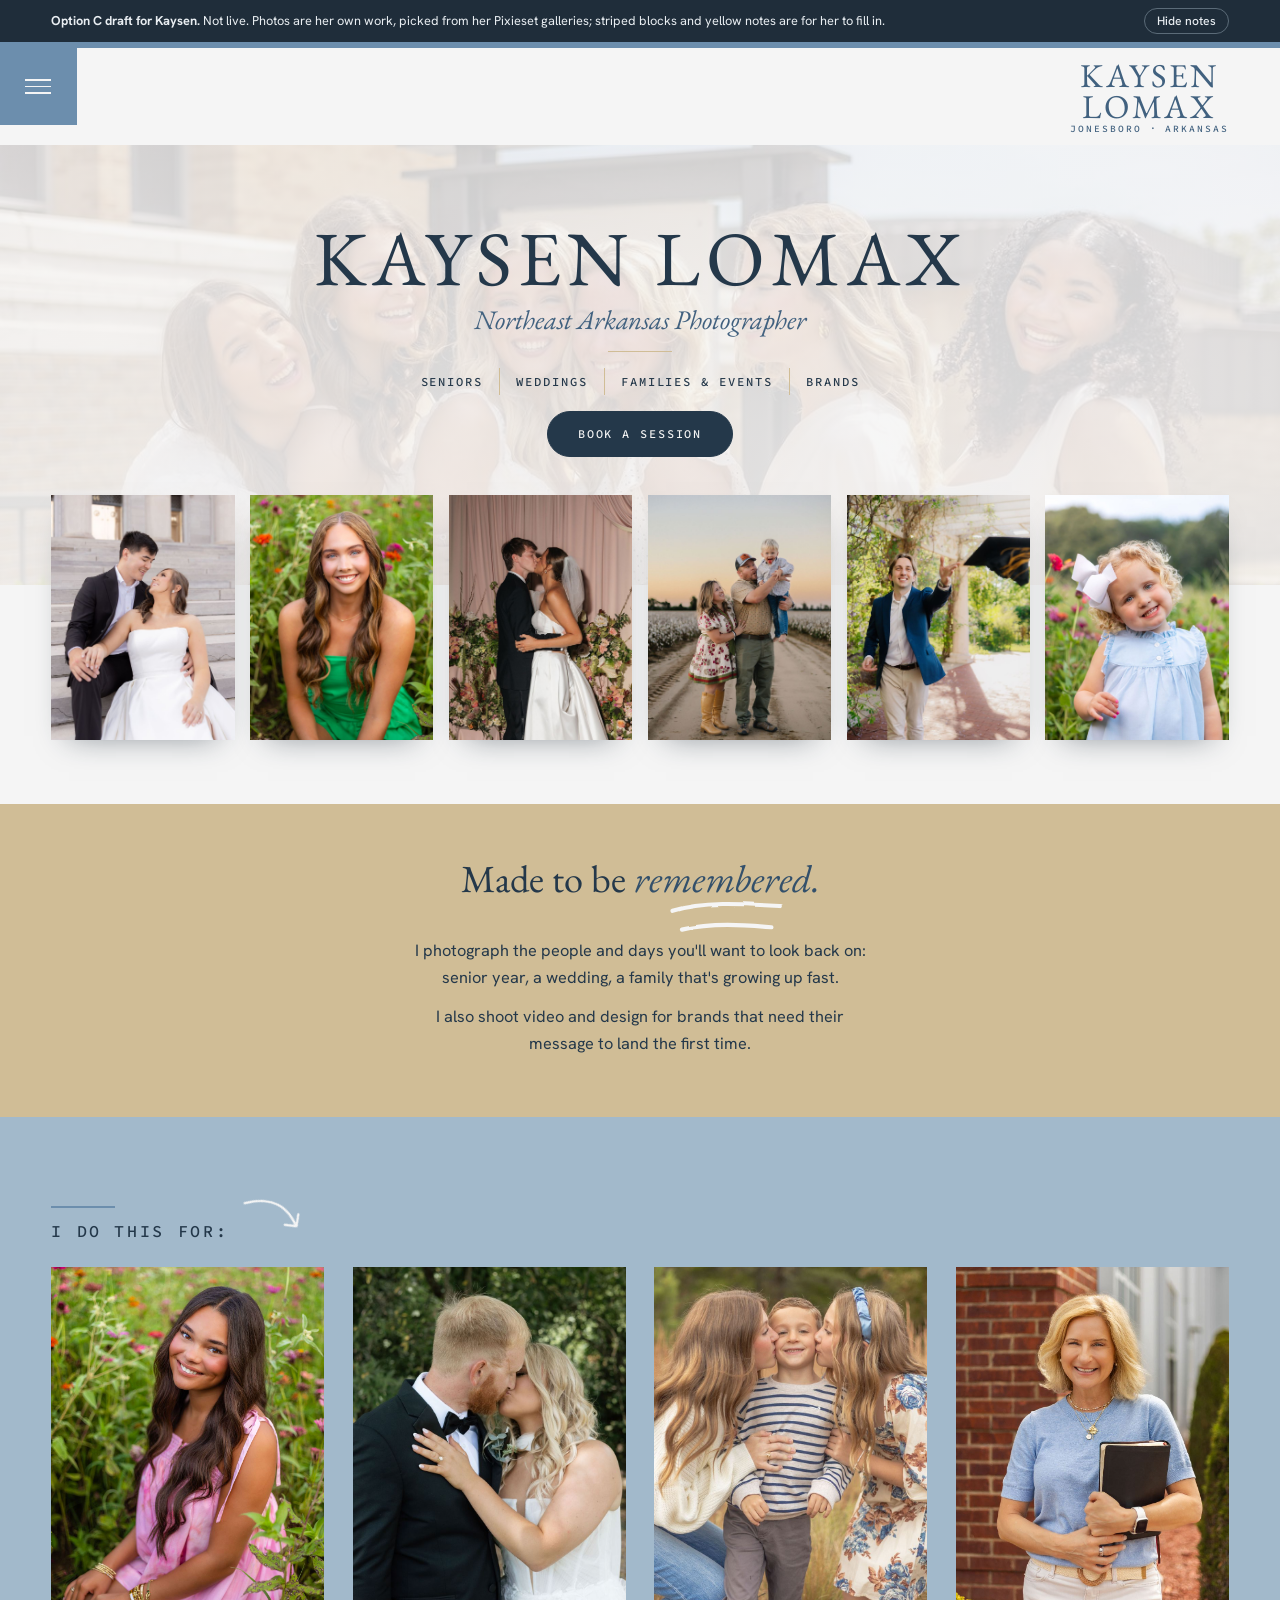
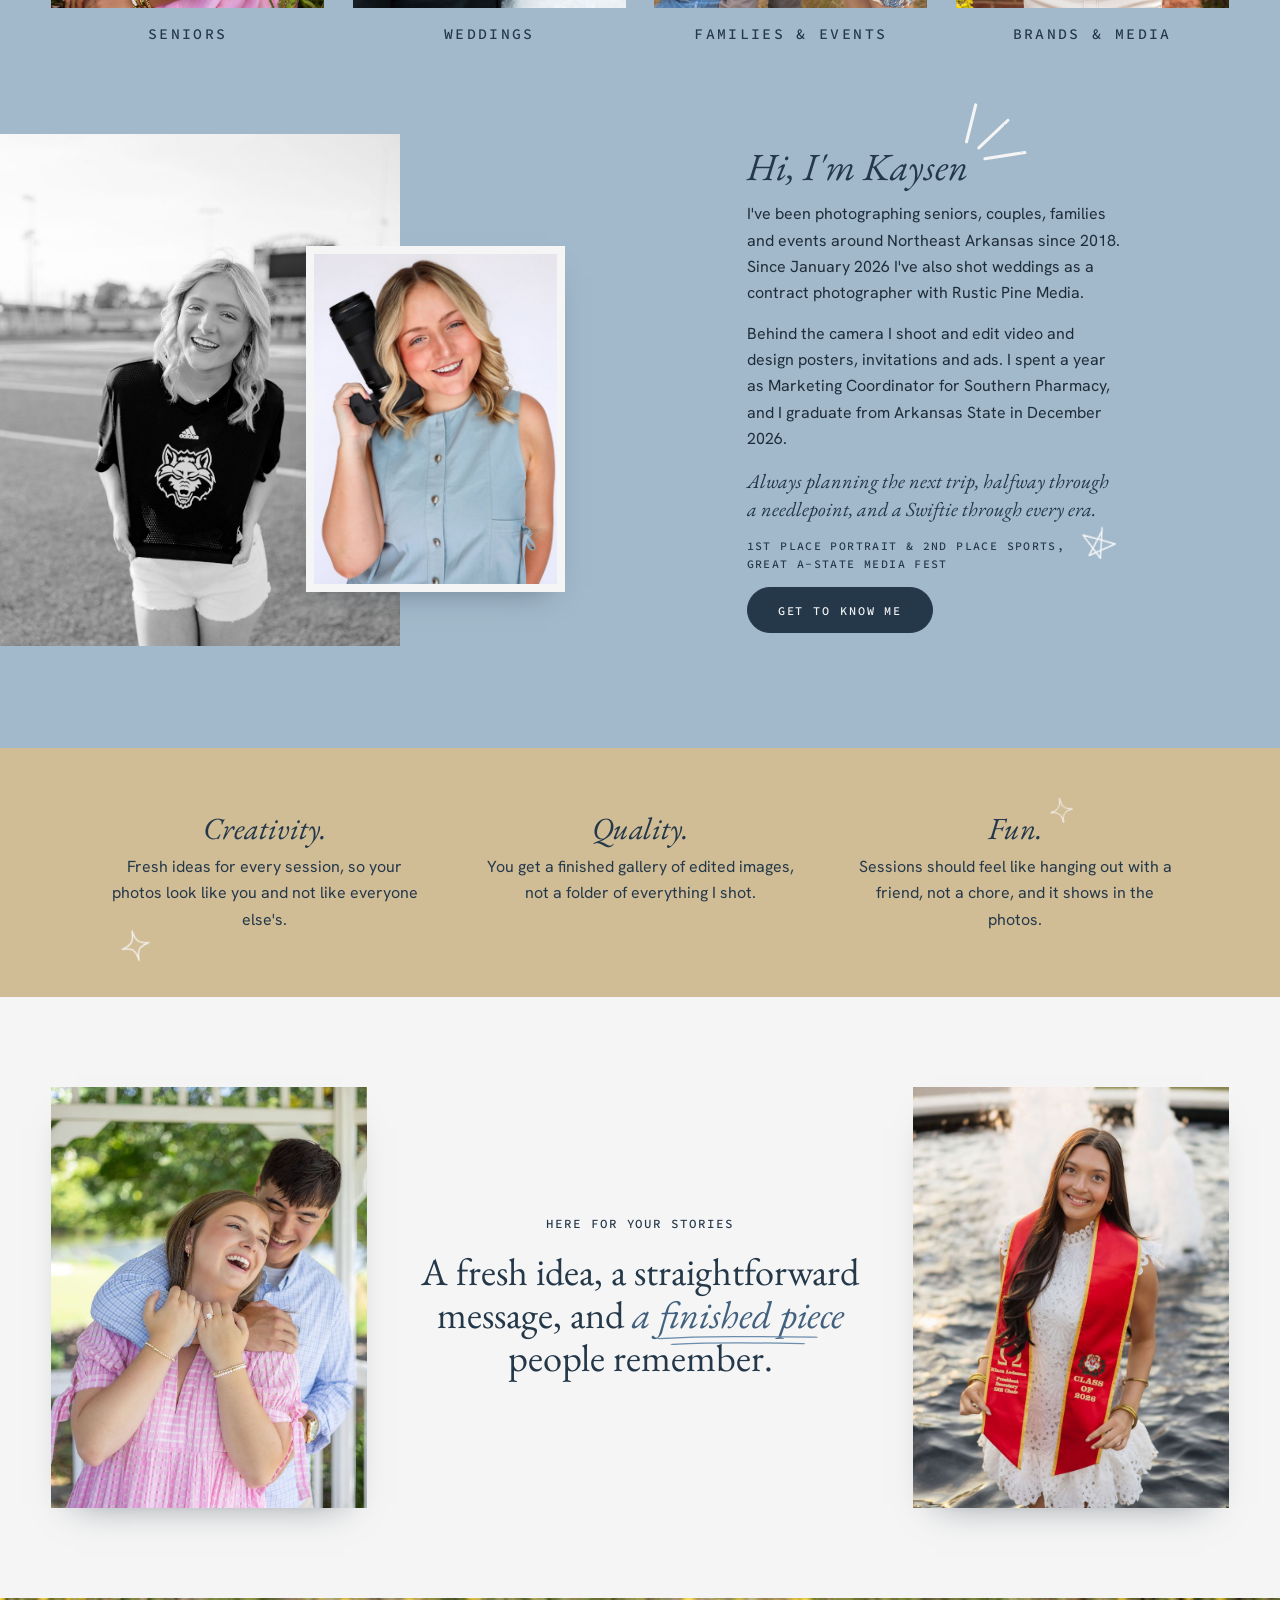
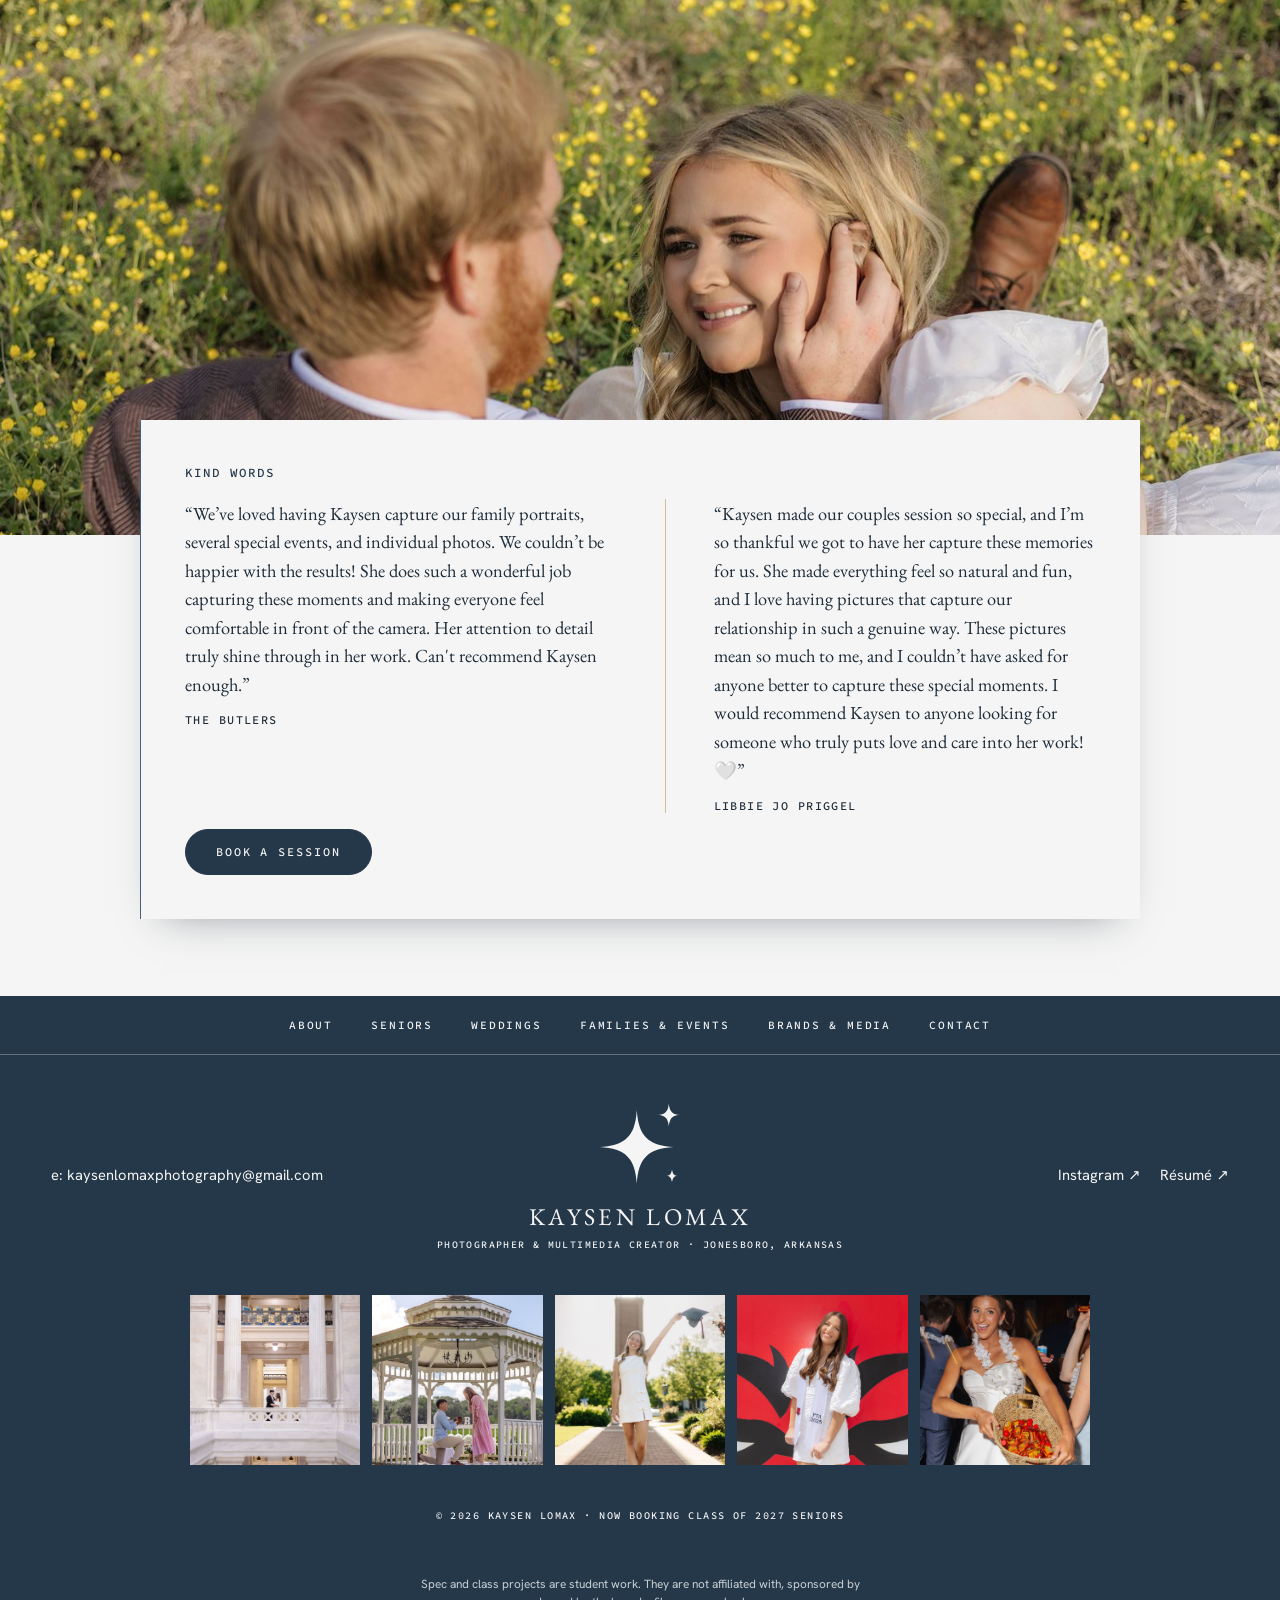
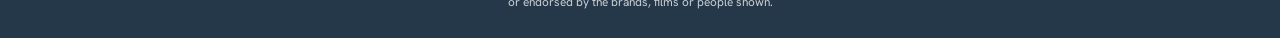
==== c/index.html @ 816ad8a5 "Option C: testimonials" ====
<!doctype html><html lang="en"><head><meta charset="utf-8"><meta name="viewport" content="width=device-width,initial-scale=1"><title>Kaysen Lomax · Northeast Arkansas Photographer</title>
<meta name="description" content="Kaysen Lomax is a Northeast Arkansas photographer based in Jonesboro: senior portraits, weddings, families and events, plus headshots, video and design for brands.">
<!-- link previews (texts, Facebook, Instagram); swap the address when the site moves to its own domain -->
<meta property="og:type" content="website">
<meta property="og:site_name" content="Kaysen Lomax Photography">
<meta property="og:title" content="Kaysen Lomax · Northeast Arkansas Photographer">
<meta property="og:description" content="Senior portraits, weddings, families and events across Northeast Arkansas, plus headshots, video and design for brands.">
<meta property="og:url" content="https://lomaxkyle.github.io/kaysen/c/">
<meta property="og:image" content="https://lomaxkyle.github.io/kaysen/c/images/og-share.jpg">
<meta property="og:image:width" content="1200">
<meta property="og:image:height" content="630">
<meta name="twitter:card" content="summary_large_image">
<link rel="icon" href="images/favicon.svg" type="image/svg+xml">
<link rel="apple-touch-icon" href="images/apple-touch-icon.png">
<link rel="preconnect" href="https://fonts.googleapis.com">
<link rel="preconnect" href="https://fonts.gstatic.com" crossorigin>
<link rel="stylesheet" href="https://fonts.googleapis.com/css2?family=EB+Garamond:ital,wght@0,400;0,500;1,400;1,500&family=Hanken+Grotesk:wght@400;500;600&family=Source+Code+Pro:wght@400;500&display=swap">
<link rel="stylesheet" href="css/site.css?v=ad26e19e">

<svg width="0" height="0" style="position:absolute" aria-hidden="true">
  <symbol id="sprig" viewBox="0 0 120 120">
    <path d="M60 116 C60 86 58 62 60 30" fill="none" stroke="currentColor" stroke-width="3" stroke-linecap="round"/>
    <path d="M60 30 C50 18 52 8 60 2 C68 8 70 18 60 30Z"/>
    <path d="M59 50 C44 46 30 34 26 18 C42 20 54 32 59 50Z"/>
    <path d="M61 50 C76 46 90 34 94 18 C78 20 66 32 61 50Z"/>
    <path d="M59 74 C40 74 22 64 12 46 C32 46 50 56 59 74Z"/>
    <path d="M61 74 C80 74 98 64 108 46 C88 46 70 56 61 74Z"/>
    <circle cx="38" cy="8" r="4"/><circle cx="82" cy="8" r="4"/><circle cx="60" cy="-4" r="0"/>
  </symbol>
  <filter id="pen" x="-10%" y="-10%" width="120%" height="120%"><feTurbulence type="fractalNoise" baseFrequency=".045" numOctaves="2" seed="7" result="n"/><feDisplacementMap in="SourceGraphic" in2="n" scale="2.4" xChannelSelector="R" yChannelSelector="G"/></filter>
  <symbol id="spark" viewBox="0 0 120 120"><path d="M56 14 C58 46 70 58 102 60 C70 62 58 74 56 106 C54 74 42 62 10 60 C42 58 54 46 56 14Z"/><path d="M96 6 C97 16 101 20 110 20 C101 20 97 24 96 34 C95 24 91 20 82 20 C91 20 95 16 96 6Z"/><path d="M100 88 C101 94 103 96 108 96 C103 96 101 98 100 104 C99 98 97 96 92 96 C97 96 99 94 100 88Z"/></symbol>
  <symbol id="aster" viewBox="0 0 120 120"><g fill="none" stroke="currentColor" stroke-width="3.5" stroke-linecap="round" stroke-linejoin="round" filter="url(#pen)"><path d="M33 39 L89 83"/><path d="M87 35 L35 85"/><path d="M61 25 L60 93"/><path d="M27 62 L93 58"/></g></symbol>
  <symbol id="scrib" viewBox="0 0 120 120"><g fill="none" stroke="currentColor" stroke-width="3.5" stroke-linecap="round" stroke-linejoin="round" filter="url(#pen)"><path d="M42 48 C28 68 46 94 72 88 C98 80 94 42 66 34 C38 26 18 58 36 80 C50 98 88 94 92 64"/></g></symbol>
  <symbol id="swirl" viewBox="0 0 120 120"><g fill="none" stroke="currentColor" stroke-width="3.5" stroke-linecap="round" stroke-linejoin="round" filter="url(#pen)"><path d="M62 58 C68 54 72 62 66 68 C58 76 44 70 44 58 C44 42 62 32 78 40 C98 50 96 78 76 90 C56 102 28 90 24 66"/></g></symbol>
  <symbol id="osprk" viewBox="0 0 120 120"><g fill="none" stroke="currentColor" stroke-width="3.5" stroke-linecap="round" stroke-linejoin="round" filter="url(#pen)"><path d="M58 16 C61 44 68 54 98 58 C68 63 61 72 60 102 C57 72 50 63 20 61 C50 55 56 44 58 16"/></g></symbol>
  <symbol id="ding" viewBox="0 0 120 120"><g fill="none" stroke="currentColor" stroke-width="4" stroke-linecap="round" stroke-linejoin="round" filter="url(#pen)"><path d="M28 70 L40 22"/><path d="M44 78 L82 42"/><path d="M52 92 L104 84"/></g></symbol>
  <symbol id="loops" viewBox="0 0 120 120"><g fill="none" stroke="currentColor" stroke-width="3.5" stroke-linecap="round" stroke-linejoin="round" filter="url(#pen)"><path d="M10 70 C28 32 42 34 40 58 C38 82 22 78 30 60 C38 42 56 38 64 56 C72 74 58 86 54 70 C50 56 66 40 84 48 C100 56 102 70 110 62"/></g></symbol>
  <symbol id="ostar" viewBox="0 0 120 120"><g fill="none" stroke="currentColor" stroke-width="3.5" stroke-linecap="round" stroke-linejoin="round" filter="url(#pen)"><path d="M60 20 L74 92 L20 48 L100 50 L46 92 L62 26"/></g></symbol>
  <symbol id="arrow" viewBox="0 0 120 120"><g fill="none" stroke="currentColor" stroke-width="3.5" stroke-linecap="round" stroke-linejoin="round" filter="url(#pen)"><path d="M18 86 C36 44 66 36 96 44"/><path d="M84 30 L97 44 L84 57"/></g></symbol>
  <symbol id="under" viewBox="0 44 120 30"><g fill="none" stroke="currentColor" stroke-width="3.5" stroke-linecap="round" stroke-linejoin="round" filter="url(#pen)"><path d="M14 54 C40 46 72 48 106 50"/><path d="M22 70 C48 64 74 66 98 68"/></g></symbol>
  <symbol id="squig" viewBox="0 46 120 36"><g fill="none" stroke="currentColor" stroke-width="3.5" stroke-linecap="round" stroke-linejoin="round" filter="url(#pen)"><path d="M12 64 C22 46 32 46 40 64 C48 82 56 82 64 64 C72 46 80 46 88 64 C96 82 102 82 108 66"/></g></symbol>
  <symbol id="oheart" viewBox="0 0 120 120"><g fill="none" stroke="currentColor" stroke-width="3.5" stroke-linecap="round" stroke-linejoin="round" filter="url(#pen)"><path d="M62 94 C38 74 22 60 26 44 C30 30 46 28 56 40 C60 46 60 46 64 40 C74 28 90 30 94 44 C98 60 82 74 60 90 C58 92 64 98 68 94"/></g></symbol>
</svg>

<div class="draftbar"><div class="in">
  <span><b>Option C draft for Kaysen.</b> Not live. Photos are her own work, picked from her Pixieset galleries; striped blocks and yellow notes are for her to fill in.</span>
  <button id="toggle-notes" type="button" aria-pressed="false">Hide notes</button>
</div></div>

<header class="head">
  <button class="menu-btn" id="menu-btn" type="button" aria-expanded="false" aria-controls="menu" aria-label="Open menu"><span></span><span></span><span></span></button>
  <a class="brand" href="#home" aria-label="Kaysen Lomax, home"><span class="w">Kaysen<br>Lomax</span><span class="est">Jonesboro · Arkansas</span></a>
</header>

<nav class="menu" id="menu" aria-label="Main" aria-hidden="true">
  <div class="big">
    <a href="#home" data-nav="home">Home</a>
    <div class="group" id="menu-group">
      <button class="group-btn" id="group-btn" type="button" aria-expanded="false" aria-controls="group-list" data-nav-group="seniors weddings families brands">Portfolio<span class="chev" aria-hidden="true"></span></button>
      <div class="group-list" id="group-list">
        <div>
          <a href="#seniors" data-nav="seniors">Seniors</a>
          <a href="#weddings" data-nav="weddings">Weddings</a>
          <a href="#families" data-nav="families">Families &amp; Events</a>
          <a href="#brands" data-nav="brands">Brands &amp; Media</a>
        </div>
      </div>
    </div>
    <a href="#about" data-nav="about">About</a>
    <a href="#contact" data-nav="contact">Contact</a>
  </div>
  <div class="meta"><span>Photographer &amp; multimedia creator · Jonesboro, Arkansas</span><span>kaysenlomaxphotography@gmail.com</span></div>
</nav>

<main id="main">

<!-- ==================== HOME ==================== -->
<section class="page" data-page="home">
  <div class="hero">
    <div class="hero-card">
      <h1><span class="nm">Kaysen Lomax</span><span class="role">Northeast Arkansas Photographer</span></h1>
      <span class="rule" aria-hidden="true"></span>
      <div class="tags"><a href="#seniors">Seniors</a><a href="#weddings">Weddings</a><a href="#families">Families &amp; Events</a><a href="#brands">Brands</a></div>
      <a class="btn" href="#contact">Book a session</a>
    </div>
    <div class="hero-row">
      <img src="images/p-couple-capitol-steps.jpg" alt="Couple seated on the marble steps of the State Capitol, nose to nose">
      <img src="images/p-senior-green-dress.jpg" alt="Senior girl in a green dress smiling among wildflowers">
      <img src="images/p-wedding-reception-kiss.jpg" alt="Bride and groom kissing in front of blush drapes and flowers">
      <img src="images/p-family-cotton-row.jpg" alt="Family of three walking down a cotton-field road at sunset">
      <img src="images/p-senior-cap-toss.jpg" alt="Graduate in a navy blazer tossing his cap under a pergola">
      <img src="images/p-toddler-blue-bow.jpg" alt="Toddler in a blue dress and white bow smiling among wildflowers">
    </div>
  </div>

  <section class="lede">
    <h2>Made to be <em class="mk">remembered.<svg class="stamp mk-under" viewBox="0 0 120 30" aria-hidden="true"><use href="#under"/></svg></em></h2>
    <p>I photograph the people and days you'll want to look back on: senior year, a wedding, a family that's growing up fast.</p>
    <p>I also shoot video and design for brands that need their message to land the first time.</p>
  </section>

  <section class="doors-wrap">
    <p class="label rule mk">I do this for:<svg class="stamp mk-arrow" aria-hidden="true"><use href="#arrow"/></svg></p>
    <div class="doors">
      <a href="#seniors"><span class="img"><img src="images/p-senior-pink-dress.jpg" alt=""></span><span class="tagbtn">Seniors</span></a>
      <a href="#weddings"><span class="img"><img src="images/p-wedding-kiss-greenery.jpg" alt=""></span><span class="tagbtn">Weddings</span></a>
      <a href="#families"><span class="img"><img src="images/p-siblings-kiss.jpg" alt=""></span><span class="tagbtn">Families &amp; Events</span></a>
      <a href="#brands"><span class="img"><img src="images/p-brand-kass.jpg" alt="" style="object-position:center 20%"></span><span class="tagbtn">Brands &amp; Media</span></a>
    </div>
  </section>

  <section class="hi">
    <div class="hi-photos">
      <img class="back" src="images/headshot-field.jpg" alt="Kaysen on the A-State football field">
      <img class="front" src="images/headshot-camera.jpg" alt="Kaysen smiling with her camera on her shoulder">
    </div>
    <div class="hi-text">
      <h2 class="mk">Hi, I'm Kaysen<svg class="stamp mk-after" aria-hidden="true"><use href="#ding"/></svg></h2>
      <p>I've been photographing seniors, couples, families and events around Northeast Arkansas since 2018. Since January 2026 I've also shot weddings as a contract photographer with Rustic Pine Media.</p>
      <p>Behind the camera I shoot and edit video and design posters, invitations and ads. I spent a year as Marketing Coordinator for Southern Pharmacy, and I graduate from Arkansas State in December 2026.</p>
      <p class="me">Always planning the next trip, halfway through a needlepoint, and a Swiftie through every era.</p>
      <p class="cred mk">1st Place Portrait &amp; 2nd Place Sports, Great A-State Media Fest<svg class="stamp mk-star" aria-hidden="true"><use href="#ostar"/></svg></p>
      <div class="btns"><a class="btn" href="#about">Get to know me</a></div>
    </div>
  </section>

  <section class="values">
    <div class="v1"><h3>Creativity.</h3><p>Fresh ideas for every session, so your photos look like you and not like everyone else's.</p><svg class="stamp v-spark" aria-hidden="true"><use href="#osprk"/></svg></div>
    <div><h3>Quality.</h3><p>You get a finished gallery of edited images, not a folder of everything I shot.</p></div>
    <div><h3 class="mk">Fun.<svg class="stamp mk-after" aria-hidden="true"><use href="#osprk"/></svg></h3><p>Sessions should feel like hanging out with a friend, not a chore, and it shows in the photos.</p></div>
  </section>

  <section class="pull">
    <img class="pa" src="images/p-couple-gazebo-laugh.jpg" alt="Newly engaged couple laughing, his arms around her shoulders">
    <div class="pull-text">
      <p class="label">Here for your stories</p>
      <h2>A fresh idea, a straightforward message, and <span class="mkw"><em>a finished piece</em><svg class="stamp mk-under" viewBox="0 0 120 30" preserveAspectRatio="none" aria-hidden="true"><use href="#under"/></svg></span> people remember.</h2>
    </div>
    <img class="pb" src="images/p-senior-grad-fountain.jpg" alt="Graduate in a white dress and red stole in front of a fountain">
  </section>

  <section class="review">
    <div class="review-bg"><img src="images/p-couple-wildflowers-wide.jpg" alt=""></div>
    <div class="card">
      <p class="label">Kind words</p>
      <div class="quotes">
        <figure><blockquote>“We’ve loved having Kaysen capture our family portraits, several special events, and individual photos. We couldn’t be happier with the results! She does such a wonderful job capturing these moments and making everyone feel comfortable in front of the camera. Her attention to detail truly shine through in her work. Can't recommend Kaysen enough.”</blockquote><figcaption class="who-said">The Butlers</figcaption></figure>
        <figure><blockquote>“Kaysen made our couples session so special, and I’m so thankful we got to have her capture these memories for us. She made everything feel so natural and fun, and I love having pictures that capture our relationship in such a genuine way. These pictures mean so much to me, and I couldn’t have asked for anyone better to capture these special moments. I would recommend Kaysen to anyone looking for someone who truly puts love and care into her work! 🤍”</blockquote><figcaption class="who-said">Libbie Jo Priggel</figcaption></figure>
      </div>
      <div class="btns"><a class="btn" href="#contact">Book a session</a></div>
    </div>
  </section>
</section>

<!-- ==================== SENIORS ==================== -->
<section class="page aud" data-page="seniors">
  <div class="aud-head">
    <div>
      <p class="label rule">Senior portraits · Jonesboro</p>
      <h1 class="mk">Seniors<svg class="stamp mk-after" aria-hidden="true"><use href="#aster"/></svg></h1>
      <p class="lead">Your senior year gets one set of photos, and they should look like you. We'll pick spots around Jonesboro or wherever feels like yours, and bring the letter jacket, the truck, or the dog.</p>
      <div class="btns"><a class="btn" href="#contact">Inquire</a><span class="label">Now booking Class of 2027</span></div>
    </div>
    <div class="prints">
      <img src="images/p-senior-pink-dress.jpg" alt="Senior girl in a pink dress seated among wildflowers">
      <img src="images/p-senior-campus-walk.jpg" alt="Graduate in a red dress and stole on a tree-lined campus walk">
      <img src="images/p-senior-fence-laugh.jpg" alt="Senior guy laughing on a wooden fence">
      <img src="images/p-senior-grad-fountain.jpg" alt="Graduate with a red stole in front of a fountain">
      <img src="images/p-senior-pta-cheer.jpg" alt="Graduate cheering with one arm up beside the Nursing and Health Professions sign">
      <img src="images/p-senior-am-arch.jpg" alt="Graduate under the A&amp;M College arch on campus">
    </div>
  </div>
  <div class="aud-body has-tiers">
    <div class="tiers-head"><h2>Pick your session</h2><p class="prose">Three ways to do it. Every one includes help choosing outfits and spots and a private online gallery of edited images. Pricing comes with your inquiry.</p></div>
    <div class="tiers">
      <article class="tier"><p class="label">Mini</p><h3>The Quick Click</h3><ul class="incl"><li>20–30 minutes</li><li>1 outfit</li><li>1 location</li><li>15–25 edited photos</li></ul><a class="btn" href="#contact">Inquire</a></article>
      <article class="tier featured"><p class="label">Standard</p><h3>The Kaysen Klassic</h3><ul class="incl"><li>45–60 minutes</li><li>1–2 outfits</li><li>1–2 locations</li><li>35–50 edited photos</li></ul><a class="btn" href="#contact">Inquire</a></article>
      <article class="tier"><p class="label">Deluxe</p><h3>The Full Frame</h3><ul class="incl"><li>90–120 minutes</li><li>2–3 outfits</li><li>2–3 locations</li><li>65–90 edited photos</li></ul><a class="btn" href="#contact">Inquire</a></article>
    </div>
    <ol class="steps">
      <li><h3>Say hey</h3><p>Fill out the short form. I reply within 1–2 business days.</p></li>
      <li><h3>We plan it</h3><p>Locations, timing, outfits, and the shots that matter to you.</p></li>
      <li><h3>We shoot</h3><p>Relaxed and moving. I guide every pose.</p></li>
      <li><h3>Your gallery</h3><p>Edited images in a private gallery within 4–6 weeks.</p></li>
    </ol>
  </div>
</section>

<!-- ==================== WEDDINGS ==================== -->
<section class="page aud" data-page="weddings">
  <div class="aud-head">
    <div>
      <p class="label rule">Weddings · Northeast Arkansas</p>
      <h1 class="mk">Weddings<svg class="stamp mk-after" aria-hidden="true"><use href="#oheart"/></svg></h1>
      <p class="lead">Your wedding day moves fast. My job is to be where the moment is, keep you from stressing about photos, and hand back a gallery that feels like the day did.</p>
      <p>I photograph weddings as a contract photographer with Rustic Pine Media, so wedding dates and packages are booked through them on Facebook.</p>
      <div class="btns"><a class="btn" href="https://www.facebook.com/profile.php?id=61566493894341" target="_blank" rel="noopener">Book through Rustic Pine Media ↗</a></div>
    </div>
    <div class="prints">
      <img src="images/p-wedding-getting-ready.jpg" alt="Getting ready: bride seated in window light with the groom behind her">
      <img src="images/p-wedding-first-look.jpg" alt="First look: groom cupping the bride's face under a vine arbor">
      <img src="images/p-wedding-ceremony-kiss.jpg" alt="Ceremony: first kiss under a draped pergola">
      <img src="images/p-wedding-first-dance.jpg" alt="First dance on a checkerboard floor under hanging lights">
      <img src="images/p-wedding-bride-emotion.jpg" alt="Bride with her hands to her face during the reception">
      <img src="images/p-wedding-sendoff.jpg" alt="Send-off: bride and groom waving from the car window">
    </div>
  </div>
  <div class="aud-body">
    <div><h2>What's included</h2>
      <ul class="incl"><li>12 hours of coverage</li><li>A second shooter, available as an add-on</li><li>A planning call and a shot list built with you</li><li>Online gallery of edited images</li></ul>
    </div>
    <ol class="steps">
      <li><h3>Book your date</h3><p>Message Rustic Pine Media on Facebook with your date and venue to choose your package.</p></li>
      <li><h3>Plan the day</h3><p>Timeline, family photo list, and the moments you care about most.</p></li>
      <li><h3>The day</h3><p>I stay a step ahead so you can stay in it.</p></li>
      <li><h3>Your gallery</h3><p>Edited images within 4–6 weeks.</p></li>
    </ol>
  </div>
</section>

<!-- ==================== FAMILIES & EVENTS ==================== -->
<section class="page aud" data-page="families">
  <div class="aud-head">
    <div>
      <p class="label rule">Families, teams &amp; Greek life</p>
      <h1 class="mk has-under">Families &amp; Events<svg class="stamp mk-under wave" viewBox="0 0 120 36" aria-hidden="true"><use href="#squig"/></svg></h1>
      <p class="lead">Relaxed family sessions, outdoors or at home, kids and dogs welcome. Plus recruitment, formals, philanthropy events, team days and group photos.</p>
      <div class="btns"><a class="btn" href="#contact">Inquire</a></div>
    </div>
    <div class="prints">
      <img src="images/p-family-maternity.jpg" alt="Expecting mom looking up at her toddler on dad's shoulders in golden grass">
      <img src="images/p-toddler-blue-bow.jpg" alt="Toddler in a blue dress and white bow smiling among wildflowers">
      <img src="images/p-prom-couple.jpg" alt="Prom couple laughing at each other in a garden">
      <img src="images/p-grads-pta-group.jpg" alt="Six graduates in white laughing together outside the nursing building">
      <img src="images/p-event-live-music.jpg" alt="Singer with a red guitar performing on stage">
      <img src="images/p-prom-boutonniere.jpg" alt="Pinning a boutonniere on a prom date">
    </div>
  </div>
  <div class="aud-body has-tiers">
    <div class="tiers-head"><h2>Pick your session</h2><p class="prose">Three ways to do it. Every one includes help picking the spot and what to wear, and a private online gallery of edited images. Pricing comes with your inquiry.</p></div>
    <div class="tiers">
      <article class="tier"><p class="label">Mini</p><h3>The Quick Click</h3><ul class="incl"><li>20–30 minutes</li><li>1 location</li><li>15–20 edited photos</li></ul><a class="btn" href="#contact">Inquire</a></article>
      <article class="tier featured"><p class="label">Standard</p><h3>The Kaysen Klassic</h3><ul class="incl"><li>45–60 minutes</li><li>1 location</li><li>35–50 edited photos</li></ul><a class="btn" href="#contact">Inquire</a></article>
      <article class="tier"><p class="label">Deluxe</p><h3>The Full Frame</h3><ul class="incl"><li>60–90 minutes</li><li>1–2 locations</li><li>50–75 edited photos</li></ul><a class="btn" href="#contact">Inquire</a></article>
    </div>
    <div class="tiers-head"><h2>Event coverage</h2><p class="prose">For recruitment, formals, philanthropy events, team days and chapter group photos. Every booking includes a shared online gallery of edited images, ready to post.</p></div>
    <div class="tiers">
      <article class="tier"><p class="label">Mini</p><h3>1–2 hours</h3><ul class="incl"><li>A chapter meeting, a team photo day, or the heart of a short event</li><li>Edited gallery to share</li></ul><a class="btn" href="#contact">Inquire</a></article>
      <article class="tier featured"><p class="label">Standard</p><h3>3–4 hours</h3><ul class="incl"><li>A formal, a philanthropy event, or a game day start to finish</li><li>Edited gallery to share</li></ul><a class="btn" href="#contact">Inquire</a></article>
      <article class="tier"><p class="label">Deluxe</p><h3>5–6 hours</h3><ul class="incl"><li>A full recruitment day or a multi-part event, with group photos built in</li><li>Edited gallery to share</li></ul><a class="btn" href="#contact">Inquire</a></article>
    </div>
    <ol class="steps">
      <li><h3>Say hey</h3><p>Tell me who, where and roughly when.</p></li>
      <li><h3>We plan it</h3><p>Timing, light, and the group shots you need.</p></li>
      <li><h3>We shoot</h3><p>I keep it moving so no one holds a smile for long.</p></li>
      <li><h3>Your gallery</h3><p>Ready to share within 4–6 weeks.</p></li>
    </ol>
  </div>
</section>

<!-- ==================== BRANDS & MEDIA ==================== -->
<section class="page" data-page="brands">
  <div class="aud-head brand-head">
    <div>
      <p class="label rule">For businesses &amp; brands</p>
      <h1 class="mk">Brands &amp; Media<svg class="stamp mk-after" aria-hidden="true"><use href="#osprk"/></svg></h1>
      <p class="lead">Video, design and marketing work: chapter films, a spec commercial, a full marketing year for a local pharmacy, my own brand identity, and the posters, invitations and ads in between.</p>
      <div class="btns"><a class="btn" href="#contact">Work with me</a><a class="btn ghost" href="#about">Résumé &amp; experience</a></div>
    </div>
  </div>

  <div class="sec"><p class="label rule">Projects</p>
    <div class="cases four">
      <a href="#case-pharmacy"><span class="img"><img src="images/d-sp-web-01-home.jpg" alt=""></span><b>Southern Pharmacy</b><span>Marketing · 2024–26</span></a>
      <a href="#case-brand"><span class="img"><img src="images/d-klp-business-card.jpg" alt="" style="object-position:left center"></span><b>Kaysen Lomax Photography</b><span>Brand identity · 2025–26</span></a>
      <a href="#case-impact"><span class="img"><img src="images/video-make-an-impact.jpg" alt=""></span><b>Chi Omega films</b><span>Three chapter videos · 2024–26</span></a>
      <a href="#case-stanley"><span class="img"><img src="images/yt-qPALedo8Fls.jpg" alt=""></span><b>Stanley Quencher</b><span>Spec commercial</span></a>
    </div>
  </div>

  <div class="sec"><p class="label rule">Headshots</p>
    <div class="headshots">
      <img src="images/p-headshot-tan-blazer.jpg" alt="Studio headshot of a woman in a tan blazer">
      <img src="images/p-headshot-laugh.jpg" alt="Studio portrait of a woman laughing in a dark blazer">
      <img src="images/p-headshot-suit.jpg" alt="Studio headshot of a man in a navy suit">
      <img src="images/p-headshot-black-blazer.jpg" alt="Studio headshot of a woman in a black blazer and light blue shirt">
      <img src="images/p-headshot-green-sweater.jpg" alt="Studio headshot of a man laughing in a green quarter-zip sweater">
      <img src="images/p-headshot-red-jacket.jpg" alt="Studio headshot of a woman in a red jacket over a white tee">
    </div>
  </div>

  <div class="sec"><p class="label rule">Video</p>
    <div class="vids">
      <a class="vid" href="#case-impact/impact-2026"><img src="images/video-make-an-impact.jpg" alt="Make an Impact, Make a Wish title card"><b>Make an Impact 2026</b><span>Chi Omega · Make-A-Wish · 4:16</span></a>
      <a class="vid" href="#case-impact/welcome-2026"><img src="images/video-welcome-chi-omega.jpg" alt="Welcome to Chi Omega title card"><b>Welcome to Chi Omega 2026</b><span>Chi Omega · Chapter film · 4:36</span></a>
      <a class="vid" href="#case-impact/impact-2025"><img src="images/yt-jUqhx4ECJ5s.jpg" alt="Two Chi Omega members talking on a couch"><b>Make an Impact 2025</b><span>Chi Omega · Make-A-Wish · 3:38</span></a>
      <a class="vid" href="#case-impact/info-2025"><img src="images/yt-eol754KdjuE.jpg" alt="Two members talking about transferring to A-State"><b>Chi Omega Info 2025</b><span>Chi Omega · Chapter film · 3:05</span></a>
      <a class="vid" href="#case-impact/impact-2024"><img src="images/yt-pK99GS0u5Dg.jpg" alt="Members in front of lit-up Make-A-Wish letters"><b>Make an Impact 2024</b><span>Chi Omega · Make-A-Wish · 4:02</span></a>
      <a class="vid" href="#case-impact/info-2024"><img src="images/yt-JFsKGr-h1GY.jpg" alt="Four members smiling outdoors"><b>Chi Omega Info 2024</b><span>Chi Omega · Chapter film · 3:42</span></a>
      <a class="vid" href="#case-impact/sisterhood"><img src="images/video-sisterhood.jpg" alt="Sisterhood title card"><b>Sisterhood 2024</b><span>Chi Omega · Chapter film · 4:10</span></a>
      <a class="vid" href="#case-impact/pref-2024"><img src="images/yt-5J9G_6pK83U.jpg" alt="Two members in a black-and-white portrait"><b>Pref Night 2024</b><span>Chi Omega · Recruitment · 2:09</span></a>
      <a class="vid" href="#case-sigma-chi"><img src="images/yt-L2CZKxyk4BM.jpg" alt="Still from the Sigma Chi Ski Lodge party video"><b>Sigma Chi Ski Lodge 2023</b><span>Event recap · 1:45</span></a>
      <a class="vid" href="#case-sorority-life"><img src="images/video-sorority-life.jpg" alt="A-State Sorority Life title card"><b>Sorority Life</b><span>A-State · 0:33</span></a>
      <a class="vid" href="#case-stanley"><img src="images/yt-qPALedo8Fls.jpg" alt="Still from the Stanley Quencher commercial"><b>Stanley Quencher</b><span>Spec commercial · :30 / :15 / :06 / pitch</span></a>
      <a class="vid" href="#case-color-reel"><img src="images/yt-SLY8nv7CcPA.jpg" alt="Students in red at the Order of the Pack event, after color correction"><b>Order of the Pack</b><span>Color correction · Before &amp; after · 1:50</span></a>
    </div>
  </div>

  <div class="sec"><p class="label rule">Design</p>
    <div class="desg">
      <figure class="des"><img src="images/d-swift-logo.jpg" alt="The Swift Effect ticket-stub logo with a beaded bracelet on a pastel gradient"><figcaption><b>The Swift Effect</b><span>Blog brand · class project</span></figcaption></figure>
      <figure class="des"><img src="images/d-ohcrumb-sunrise.jpg" alt="Oh Crumb post: Sunrise Stack, a bacon and egg bagel on a sunburst"><figcaption><b>Oh Crumb</b><span>Bagel truck brand · logo + 7 posts</span></figcaption></figure>
      <figure class="des"><img src="images/d-bridal-taylor-front.jpg" alt="Pink toile bridal shower invitation with an arched frame"><figcaption><b>Bridal shower, Taylor</b><span>Invitation, front &amp; back</span></figcaption></figure>
      <figure class="des"><img src="images/d-bridal-riley-front.jpg" alt="Bridal shower invitation with a green botanical border and pink script"><figcaption><b>Bridal shower, Riley</b><span>Invitation, front &amp; back</span></figcaption></figure>
      <figure class="des"><img src="images/design-hormone-house-party.jpg" alt="Hormone House Party invitation"><figcaption><b>Hormone House Party</b><span>Invitation · Southern Pharmacy</span></figcaption></figure>
      <figure class="des"><img src="images/d-engagement-invite.jpg" alt="Black and white invitation reading shhhhhh, he's going to propose"><figcaption><b>Surprise engagement</b><span>Invitation</span></figcaption></figure>
      <figure class="des"><img src="images/design-kaysen-klassic.jpg" alt="Photography ad reading Where Every Shot is a Kaysen Klassic"><figcaption><b>Kaysen Klassic</b><span>Photography ad</span></figcaption></figure>
      <figure class="des"><img src="images/d-swift-globe.jpg" alt="Taylor Swift standing on a glowing globe with the headline The Taylor Swift Effect"><figcaption><b>The Swift Effect</b><span>Blog launch post</span></figcaption></figure>
      <figure class="des"><img src="images/d-swift-eras.jpg" alt="Post titled Taylor Swift: The Eras That Shaped a Generation over a photo collage"><figcaption><b>The Swift Effect</b><span>Feature post</span></figcaption></figure>
      <figure class="des"><img src="images/d-ohcrumb-behind.jpg" alt="Oh Crumb post: Behind the Bagel, with raw dough rings and baked bagels on pink"><figcaption><b>Oh Crumb</b><span>Behind the Bagel</span></figcaption></figure>
      <figure class="des"><img src="images/d-ohcrumb-hotline.jpg" alt="Oh Crumb post: Crumb Crisis Hotline, with a cream cheese bagel on a green to blue gradient"><figcaption><b>Oh Crumb</b><span>Crumb Crisis Hotline</span></figcaption></figure>
      <figure class="des"><img src="images/d-cardinal-cabinet.jpg" alt="Blue retro poster listing the 2026 Cardinal Cabinet"><figcaption><b>Cardinal Cabinet</b><span>Roster poster</span></figcaption></figure>
      <figure class="des"><img class="fit" src="images/d-vote-homecoming.jpg" alt="Vote for homecoming story with red script over a photo of a couple by a HOWL sign"><figcaption><b>Vote for homecoming</b><span>Story graphic</span></figcaption></figure>
      <figure class="des"><img class="fit" src="images/d-astate-health-1.jpg" alt="Black slide with huge red and white type reading A-State Free Campus Service, Student Health Care"><figcaption><b>Student Health Care</b><span>Presentation</span></figcaption></figure>
      <figure class="des"><img src="images/d-swift-welcome.jpg" alt="Welcome Video cover with a globe mark on a grainy sunset gradient"><figcaption><b>The Swift Effect</b><span>Welcome video cover</span></figcaption></figure>
      <figure class="des"><img src="images/d-swift-blog.jpg" alt="New blog post graphic with a bold white headline over a concert crowd"><figcaption><b>The Swift Effect</b><span>New blog post</span></figcaption></figure>
      <figure class="des"><img class="fit" src="images/d-ohcrumb-logo.jpg" alt="Oh Crumb Bagel Sandwiches logo in white line art on a pink to yellow gradient"><figcaption><b>Oh Crumb</b><span>Logo</span></figcaption></figure>
      <figure class="des"><img src="images/d-bridal-taylor-back.jpg" alt="Invitation back on pink toile listing nine hosts and an RSVP QR code"><figcaption><b>Bridal shower, Taylor</b><span>Back</span></figcaption></figure>
      <figure class="des"><img src="images/d-bridal-riley-back.jpg" alt="Invitation back listing hosts, registry, and an RSVP QR code in pink serif"><figcaption><b>Bridal shower, Riley</b><span>Back</span></figcaption></figure>
      <figure class="des"><img class="fit" src="images/d-astate-health-2.jpg" alt="Slide titled What is it with a photo of the student health center"><figcaption><b>Student Health Care</b><span>Content slide</span></figcaption></figure>
      <figure class="des"><img src="images/design-typecast.jpg" alt="Typecast magazine cover"><figcaption><b>Typecast</b><span>Magazine cover</span></figcaption></figure>
      <figure class="des"><img src="images/design-inner-city.jpg" alt="Inner City double exposure"><figcaption><b>Inner City</b><span>Double exposure</span></figcaption></figure>
      <figure class="des"><img src="images/design-perfect-stranger.jpg" alt="Perfect Stranger movie poster"><figcaption><b>Perfect Stranger</b><span>Movie poster · class project</span></figcaption></figure>
      <figure class="des"><div class="ba" style="--pos:50%"><img src="images/restore-after.jpg" alt="Army portrait restored and colorized"><img class="before" src="images/restore-before.jpg" alt="Damaged original army portrait"><span class="handle" aria-hidden="true"></span><input class="ba-range" type="range" min="0" max="100" value="50" aria-label="Compare before and after restoration"></div><figcaption><b>Photo restoration</b><span>Drag to compare</span></figcaption></figure>
      <figure class="des"><img src="images/design-aqua-excursions.jpg" alt="Aqua Excursions kayak sale ad"><figcaption><b>Aqua Excursions</b><span>Print ad</span></figcaption></figure>
      <figure class="des"><img src="images/design-frank-stein.jpg" alt="The Curse of Frank and Stein poster"><figcaption><b>Frank &amp; Stein</b><span>Composite poster · class project</span></figcaption></figure>
    </div>
  </div>
  </div>
  </div>
  </div>
</section>

<!-- ==================== PROJECTS ==================== -->
<section class="page project" data-page="case-pharmacy" data-parent="brands">
  <div class="ptitle"><a class="back" href="#brands">← Brands &amp; Media</a><p class="label rule">Project · Marketing</p><h1>Southern Pharmacy</h1></div>
  <div class="story">
    <dl class="facts">
      <div><dt>Role</dt><dd>Marketing Coordinator</dd></div>
      <div><dt>When</dt><dd>Aug 2024 – May 2025, with pieces through 2026</dd></div>
      <div><dt>Scope</dt><dd>Social media · print · events · campaign pitch · website concept</dd></div>
      <div><dt>Where</dt><dd>Jonesboro, Arkansas</dd></div>
    </dl>
    <div class="text">
      <p class="prose">Southern Pharmacy is a hometown pharmacy with stores across Northeast Arkansas. For ten months I was its Marketing Coordinator: I ran the social accounts, photographed products and events, and designed everything that went out in-store and online. The work kept coming after the job ended.</p>
      <p class="prose">The biggest piece was a full campaign pitch under the line "Big Time Service. Small Town Care." It ran 43 slides: audience and tone, 40 scheduled social posts, 10 radio spots, 5 video concepts, a website concept, and a four-phase rollout plan.</p>
      <p class="prose">Around it: a weekly Wellness Tip Wednesday series, launches for MPowder and CarePacks, the Hormone House Party invitation that brought 50 of the region's most influential women to a menopause awareness event, a tornado response post the night two towns were hit, and in December 2025 the announcement that two locations were passing to another pharmacy.</p>
    </div>
  </div>

  <div class="pgroup"><p class="label rule">Campaign pitch &amp; website concept</p>
    <div class="shots c2">
      <img src="images/d-sp-pitch-01-cover.jpg" alt="Deep teal title slide with the Southern Pharmacy logo and Final Campaign Pitch Presentation">
      <img src="images/d-sp-web-01-home.jpg" alt="Website concept, homepage, with the tagline Big Time Service, Small Town Care">
    </div>
    <div class="shots c4">
      <img src="images/d-sp-web-02-services.jpg" alt="Website concept, services page">
      <img src="images/d-sp-web-03-refill.jpg" alt="Website concept, refill page">
      <img src="images/d-sp-web-04-about.jpg" alt="Website concept, about page">
      <img src="images/d-sp-web-05-contact.jpg" alt="Website concept, contact page">
    </div>
    <div class="shots c2">
      <img src="images/d-sp-pitch-05-ig-grid-a.jpg" alt="Six Instagram posts mocked up in phone frames with their captions">
      <img src="images/d-sp-pitch-06-ig-grid-b.jpg" alt="Six more Instagram posts mocked up in phone frames">
    </div>
    <div class="shots c2">
      <img src="images/d-sp-pitch-12-fb-grid.jpg" alt="Four Facebook posts mocked up on a sand background: team, delivery, pharmacist, flu shot">
      <img src="images/d-sp-pitch-13-fb-grid-b.jpg" alt="Four more Facebook posts mocked up on a cream background: refill alerts, thank you, ask a pharmacist, pet meds">
    </div>
  </div>

  <div class="pgroup"><p class="label rule">Print &amp; in-store</p>
    <div class="shots c3">
      <img src="images/d-sp-carepack-flyer.jpg" alt="Blue and white flyer explaining Southern Pharmacy CarePacks">
      <img src="images/d-sp-mpowder-poster.jpg" alt="18 by 24 poster reading Live your best midlife with four MPowder pouches">
      <img src="images/design-hormone-house-party.jpg" alt="Hormone House Party invitation with a blue floral border">
    </div>
    <div class="shots c3">
      <img src="images/d-sp-mpowder-flyer.jpg" alt="4 by 6 MPowder flyer with a QR code to book a health coach">
      <img src="images/d-sp-heart-program.jpg" alt="Heart Health and Stroke Prevention Program handout with a Know Your Numbers chart">
      <img src="images/d-sp-expert-panel.jpg" alt="Pink announcement introducing a counselor joining the Hormone House Party expert panel">
    </div>
    <div class="shots c2">
      <img src="images/d-sp-flu-card.jpg" alt="Dark teal card reading Stay healthy this season, get your flu shot today">
      <img src="images/d-sp-mpowder-banner.jpg" alt="Web banner reading A modern approach to hormone balance with a Meno-Boost pouch">
    </div>
  </div>

  <div class="pgroup"><p class="label rule">Social</p>
    <div class="shots c4">
      <img src="images/d-sp-rebuild-together.jpg" alt="Teal-tinted aerial photo of tornado damage with the words We Will Rebuild Together">
      <img src="images/d-sp-snow-is-coming.jpg" alt="Cream card over a snowy forest reading Snow is coming, with medication reminders">
      <img src="images/d-sp-aqua-jong.jpg" alt="Pool water with floating mahjong mats and the headline Aqua Jong is here">
      <img src="images/d-sp-love-is-sweet.jpg" alt="Pink post reading Love is Sweet with Skinny Mixes syrup bottles">
    </div>
    <div class="shots c3">
      <img src="images/d-sp-storefront.jpg" alt="Southern Pharmacy logo in the sky above the brick storefront">
      <img src="images/d-sp-easter.jpg" alt="Watercolor Easter post reading Happy Easter from Southern Pharmacy">
      <img src="images/d-sp-health-wellness.jpg" alt="Southern Health and Wellness intro post in gold and teal type">
    </div>
  </div>

  <div class="pgroup"><p class="label rule">Wellness Tip Wednesday</p>
    <div class="shots c5">
      <img src="images/d-sp-wellness-1.jpg" alt="Wellness Tip Wednesday: allergy relief for spring">
      <img src="images/d-sp-wellness-2.jpg" alt="Wellness Tip Wednesday: spring into hydration">
      <img src="images/d-sp-wellness-3.jpg" alt="Wellness Tip Wednesday: skin care essentials for spring">
      <img src="images/d-sp-wellness-4.jpg" alt="Wellness Tip Wednesday: medication spring cleaning">
      <img src="images/d-sp-wellness-5.jpg" alt="Wellness Tip Wednesday: spring health check-up">
    </div>
  </div>

  <div class="pgroup"><p class="label rule">December 2025 · Two stores change hands</p>
    <div class="shots c3">
      <img src="images/d-sp-last-day-open.jpg" alt="Calendar-page post reading Last Day Open with a handwritten note and the two owners">
      <img src="images/d-sp-transition-1.jpg" alt="White post announcing prescription records transfer to McFarlin Pharmacy and thanking customers for over 50 years">
      <img src="images/d-sp-transition-5.jpg" alt="Teal post with the two owners pictured, signed Kyle, Kass and the Southern Pharmacy team">
    </div>
  </div>
  <div class="next"><a href="#case-brand">Next: my own brand →</a><a class="btn" href="#contact">Work with me</a></div>
</section>

<section class="page project" data-page="case-brand" data-parent="brands">
  <div class="ptitle"><a class="back" href="#brands">← Brands &amp; Media</a><p class="label rule">Project · Brand identity</p><h1>Kaysen Lomax Photography</h1></div>
  <div class="story">
    <dl class="facts">
      <div><dt>Client</dt><dd>Me</dd></div>
      <div><dt>When</dt><dd>2025 – 2026</dd></div>
      <div><dt>Deliverables</dt><dd>Wordmark · palette · business card · flyer · infographic · session promo · brand deck</dd></div>
      <div><dt>Line</dt><dd>"Photography that feels like you."</dd></div>
    </dl>
    <div class="text">
      <p class="prose">My photography business needed a mark that could sit on a business card, a flyer, an Instagram post and a phone screen without changing its character. I built it as a system: one stacked wordmark in three colorways, a five-color palette, and a set of pieces that all use the same type and spacing.</p>
      <p class="prose">The palette is soft blue, slate blue, warm gray, pale yellow and charcoal. This website runs on it too.</p>
    </div>
  </div>

  <div class="pgroup"><p class="label rule">Wordmark</p>
    <div class="logos">
      <div class="on-white"><img src="images/d-klp-logo-dark.png" alt="Kaysen Lomax Photography stacked wordmark in charcoal on white"></div>
      <div class="on-white"><img src="images/d-klp-logo-blue.png" alt="Kaysen Lomax Photography wordmark in powder blue on white"></div>
      <div class="on-navy"><img src="images/d-klp-logo-white.png" alt="Kaysen Lomax Photography wordmark in white on navy"></div>
    </div>
  </div>

  <div class="pgroup"><p class="label rule">Palette &amp; collateral</p>
    <div class="shots c2">
      <img src="images/d-klp-palette.jpg" alt="Color palette card with five named swatches and hex codes">
      <img src="images/d-klp-business-card.jpg" alt="Business card with Kaysen holding a camera beside the wordmark and contact details">
    </div>
    <div class="shots c3">
      <img class="tall" src="images/d-klp-infographic.jpg" alt="Tall Instagram infographic titled What makes Kaysen Lomax Photography">
      <img src="images/d-klp-offer-flyer.jpg" alt="Blue flyer reading Special Offer, 20 percent off new client portrait sessions">
      <img src="images/d-klp-zinnia-minis.jpg" alt="Collage of four zinnia field portraits titled Zinnia Field Mini Sessions">
      <img src="images/d-klp-deck-cover.jpg" alt="Brand deck cover: Kaysen Lomax Photography with a large blue sparkle">
      <img src="images/d-klp-deck-thankyou.jpg" alt="Brand deck closing slide reading Thank You with Kaysen holding a camera">
    </div>
  </div>
  <div class="next"><a href="#case-impact">Next: Chi Omega films →</a><a class="btn" href="#contact">Work with me</a></div>
</section>

<section class="page project" data-page="case-impact" data-parent="brands">
  <div class="ptitle"><a class="back" href="#brands">← Brands &amp; Media</a><p class="label rule">Project · Video</p><h1>Chi Omega films</h1></div>
  <div class="vplayer">
    <div class="player" id="chi-case" data-yt="mGoFYhAf6yA" data-src="video/make-an-impact.mp4" data-title="Make an Impact">
      <button class="play" type="button" aria-label="Play Make an Impact"><img src="images/video-make-an-impact.jpg" alt="Make an Impact, Make a Wish title card"><span class="pbtn" aria-hidden="true">▶</span></button>
    </div>
    <div class="pset row" data-for="chi-case" role="group" aria-label="Choose a film">
      <button type="button" aria-pressed="true" data-yt="mGoFYhAf6yA" data-src="video/make-an-impact.mp4" data-poster="images/video-make-an-impact.jpg" data-title="Make an Impact 2026" data-key="impact-2026"><b>Make an Impact 2026</b><span>Chi Omega · Make-A-Wish · 4:16</span></button>
      <button type="button" aria-pressed="false" data-yt="sGHPgX28cF8" data-src="video/welcome-to-chi-omega.mp4" data-poster="images/video-welcome-chi-omega.jpg" data-title="Welcome to Chi Omega 2026" data-key="welcome-2026"><b>Welcome to Chi Omega 2026</b><span>Chi Omega · Chapter film · 4:36</span></button>
      <button type="button" aria-pressed="false" data-yt="jUqhx4ECJ5s" data-src="video/chi-omega-impact-2025.mp4" data-poster="images/yt-jUqhx4ECJ5s.jpg" data-title="Make an Impact 2025" data-key="impact-2025"><b>Make an Impact 2025</b><span>Chi Omega · Make-A-Wish · 3:38</span></button>
      <button type="button" aria-pressed="false" data-yt="eol754KdjuE" data-src="video/chi-omega-info-2025.mp4" data-poster="images/yt-eol754KdjuE.jpg" data-title="Chi Omega Info 2025" data-key="info-2025"><b>Chi Omega Info 2025</b><span>Chi Omega · Chapter film · 3:05</span></button>
      <button type="button" aria-pressed="false" data-yt="pK99GS0u5Dg" data-src="video/chi-omega-impact-2024.mp4" data-poster="images/yt-pK99GS0u5Dg.jpg" data-title="Make an Impact 2024" data-key="impact-2024"><b>Make an Impact 2024</b><span>Chi Omega · Make-A-Wish · 4:02</span></button>
      <button type="button" aria-pressed="false" data-yt="JFsKGr-h1GY" data-src="video/chi-omega-info-2024.mp4" data-poster="images/yt-JFsKGr-h1GY.jpg" data-title="Chi Omega Info 2024" data-key="info-2024"><b>Chi Omega Info 2024</b><span>Chi Omega · Chapter film · 3:42</span></button>
      <button type="button" aria-pressed="false" data-yt="n2tW1Xy11oU" data-src="video/sisterhood.mp4" data-poster="images/video-sisterhood.jpg" data-title="Sisterhood 2024" data-key="sisterhood"><b>Sisterhood 2024</b><span>Chi Omega · Chapter film · 4:10</span></button>
      <button type="button" aria-pressed="false" data-yt="5J9G_6pK83U" data-src="video/chi-omega-pref-2024.mp4" data-poster="images/yt-5J9G_6pK83U.jpg" data-title="Pref Night 2024" data-key="pref-2024"><b>Pref Night 2024</b><span>Chi Omega · Recruitment · 2:09</span></button>
    </div>
  </div>
  <div class="film-notes">
    <div class="film-note" data-film="impact-2026"><p class="label rule">Make an Impact 2026</p><p class="small">Make-A-Wish philanthropy film · 4:16</p><p class="prose">The 2026 Make an Impact film, about the chapter's work with Make-A-Wish, Chi Omega's national philanthropy partner. Shown during recruitment and on the chapter's social channels.</p></div>
    <div class="film-note" data-film="welcome-2026" hidden><p class="label rule">Welcome to Chi Omega 2026</p><p class="small">Chapter film · 4:36</p><p class="prose">The 2026 welcome film: who the chapter is and what a year in it looks like, made for potential new members going through recruitment.</p></div>
    <div class="film-note" data-film="impact-2025" hidden><p class="label rule">Make an Impact 2025</p><p class="small">Make-A-Wish philanthropy film · 3:38</p><p class="prose">The 2025 Make an Impact film. Members talk about the Make-A-Wish work and what it means to them.</p></div>
    <div class="film-note" data-film="info-2025" hidden><p class="label rule">Chi Omega Info 2025</p><p class="small">Chapter film · 3:05</p><p class="prose">The 2025 chapter info film, built around members telling their own stories about finding Chi Omega at A-State.</p></div>
    <div class="film-note" data-film="impact-2024" hidden><p class="label rule">Make an Impact 2024</p><p class="small">Make-A-Wish philanthropy film · 4:02</p><p class="prose">The first Make an Impact film, from the 2024 season. It set the format the next two years followed.</p></div>
    <div class="film-note" data-film="info-2024" hidden><p class="label rule">Chi Omega Info 2024</p><p class="small">Chapter film · 3:42</p><p class="prose">The 2024 chapter info film, an introduction to the chapter for recruitment week.</p></div>
    <div class="film-note" data-film="sisterhood" hidden><p class="label rule">Sisterhood 2024</p><p class="small">Chapter film · 4:10</p><p class="prose">Sisterhood is the film that started the series in 2024: what the chapter feels like from the inside.</p></div>
    <div class="film-note" data-film="pref-2024" hidden><p class="label rule">Pref Night 2024</p><p class="small">Recruitment film · 2:09</p><p class="prose">A short film for preference night, the last round of recruitment, when the chapter makes its case to the women it hopes will join.</p></div>
  </div>
  <div class="story">
    <dl class="facts">
      <div><dt>Client</dt><dd>Chi Omega, Arkansas State</dd></div>
      <div><dt>Years</dt><dd>2024 – 2026</dd></div>
      <div><dt>Films</dt><dd>Eight: Make an Impact and an info film each year 2024–26, Sisterhood, Pref Night</dd></div>
      <div><dt>Role</dt><dd>Concept, filming, editing, color grading and sound</dd></div>
    </dl>
    <div class="text">
      <p class="prose">Eight short films for Arkansas State's Chi Omega chapter over three recruitment seasons. Each year has a Make an Impact film about the chapter's work with Make-A-Wish, Chi Omega's national philanthropy partner, and an info film that introduces the chapter. 2024 also brought Sisterhood and a pref night film.</p>
      <p class="prose">On each one I handled the concept, filming, editing, color grading and sound, working with the chapter each season on what the film needed to say.</p>
    </div>
  </div>
  <div class="next"><a href="#case-stanley">Next: Stanley Quencher →</a><a class="btn" href="#contact">Work with me</a></div>
</section>

<section class="page project" data-page="case-stanley" data-parent="brands">
  <div class="ptitle"><a class="back" href="#brands">← Brands &amp; Media</a><p class="label rule">Project · Spec commercial</p><h1>Stanley Quencher</h1></div>
  <div class="vplayer">
    <div class="player" id="stanley" data-yt="qPALedo8Fls" data-src="video/stanley-30.mp4" data-title="Stanley Quencher :30">
      <button class="play" type="button" aria-label="Play the 30-second spot"><img src="images/yt-qPALedo8Fls.jpg" alt="Still from the 30-second spot"><span class="pbtn" aria-hidden="true">▶</span></button>
    </div>
    <div class="pset row" data-for="stanley" role="group" aria-label="Choose a cut">
      <button type="button" aria-pressed="true" data-yt="qPALedo8Fls" data-src="video/stanley-30.mp4" data-poster="images/yt-qPALedo8Fls.jpg" data-title="Stanley Quencher :30"><b>The :30</b><span>Full spot</span></button>
      <button type="button" aria-pressed="false" data-yt="RU8_jKWPj2I" data-src="video/stanley-15.mp4" data-poster="images/yt-RU8_jKWPj2I.jpg" data-title="Stanley Quencher :15"><b>The :15</b><span>Mid-roll cut</span></button>
      <button type="button" aria-pressed="false" data-yt="FPWYxz8qjCQ" data-src="video/stanley-06.mp4" data-poster="images/yt-FPWYxz8qjCQ.jpg" data-title="Stanley Quencher :06"><b>The :06</b><span>Bumper cut</span></button>
      <button type="button" aria-pressed="false" data-yt="rmeZHOYS5KE" data-src="video/stanley-pitch.mp4" data-poster="images/yt-rmeZHOYS5KE.jpg" data-title="Stanley Quencher pitch"><b>The pitch</b><span>Campaign presentation · 6:35</span></button>
    </div>
  </div>
  <div class="story">
    <dl class="facts">
      <div><dt>Type</dt><dd>Student spec project</dd></div>
      <div><dt>Deliverables</dt><dd>:30 · :15 · :06 + pitch deck</dd></div>
      <div><dt>Role</dt><dd>Concept, filming, editing and the pitch presentation</dd></div>
    </dl>
    <div class="text">
      <p class="prose">A spec commercial for the Stanley Quencher tumbler, cut to 30, 15, and 6 seconds, with a pitch presentation to sell the idea. The same concept had to work at every length.</p>
      <p class="prose">I wrote the concept, shot and edited every cut, and built and presented the pitch that sold the campaign.</p>
      <p class="small">A student spec project made for class. Not affiliated with, sponsored by or endorsed by Stanley.</p>
    </div>
  </div>
  <div class="next"><a href="#case-sigma-chi">Next: Sigma Chi Ski Lodge →</a><a class="btn" href="#contact">Work with me</a></div>
</section>
<section class="page project" data-page="case-sigma-chi" data-parent="brands">
  <div class="ptitle"><a class="back" href="#brands">← Brands &amp; Media</a><p class="label rule">Project · Event recap</p><h1>Sigma Chi Ski Lodge 2023</h1></div>
  <div class="vplayer">
    <div class="player" id="case-sigma-chi-player" data-yt="L2CZKxyk4BM" data-src="video/sigma-chi-ski-lodge-2023.mp4" data-title="Sigma Chi Ski Lodge 2023">
      <button class="play" type="button" aria-label="Play Sigma Chi Ski Lodge 2023"><img src="images/yt-L2CZKxyk4BM.jpg" alt="Still from the Sigma Chi Ski Lodge party video"><span class="pbtn" aria-hidden="true">▶</span></button>
    </div>
  </div>
  <div class="story">
    <dl class="facts">
      <div><dt>Client</dt><dd>Sigma Chi, Arkansas State</dd></div>
      <div><dt>When</dt><dd>2023</dd></div>
      <div><dt>Length</dt><dd>1:45</dd></div>
      <div><dt>Role</dt><dd>Concept, filming, editing, color grading and sound</dd></div>
    </dl>
    <div class="text">
      <p class="prose">A recap of Sigma Chi's Ski Lodge party, cut to be shared the week after the event: the arrivals, the room, the crowd, the night.</p>
    </div>
  </div>
  <div class="next"><a href="#case-sorority-life">Next: Sorority Life →</a><a class="btn" href="#contact">Work with me</a></div>
</section>
<section class="page project" data-page="case-sorority-life" data-parent="brands">
  <div class="ptitle"><a class="back" href="#brands">← Brands &amp; Media</a><p class="label rule">Project · Campus video</p><h1>Sorority Life</h1></div>
  <div class="vplayer">
    <div class="player" id="case-sorority-life-player" data-src="video/sorority-life.mp4" data-title="Sorority Life">
      <button class="play" type="button" aria-label="Play Sorority Life"><img src="images/video-sorority-life.jpg" alt="A-State Sorority Life title card"><span class="pbtn" aria-hidden="true">▶</span></button>
    </div>
  </div>
  <div class="story">
    <dl class="facts">
      <div><dt>Client</dt><dd>Arkansas State University</dd></div>
      <div><dt>Length</dt><dd>0:33</dd></div>
      <div><dt>Role</dt><dd>Concept, filming, editing, color grading and sound</dd></div>
    </dl>
    <div class="text">
      <p class="prose">A 33-second look at sorority life at A-State: recruitment, chapter events and the everyday in between, made to run on campus channels.</p>
    </div>
  </div>
  <div class="next"><a href="#case-color-reel">Next: Order of the Pack →</a><a class="btn" href="#contact">Work with me</a></div>
</section>
<section class="page project" data-page="case-color-reel" data-parent="brands">
  <div class="ptitle"><a class="back" href="#brands">← Brands &amp; Media</a><p class="label rule">Project · Color correction</p><h1>Order of the Pack</h1></div>
  <div class="vplayer">
    <div class="player" id="case-color-reel-player" data-yt="SLY8nv7CcPA" data-src="video/color-reel.mp4" data-title="Order of the Pack">
      <button class="play" type="button" aria-label="Play Order of the Pack"><img src="images/yt-SLY8nv7CcPA.jpg" alt="Students in red at the Order of the Pack event, after color correction"><span class="pbtn" aria-hidden="true">▶</span></button>
    </div>
  </div>
  <div class="story">
    <dl class="facts">
      <div><dt>Event</dt><dd>Order of the Pack, Arkansas State</dd></div>
      <div><dt>Length</dt><dd>1:50</dd></div>
      <div><dt>Tools</dt><dd>Premiere Pro</dd></div>
      <div><dt>Role</dt><dd>Color correction</dd></div>
    </dl>
    <div class="text">
      <p class="prose">Footage from Order of the Pack, A-State's welcome event for new students, before and after color correction. Each clip holds on the raw camera file, then cuts to the corrected version, so the difference is the point.</p>
      <p class="prose">My part was the color: matching the clips to each other and bringing the reds, skin tones and stadium light back to how they looked in person.</p>
    </div>
  </div>
  <div class="next"><a href="#case-pharmacy">Next: Southern Pharmacy →</a><a class="btn" href="#contact">Work with me</a></div>
</section>

<!-- ==================== ABOUT ==================== -->
<section class="page" data-page="about">
  <div class="about-top">
    <div class="hi-photos">
      <img class="back" src="images/headshot-camera.jpg" alt="Kaysen smiling with her camera on her shoulder">
      <img class="front" src="images/headshot-field.jpg" alt="Kaysen on the A-State football field">
    </div>
    <div class="about-text">
      <p class="label rule">About</p>
      <h1 class="mk">Nice to meet you<svg class="stamp mk-after" aria-hidden="true"><use href="#ostar"/></svg></h1>
      <p class="prose">I'm Kaysen Lomax, a photographer and multimedia creator in Jonesboro, Arkansas. I've photographed seniors, couples, families, and events across Northeast Arkansas since 2018, and since January 2026 I've shot weddings as a contract photographer with Rustic Pine Media.</p>
      <p class="prose">I also shoot and edit video and design posters, invitations, and ads. I spent a year as Marketing Coordinator for Southern Pharmacy, running its social media, photographing its events, and designing the graphics that went with them. My work placed first in Portrait Photography and second in Sports Photography at the Great A-State Media Fest.</p>
      <p class="prose">I graduate from Arkansas State University in December 2026 with a B.S. in Mass Communications. What I care about is simple: a fresh idea, a straightforward message, and a finished piece people remember.</p>
      <div class="btns"><button class="btn" type="button" id="resume-btn">Download résumé</button><a class="btn ghost" href="#contact">Get in touch</a></div>
      <p class="note" id="resume-msg" hidden>On the live site, this downloads Kaysen's résumé as a PDF.</p>
    </div>
  </div>
  <div class="cv">
    <div><h2>Experience</h2><ul><li><b>Contract Wedding Photographer</b>Rustic Pine Media · Jan 2026 – now</li><li><b>Marketing Coordinator</b>Southern Pharmacy · Aug 2024 – May 2025</li><li><b>Freelance Photographer</b>Kaysen Lomax Photography · Jun 2018 – now</li></ul></div>
    <div><h2>Education</h2><ul><li><b>B.S. Mass Communications</b><span>Arkansas State University · Dec 2026</span><span class="nowrap">Creative Media Production</span><span>Emphasis in Graphic Communication · Minor in Strategic Communication</span></li></ul></div>
    <div><h2>Awards</h2><ul><li><b>1st Place, Portrait Photography</b>Great A-State Media Fest</li><li><b>2nd Place, Sports Photography</b>Great A-State Media Fest</li><li><b>Photography Award · 2D Studio Art Design Award</b>Valley View High School</li></ul></div>
    <div><h2>Tools</h2><ul><li>Photoshop · Lightroom · Premiere Pro · InDesign · Illustrator</li></ul></div>
  </div>
</section>

<!-- ==================== CONTACT ==================== -->
<section class="page" data-page="contact">
  <div class="ptitle"><p class="label rule">Contact</p><h1>Let's talk</h1><p class="lead">Booking a session, hiring for a role, or just have a question: this form goes straight to me.</p></div>
  <div class="contact">
    <form id="inquiry" novalidate>
      <fieldset class="who-set">
        <legend class="label">I'm a…</legend>
        <div class="who" role="radiogroup" aria-label="I'm a">
          <button type="button" role="radio" data-who="senior" aria-checked="true">Senior / parent</button>
          <button type="button" role="radio" data-who="couple" aria-checked="false">Couple</button>
          <button type="button" role="radio" data-who="family" aria-checked="false">Family</button>
          <button type="button" role="radio" data-who="team" aria-checked="false">Team or chapter</button>
          <button type="button" role="radio" data-who="employer" aria-checked="false">Business / brand</button>
        </div>
      </fieldset>
      <div class="fields">
        <label for="f-name">Your name<input id="f-name" name="name" autocomplete="name" required aria-describedby="e-name"><span class="err" id="e-name" role="alert" hidden>Add your name so I know who's writing.</span></label>
        <label for="f-email">Email<input id="f-email" name="email" type="email" autocomplete="email" required aria-describedby="e-email"><span class="err" id="e-email" role="alert" hidden>Add an email I can reply to, like name@example.com.</span></label>
        <label for="f-date" data-for="senior couple family team">Date or timeframe <span class="opt">optional</span><input id="f-date" name="date"></label>
        <label for="f-loc" data-for="senior couple family team">Location <span class="opt">optional</span><input id="f-loc" name="location"></label>
        <label for="f-role" data-for="employer" hidden>Role or project<input id="f-role" name="role"></label>
        <label for="f-msg" class="full">Tell me what you're picturing<textarea id="f-msg" name="message" rows="5"></textarea></label>
        <label class="hp" hidden>Leave this empty<input name="_honey" tabindex="-1" autocomplete="off"></label>
      </div>
      <div class="btns"><button class="btn" type="submit">Send it to Kaysen</button><span class="small">I'll only use this to reply to you.</span></div>
      <p class="err send-err" id="send-err" role="alert" hidden>That didn't go through. Email me at <a href="mailto:kaysenlomaxphotography@gmail.com">kaysenlomaxphotography@gmail.com</a> and I'll get right back to you.</p>
      <div class="sent" id="sent" role="status" hidden>
        <h2>Got it, thank you</h2>
        <p class="prose">I read every message myself and I'll be back to you within 1–2 business days.</p>
      </div>
    </form>
    <aside>
      <svg class="stamp mk-point" aria-hidden="true"><use href="#arrow"/></svg>
      <div><p class="label">Email</p><div class="btns"><span class="email" id="email">kaysenlomaxphotography@gmail.com</span><button class="mini" type="button" id="copy-email">Copy</button></div></div>
      <div><p class="label">Based in</p><p class="prose">Jonesboro, Arkansas · serving Northeast Arkansas</p></div>
      <div><p class="label">Elsewhere</p><p class="prose"><a href="https://www.instagram.com/kaysenlomaxphotography/" target="_blank" rel="noopener">Instagram · @kaysenlomaxphotography</a><br><a href="https://www.facebook.com/kaysenlomaxphotography" target="_blank" rel="noopener">Facebook · Kaysen Lomax Photography</a></p></div>
    </aside>
  </div>
</section>

</main>

<footer class="foot">
  <nav class="foot-nav" aria-label="Footer"><a href="#about">About</a><a href="#seniors">Seniors</a><a href="#weddings">Weddings</a><a href="#families">Families &amp; Events</a><a href="#brands">Brands &amp; Media</a><a href="#contact">Contact</a></nav>
  <div class="foot-mid">
    <a class="email-link" href="mailto:kaysenlomaxphotography@gmail.com">e: kaysenlomaxphotography@gmail.com</a>
    <div class="foot-mark"><svg class="stamp" aria-hidden="true"><use href="#spark"/></svg><span>Kaysen Lomax</span><small>Photographer &amp; multimedia creator · Jonesboro, Arkansas</small></div>
    <div class="foot-links"><a href="https://www.instagram.com/kaysenlomaxphotography/" target="_blank" rel="noopener">Instagram ↗</a><a href="#about">Résumé ↗</a></div>
  </div>
  <div class="strip" aria-hidden="true"><img src="images/p-couple-capitol-hall.jpg" alt=""><img src="images/p-couple-proposal.jpg" alt=""><img src="images/p-senior-clocktower-toss.jpg" alt=""><img src="images/p-senior-redwolf-mural.jpg" alt=""><img src="images/p-wedding-reception-fun.jpg" alt=""></div>
  <p class="copy">© 2026 Kaysen Lomax · Now booking Class of 2027 seniors</p>
  <p class="legal">Spec and class projects are student work. They are not affiliated with, sponsored by or endorsed by the brands, films or people shown.</p>
</footer>

<script src="js/site.js?v=ad26e19e"></script>
---- c/css/site.css ----
/* Kaysen Lomax · Option C ("Scrapbook", after Amber Vickery)
   Kaysen's palette: soft white, powder blue, steel blue, sand and butter yellow; deep steel buttons. EB Garamond italic for warm lines,
   Hanken Grotesk for reading, Source Code Pro small caps for labels. Real photos shown as small prints. */
:root{
  --paper:#F5F5F5; --sky:#A2B9CB; --sky-2:#DCE5EC; --steel:#6C8EAD; --sand:#D0BD96; --butter:#FFF9C4;
  --navy:#24384A; --steel-deep:#41617F; --steel-darker:#33506B; --error:#A3302A;
  --ink:#1F2D3A; --muted:#36444F; --line:rgba(36,56,74,.18);
  --note:#FFF3C4; --note-ink:#5C4700; --note-line:#E6CB5A;
  --serif:"EB Garamond",Garamond,Georgia,serif;
  --sans:"Hanken Grotesk",ui-sans-serif,system-ui,-apple-system,"Segoe UI",sans-serif;
  --mono:"Source Code Pro",ui-monospace,Menlo,monospace;
  --gutter:clamp(16px,4vw,64px);
  --ease:cubic-bezier(.2,.7,.2,1);
  color-scheme:light;
}
*,*::before,*::after{box-sizing:border-box}
[hidden]{display:none!important}
html{-webkit-text-size-adjust:100%}
body{margin:0;background:var(--paper);color:var(--ink);font:400 17px/1.65 var(--sans);-webkit-font-smoothing:antialiased;overflow-x:clip}
img{display:block;max-width:100%;height:auto}
a{color:inherit}
p{margin:0}
ul,ol{margin:0;padding:0;list-style:none}
figure{margin:0}
h1,h2,h3{margin:0;font-family:var(--serif);font-weight:400;line-height:1.08;text-wrap:balance;overflow-wrap:break-word;color:var(--navy)}
em{font-style:italic}
:focus-visible{outline:2px solid var(--steel-deep);outline-offset:3px}
::selection{background:var(--butter);color:var(--navy)}
.label{font:500 .78rem/1.5 var(--mono);letter-spacing:.16em;text-transform:uppercase;color:var(--navy)}
.label.rule::before{content:"";display:block;width:64px;height:1.5px;background:var(--steel);margin-bottom:12px}
.prose{font-size:1.06rem;line-height:1.7;max-width:62ch}
.prose + .prose{margin-top:1em}
.small{font-size:.86rem;color:var(--muted)}
.stamp{width:110px;height:110px;fill:currentColor;color:var(--paper);pointer-events:none}
/* pen marks tied to a word: .mk is the word or heading, the mark hangs off it */
.mk{position:relative;justify-self:start}
.mk-after{position:absolute;left:100%;top:-.55em;width:1.25em;height:1.25em;margin-left:.08em;transform:rotate(-8deg)}
.mk-under{position:absolute;left:12%;top:100%;width:76%;height:auto;margin-top:-.1em}
.mk-under.wave{left:0;width:30%;margin-top:.04em}
.has-under{margin-bottom:.55em}
.doors-wrap .label{width:max-content;margin:0 0 22px;font-size:clamp(.9rem,1.3vw,1.15rem)}
.mk-arrow{position:absolute;left:100%;top:-30px;width:76px;height:76px;margin-left:8px;transform:rotate(52deg)}
.mk-star{position:absolute;left:100%;top:-18px;width:50px;height:50px;margin-left:4px;transform:rotate(14deg)}
.mk-point{position:absolute;right:14px;top:4px;width:104px;height:104px;transform:rotate(-38deg) scaleX(-1)}
.hi-text h2 .mk-after{width:2.4em;height:2.4em;top:-1.5em;margin-left:-.58em;transform:none}

/* draft bar + notes */
.draftbar{position:relative;z-index:120;background:var(--ink);color:#E9EEF2;font-size:.8rem}
.draftbar .in{display:flex;flex-wrap:wrap;justify-content:space-between;align-items:center;gap:6px 18px;padding:8px var(--gutter)}
.draftbar button{font:500 .76rem var(--sans);color:#E9EEF2;background:none;border:1px solid #5B6B78;border-radius:999px;padding:4px 12px;cursor:pointer}
.note{background:var(--note);color:var(--note-ink);border:1px dashed var(--note-line);padding:10px 14px;font:400 .86rem/1.5 var(--sans);max-width:60ch;text-align:left}
.note b{font-weight:600}
.fill{background:var(--note);color:var(--note-ink);padding:0 5px}
body.clean .note{display:none!important}
body.clean .fill{background:none;color:inherit;padding:0}
body.clean .ph b,body.clean .phprint b{visibility:hidden}

/* buttons */
.btn{display:inline-flex;align-items:center;justify-content:center;min-height:46px;padding:0 30px;border:1.5px solid var(--navy);border-radius:999px;background:var(--navy);color:var(--paper);font:500 .74rem/1 var(--mono);letter-spacing:.16em;text-transform:uppercase;text-decoration:none;cursor:pointer;transition:background .2s,color .2s}
.btn:hover{background:var(--steel-darker);border-color:var(--steel-darker)}
.btn.ghost{background:transparent;color:var(--navy);border-color:var(--navy)}
.btn.ghost:hover{background:var(--navy);color:var(--paper)}
.btns{display:flex;flex-wrap:wrap;gap:12px 18px;align-items:center}

/* header: blush menu square left, wordmark right */
.head{position:sticky;top:0;z-index:110;display:flex;justify-content:space-between;align-items:flex-start;background:var(--paper);padding:0 var(--gutter) 0 0;border-top:6px solid var(--steel)}
.menu-btn{width:clamp(58px,6vw,84px);height:clamp(58px,6vw,84px);background:var(--steel);border:0;cursor:pointer;display:grid;place-content:center;gap:5px;position:relative;z-index:111}
.menu-btn span{display:block;width:26px;height:1.5px;background:var(--paper);transition:transform .3s var(--ease),opacity .2s}
.menu-btn[aria-expanded="true"] span:nth-child(1){transform:translateY(6.5px) rotate(45deg)}
.menu-btn[aria-expanded="true"] span:nth-child(2){opacity:0}
.menu-btn[aria-expanded="true"] span:nth-child(3){transform:translateY(-6.5px) rotate(-45deg)}
.brand{display:grid;justify-items:center;gap:2px;padding:12px 0 10px;text-decoration:none;color:var(--steel-deep)}
.brand .w{font:400 clamp(1.5rem,2.6vw,2.3rem)/.92 var(--serif);letter-spacing:.08em;text-transform:uppercase;text-align:center}
.brand .est{font:500 .6rem var(--mono);letter-spacing:.2em;text-transform:uppercase}

/* menu sheet */
.menu{position:fixed;inset:0;z-index:105;background:var(--navy);color:var(--paper);display:grid;grid-template-columns:1fr;align-items:end;gap:28px;padding:clamp(110px,16vh,170px) var(--gutter) clamp(28px,5vh,56px);visibility:hidden;opacity:0;transition:opacity .3s,visibility .3s}
.menu.open{visibility:visible;opacity:1;transition:opacity .3s}
.menu .big{display:grid;gap:4px;justify-items:start}
.menu .big>a,.group-btn{font:400 clamp(2.4rem,6.4vw,5.6rem)/1.02 var(--serif);text-decoration:none;color:inherit}
.menu .big>a:hover,.menu .big>a[aria-current="page"],.group-btn:hover,.group-btn[aria-current="true"]{font-style:italic}
/* portfolio dropdown inside the menu */
.group{display:grid;justify-items:start}
.group-btn{background:none;border:0;padding:0;cursor:pointer;display:inline-flex;align-items:center;gap:.3em;text-align:left}
.group-btn .chev{width:.42em;height:.42em;border-right:2px solid var(--butter);border-bottom:2px solid var(--butter);transform:translateY(-.15em) rotate(45deg);transition:transform .3s var(--ease)}
.group-btn[aria-expanded="true"] .chev{transform:translateY(.1em) rotate(-135deg)}
.group-list{display:grid;grid-template-rows:0fr;visibility:hidden;transition:grid-template-rows .35s var(--ease),visibility 0s .35s}
.group-list>div{overflow:hidden;display:grid;gap:6px;padding-left:clamp(20px,3vw,44px);border-left:1px solid rgba(245,245,245,.3);margin-left:.1em}
.group-btn[aria-expanded="true"]+.group-list{grid-template-rows:1fr;visibility:visible;transition:grid-template-rows .35s var(--ease)}
.group-btn[aria-expanded="true"]+.group-list>div{padding-block:10px 14px}
.group-list a{font:400 clamp(1.5rem,3.4vw,2.6rem)/1.1 var(--serif);text-decoration:none}
.group-list a:hover,.group-list a[aria-current="page"]{font-style:italic}
.menu-open .group-list a:focus-visible,.menu-open .group-btn:focus-visible{outline:2px solid var(--butter);outline-offset:4px}
.menu a[aria-current="page"]{text-decoration:underline;text-decoration-color:var(--butter);text-decoration-thickness:1.5px;text-underline-offset:8px}
.menu .meta{display:flex;flex-wrap:wrap;justify-content:space-between;gap:10px;border-top:1px solid rgba(245,245,245,.3);padding-top:16px;font:400 .8rem var(--mono);letter-spacing:.06em}
.menu-open .head{background:transparent}
.menu-open .brand{color:var(--paper)}

/* pages */
.page{display:none}
.page.on{display:block}

/* ---------- home: hero ---------- */
.hero{display:grid;justify-items:center;padding-bottom:clamp(36px,5vw,64px)}
/* name over a faded photo, then one straight row of work overlapping its bottom edge */
.hero-card{width:100%;text-align:center;display:grid;gap:16px;justify-items:center;padding:clamp(44px,6vw,90px) var(--gutter) clamp(110px,10vw,150px);background:linear-gradient(rgba(245,245,245,.84),rgba(245,245,245,.9)),url(../images/p-grads-pta-group.jpg) center 35%/cover}
.hero-card h1{display:grid;gap:10px;margin:0}
.hero-card .nm{font:400 clamp(2.6rem,6vw,5.6rem)/.95 var(--serif);letter-spacing:.08em;text-transform:uppercase;color:var(--navy)}
.hero-card .role{font:italic 400 clamp(1.35rem,2.1vw,1.9rem)/1.1 var(--serif);color:var(--steel-deep)}
.hero-card .rule{width:64px;height:1.5px;background:var(--sand)}
.hero-card .tags{display:flex;flex-wrap:wrap;justify-content:center;row-gap:6px}
.hero-card .tags a{font:500 .76rem var(--mono);letter-spacing:.16em;text-transform:uppercase;text-decoration:none;color:var(--navy);padding:6px 16px}
.hero-card .tags a+a{border-left:1.5px solid var(--sand)}
.hero-card .tags a:hover{text-decoration:underline;text-underline-offset:5px}
@media(max-width:600px){.hero-card .tags{display:grid;grid-template-columns:1fr 1fr;width:100%}.hero-card .tags a{padding:6px 12px;font-size:.7rem}.hero-card .tags a+a{border-left:0}.hero-card .tags a:nth-child(even){border-left:1.5px solid var(--sand);justify-self:start}.hero-card .tags a:nth-child(odd){justify-self:end}}
.hero-row{display:grid;grid-template-columns:repeat(6,minmax(0,1fr));gap:clamp(8px,1.2vw,16px);width:calc(100% - var(--gutter) * 2);margin-top:clamp(-90px,-7vw,-60px);position:relative}
.hero-row img{width:100%;aspect-ratio:3/4;object-fit:cover;box-shadow:0 14px 30px -18px rgba(31,45,58,.55)}

/* sand lede */
.lede{position:relative;background:var(--sand);color:var(--navy);text-align:center;padding:clamp(36px,4.2vw,60px) var(--gutter) clamp(40px,4.6vw,64px);display:grid;justify-items:center;gap:12px}
.lede h2 em{color:var(--steel-darker)}
.lede h2{color:var(--navy);font-size:clamp(1.75rem,3vw,2.5rem);margin-bottom:.7em}
.lede p{max-width:52ch;font-size:1.02rem}

/* I do this for */
.doors-wrap{background:var(--sky);padding:clamp(56px,7vw,96px) var(--gutter)}
.doors{display:grid;grid-template-columns:repeat(4,minmax(0,1fr));gap:clamp(14px,2.2vw,32px);margin-top:18px}
.doors a{position:relative;display:block;text-decoration:none}
.doors .img{display:block;aspect-ratio:4/5;overflow:hidden;background:var(--sky-2)}
.doors .img img{width:100%;height:100%;object-fit:cover;transition:transform .8s var(--ease)}
.doors a:hover img{transform:scale(1.03)}
.doors .img.ph{display:grid;background:repeating-linear-gradient(135deg,#C3D2DD 0 16px,#DCE5EC 16px 32px)}
.tagbtn{display:block;text-align:center;color:var(--navy);font:500 clamp(.8rem,1.15vw,1.05rem)/1.2 var(--mono);letter-spacing:.16em;text-transform:uppercase;padding:18px 4px 0}
.doors a:hover .tagbtn{text-decoration:underline;text-underline-offset:5px}
.ph{display:grid;place-content:center;gap:4px;text-align:center;padding:16px;color:var(--note-ink);font-size:.82rem;background:repeating-linear-gradient(135deg,#DCE5EC 0 16px,#EAF0F4 16px 32px)}
.ph b{font:500 .74rem var(--mono);letter-spacing:.12em;text-transform:uppercase}

/* Hi, I'm Kaysen */
.hi{background:var(--sky);display:grid;grid-template-columns:repeat(12,minmax(0,1fr));gap:clamp(24px,4vw,64px);padding:0 var(--gutter) clamp(64px,8vw,110px) 0;align-items:center}
.hi-photos{grid-column:1/span 6;position:relative;aspect-ratio:1.15/1}
.hi-photos .back{position:absolute;left:0;top:0;width:68%;height:100%;object-fit:cover;object-position:center 30%;filter:grayscale(1) contrast(1.05)}
.hi-photos .front{position:absolute;right:4%;top:22%;width:44%;aspect-ratio:3/4;object-fit:cover;border:8px solid var(--paper);box-shadow:0 14px 30px -18px rgba(31,45,58,.5)}
.hi-text{grid-column:8/span 4;position:relative;display:grid;gap:14px}
.hi-text h2{font-style:italic;font-size:clamp(2rem,3vw,2.6rem)}
.hi-text p{font-size:1rem;max-width:46ch}
.hi-text .me{font:italic 400 1.25rem/1.4 var(--serif);color:var(--navy)}
.hi-text .cred{font:500 .72rem/1.6 var(--mono);letter-spacing:.12em;text-transform:uppercase;color:var(--navy)}

/* values */
.values{background:var(--sand);display:grid;grid-template-columns:repeat(3,minmax(0,1fr));gap:clamp(24px,4vw,64px);padding:clamp(44px,5vw,72px) clamp(var(--gutter),8vw,140px);text-align:center;color:var(--navy)}
.values h3{position:relative;display:inline-block;font:italic 400 clamp(1.6rem,2.4vw,2.1rem)/1.1 var(--serif);color:var(--navy);margin:0 0 8px}
.values p{font-size:1rem}
.pull{display:grid;grid-template-columns:1fr 1.4fr 1fr;gap:clamp(24px,4vw,64px);align-items:center;padding:clamp(56px,7vw,100px) var(--gutter)}
.pull img{width:100%;aspect-ratio:3/4;object-fit:cover;box-shadow:0 18px 36px -24px rgba(31,45,58,.55)}
.pull-text{text-align:center;display:grid;gap:16px;justify-items:center}
.pull h2{color:var(--navy);font-size:clamp(1.8rem,3vw,2.7rem);line-height:1.12}
.pull h2 em{color:var(--steel-deep)}
.pull .mkw{position:relative;display:inline-block}
.pull .mk-under{color:var(--steel);left:2%;width:96%;height:.28em;margin-top:-.02em}
.values .v1{position:relative}
.values .v-spark{position:absolute;left:4%;bottom:-34px;width:42px;height:42px;transform:rotate(-12deg)}
.values h3 .mk-after{left:100%;right:auto;top:-.6em;width:1.1em;height:1.1em}

/* pull quote */

/* review */
.review{position:relative;display:grid;justify-items:center;padding:0 var(--gutter) clamp(48px,6vw,80px)}
.review-bg{position:relative;width:calc(100% + var(--gutter) * 2);height:clamp(300px,42vw,600px);overflow:hidden;background:var(--navy)}
.review-bg img{width:100%;height:100%;object-fit:cover;object-position:center 15%}
.review .card{position:relative;margin-top:clamp(-140px,-9vw,-60px);box-shadow:0 18px 40px -24px rgba(31,45,58,.5);background:var(--paper);max-width:1000px;padding:clamp(28px,4vw,44px);display:grid;gap:16px;border-left:1.5px solid var(--steel-deep)}
.review blockquote{margin:0;font:400 1.15rem/1.55 var(--serif)}
.review .quotes{display:grid;grid-template-columns:1fr 1fr;gap:clamp(28px,4vw,48px)}
.review figure{margin:0;display:grid;gap:14px;align-content:start}
.review figure+figure{border-left:1.5px solid var(--sand);padding-left:clamp(28px,4vw,48px)}
@media(max-width:760px){.review .quotes{grid-template-columns:1fr}.review figure+figure{border-left:0;padding-left:0;border-top:1.5px solid var(--sand);padding-top:28px}}
.review .who-said{font:500 .74rem var(--mono);letter-spacing:.12em;text-transform:uppercase}

/* ---------- audience pages ---------- */
.aud-head{display:grid;grid-template-columns:repeat(12,minmax(0,1fr));gap:clamp(28px,4vw,64px);padding:clamp(40px,6vw,90px) var(--gutter);background:var(--sky);align-items:center}
.aud-head > div:first-child{grid-column:1/span 5;display:grid;gap:18px;position:relative}
.aud-head h1{font-size:clamp(3rem,7vw,6.2rem);font-style:italic;line-height:.98}
.aud-head .lead{font-size:1.1rem;max-width:52ch}
.brand-head > div:first-child{grid-column:1/span 9}
.prints{grid-column:6/span 7;display:grid;grid-template-columns:repeat(3,minmax(0,1fr));gap:clamp(12px,1.6vw,22px);max-width:680px;justify-self:end}
.prints > *{width:100%;aspect-ratio:2/3;object-fit:cover;box-shadow:0 10px 24px -14px rgba(31,45,58,.45);background:var(--paper)}
.prints > :nth-child(odd){transform:rotate(-1.6deg)}
.prints > :nth-child(even){transform:rotate(1.8deg) translateY(28px)}
.phprint{display:grid;place-content:center;gap:4px;text-align:center;padding:12px;font-size:.8rem;color:var(--note-ink);background:repeating-linear-gradient(135deg,#DCE5EC 0 16px,#F0F4F7 16px 32px)!important}
.phprint b{font:500 .72rem var(--mono);letter-spacing:.12em;text-transform:uppercase}
.aud-body{display:grid;grid-template-columns:repeat(12,minmax(0,1fr));gap:clamp(28px,4vw,64px);padding:clamp(56px,7vw,100px) var(--gutter)}
.aud-body > div{grid-column:1/span 4;display:grid;gap:16px;align-content:start}
.aud-body h2{font-size:clamp(1.8rem,2.6vw,2.3rem);font-style:italic}
.aud-body > .tiers-head{grid-column:1/-1;gap:10px;max-width:62ch}
.aud-body > .tiers{grid-column:1/-1;display:grid;grid-template-columns:repeat(3,minmax(0,1fr));gap:clamp(14px,2vw,28px)}
.tier{display:grid;gap:14px;align-content:start;padding:clamp(20px,2.4vw,32px);border:1px solid var(--line);background:rgba(255,255,255,.55)}
.tier.featured{border-color:var(--navy);background:var(--sky-2)}
.tier h3{font-size:clamp(1.6rem,2.4vw,2.1rem);font-style:italic}
.tier .incl li:first-child{border-top:0}
.tier .btn{justify-self:start;margin-top:4px}
.has-tiers .steps{grid-column:1/-1;grid-template-columns:repeat(4,minmax(0,1fr))}
.incl{display:grid}
.incl li{padding:10px 0;border-top:1px solid var(--line)}
.steps{grid-column:6/span 7;display:grid;grid-template-columns:1fr 1fr;gap:28px clamp(24px,3vw,44px);counter-reset:s}
.steps li{display:grid;gap:6px;align-content:start}
.steps li::before{counter-increment:s;content:"0" counter(s);font:500 .74rem var(--mono);letter-spacing:.16em;color:var(--steel-deep);border-top:1.5px solid var(--steel);padding-top:10px;width:64px}
.steps h3{font-size:1.45rem;font-style:italic}
.steps p{font-size:.96rem}

/* brands */
.sec{padding:clamp(48px,6vw,84px) var(--gutter) 0;display:grid;gap:22px}
.sec:last-child{padding-bottom:clamp(64px,8vw,110px)}
.headshots{display:grid;grid-template-columns:repeat(6,minmax(0,1fr));gap:clamp(10px,1.4vw,20px)}
.headshots img{width:100%;aspect-ratio:4/5;object-fit:cover;object-position:center 15%;box-shadow:0 10px 24px -14px rgba(31,45,58,.45)}
.cases{display:grid;grid-template-columns:repeat(3,minmax(0,1fr));gap:clamp(14px,2vw,28px)}
.cases a{display:grid;gap:6px;text-decoration:none}
.cases .img{display:block;aspect-ratio:4/3;overflow:hidden;background:var(--sky)}
.cases img{width:100%;height:100%;object-fit:cover;transition:transform .8s var(--ease)}
.cases a:hover img{transform:scale(1.03)}
.cases b{font:400 1.5rem/1.15 var(--serif);font-style:italic;color:var(--navy);margin-top:8px}
.cases span:not(.img){font:500 .7rem var(--mono);letter-spacing:.14em;text-transform:uppercase;color:var(--muted)}
.sec-lead{margin:-6px 0 22px;font-size:1rem;color:var(--muted);max-width:58ch}
.vids{display:grid;grid-template-columns:repeat(3,minmax(0,1fr));gap:clamp(14px,2vw,28px)}
.vid,.des{display:grid;gap:4px;align-content:start;text-decoration:none}
.vid img{width:100%;aspect-ratio:16/9;object-fit:cover}

.vid b a{text-decoration:none;color:inherit}
.vid b a:hover{text-decoration:underline}
.vid b,.des b{font:400 1.15rem/1.2 var(--serif);color:var(--navy);margin-top:8px;display:block}
.vid span,.des span{font:500 .68rem var(--mono);letter-spacing:.14em;text-transform:uppercase;color:var(--muted);display:block}
.vid figcaption,.des figcaption{display:grid;gap:4px}
.vid .player{width:100%}
a.vid{color:inherit}
a.vid img{transition:transform .8s var(--ease)}
a.vid:hover img{transform:scale(1.03)}
a.vid:hover b{text-decoration:underline}
.film-notes{padding:0 var(--gutter) clamp(28px,4vw,48px)}
.film-note{display:grid;gap:10px;max-width:62ch}
.film-note .small{margin-top:-4px}

/* video players: thumbnail + play button until clicked, then the embed or file loads in place */
.player{position:relative;aspect-ratio:16/9;background:var(--navy);overflow:hidden}
.player .play{position:absolute;inset:0;width:100%;height:100%;padding:0;border:0;background:none;cursor:pointer;display:block;color:inherit}
.player .play img{width:100%;height:100%;object-fit:cover;transition:transform .8s var(--ease)}
.player .play:hover img{transform:scale(1.03)}
.player .pbtn{position:absolute;left:50%;top:50%;transform:translate(-50%,-50%);width:64px;height:64px;border-radius:50%;background:var(--paper);color:var(--steel-deep);display:grid;place-items:center;font-size:1.25rem;padding-left:5px;box-shadow:0 8px 28px rgba(31,45,58,.3);transition:transform .25s var(--ease)}
.player .play:hover .pbtn{transform:translate(-50%,-50%) scale(1.06)}
.player .play:focus-visible{outline-offset:-4px}
.player iframe,.player video{position:absolute;inset:0;width:100%;height:100%;border:0;background:#000}
.pset{display:grid;gap:8px}
.pset button{display:grid;gap:2px;text-align:left;padding:10px 14px;border:1px solid var(--line);border-left:3px solid transparent;background:transparent;cursor:pointer;font:inherit;color:inherit;transition:border-color .2s,background .2s}
.pset button:hover{border-color:var(--steel)}
.pset button[aria-pressed="true"]{border-color:var(--navy);border-left-color:var(--navy);background:rgba(255,255,255,.55)}
.pset b{font:400 1.1rem/1.2 var(--serif);color:var(--navy)}
.pset span{font:500 .66rem var(--mono);letter-spacing:.14em;text-transform:uppercase;color:var(--muted)}
.pset.row{display:flex;flex-wrap:wrap;gap:10px}
.pset.row button{min-width:180px}
.textlink{font:500 .72rem var(--mono);letter-spacing:.14em;text-transform:uppercase;color:var(--steel-deep);text-decoration:none;justify-self:start;border-bottom:1px solid currentColor;padding-bottom:2px}
.textlink:hover{color:var(--navy)}
.vplayer{display:grid;gap:18px;padding:0 var(--gutter) clamp(40px,6vw,72px)}
.desg{display:grid;grid-template-columns:repeat(4,minmax(0,1fr));gap:clamp(14px,2vw,28px)}
.des img,.des .ba{width:100%;aspect-ratio:4/5;object-fit:cover;background:var(--sky)}

/* before / after */
.ba{position:relative;overflow:hidden;touch-action:pan-y}
.ba img{position:absolute;inset:0;width:100%;height:100%;object-fit:cover;object-position:center 20%;user-select:none;-webkit-user-drag:none}
.ba .before{clip-path:inset(0 calc(100% - var(--pos,50%)) 0 0)}
.ba .handle{position:absolute;top:0;bottom:0;left:var(--pos,50%);width:2px;margin-left:-1px;background:var(--paper);pointer-events:none}
.ba .handle::after{content:"⟷";position:absolute;top:50%;left:50%;transform:translate(-50%,-50%);width:42px;height:42px;border-radius:50%;background:var(--paper);color:var(--steel-deep);display:grid;place-items:center;font-weight:700}
.ba-range{position:absolute;inset:0;width:100%;height:100%;margin:0;opacity:0;cursor:ew-resize}
.ba:has(.ba-range:focus-visible){outline:2px solid var(--steel-deep);outline-offset:3px}

.cases.four{grid-template-columns:repeat(4,minmax(0,1fr))}

.des img.fit{object-fit:contain;background:var(--navy)}

/* project galleries: groups of prints with a small label */
.pgroup{display:grid;gap:18px;padding:0 var(--gutter) clamp(36px,5vw,64px)}
.shots{display:grid;gap:clamp(10px,1.4vw,20px);align-items:start}
.shots.c2{grid-template-columns:repeat(2,minmax(0,1fr))}
.shots.c3{grid-template-columns:repeat(3,minmax(0,1fr))}
.shots.c4{grid-template-columns:repeat(4,minmax(0,1fr))}
.shots.c5{grid-template-columns:repeat(5,minmax(0,1fr))}
.shots img{width:100%;background:#fff;box-shadow:0 1px 2px rgba(31,45,58,.08),0 6px 18px rgba(31,45,58,.08)}
.shots .tall{grid-row:span 2}
.logos{display:grid;grid-template-columns:repeat(3,minmax(0,1fr));gap:clamp(10px,1.4vw,20px)}
.logos div{aspect-ratio:1;display:grid;place-items:center;padding:10%;box-shadow:0 1px 2px rgba(31,45,58,.08),0 6px 18px rgba(31,45,58,.08)}
.logos img{width:100%}
.logos .on-white{background:#fff}
.logos .on-sky{background:var(--sky)}
.logos .on-navy{background:var(--navy)}

/* projects */
.ptitle{padding:clamp(36px,5vw,72px) var(--gutter) clamp(28px,4vw,48px);display:grid;gap:14px}
.ptitle h1{font-size:clamp(2.8rem,7vw,6rem);font-style:italic;line-height:.98}
.ptitle .lead{font-size:1.1rem;max-width:56ch}
.back{font:500 .72rem var(--mono);letter-spacing:.14em;text-transform:uppercase;text-decoration:none;color:var(--steel-deep);margin-bottom:10px}
.project{background:var(--sky-2)}
.story{display:grid;grid-template-columns:repeat(12,minmax(0,1fr));gap:24px clamp(20px,3vw,40px);padding:0 var(--gutter) clamp(40px,6vw,80px)}
.story .facts{grid-column:1/span 3;display:grid;gap:14px;align-content:start;margin:0;font-size:.95rem}
.story .facts dt{font:500 .7rem var(--mono);letter-spacing:.14em;text-transform:uppercase;color:var(--steel-deep)}
.story .facts dd{margin:2px 0 0}
.story .text{grid-column:5/span 7;display:grid;gap:18px}
.images{display:grid;gap:clamp(10px,1.4vw,20px);padding:0 var(--gutter) clamp(56px,7vw,100px);grid-template-columns:1fr 1fr}
.images .full{grid-column:1/-1}
.images img{width:100%}
.next{display:flex;flex-wrap:wrap;justify-content:space-between;align-items:center;gap:16px;padding:0 var(--gutter) clamp(48px,6vw,80px)}
.next > a:first-child{font:400 clamp(1.4rem,2.6vw,2.2rem)/1.1 var(--serif);font-style:italic;text-decoration:none;color:var(--navy)}

/* about */
.about-top{display:grid;grid-template-columns:repeat(12,minmax(0,1fr));gap:clamp(28px,4vw,64px);padding:clamp(40px,6vw,90px) var(--gutter) clamp(56px,7vw,100px) 0;background:var(--sky);align-items:center}
.about-top .hi-photos{grid-column:1/span 6}
.about-text{grid-column:7/span 6;display:grid;gap:16px;position:relative}
.about-text h1{font-size:clamp(2.6rem,5vw,4.4rem);font-style:italic}
.cv{display:grid;grid-template-columns:repeat(4,minmax(0,1fr));gap:clamp(24px,3vw,44px);padding:clamp(56px,7vw,100px) var(--gutter)}
.cv h2{font-size:1.6rem;font-style:italic;margin-bottom:10px}
.cv li{padding:10px 0;border-top:1px solid var(--line);font-size:.94rem}
.cv li b{display:block;font-weight:600;color:var(--navy)}
.cv li span{display:block}
.cv li .nowrap{white-space:nowrap}

/* contact */
.contact{display:grid;grid-template-columns:repeat(12,minmax(0,1fr));gap:32px clamp(20px,3vw,40px);padding:0 var(--gutter) clamp(56px,7vw,100px)}
#inquiry{grid-column:1/span 7;display:grid;gap:26px}
.contact aside{grid-column:9/span 4;display:grid;gap:22px;align-content:start;background:var(--sky);padding:28px;position:relative}
.contact aside .label{margin-bottom:6px}
.contact aside .email{font:400 1.2rem var(--serif);overflow-wrap:anywhere;user-select:all}
.who-set{border:0;margin:0;padding:0;min-width:0}
.who-set legend{padding:0;margin-bottom:12px}
.who{display:flex;flex-wrap:wrap;gap:8px}
.who button{font:500 .9rem var(--sans);min-height:44px;padding:0 18px;border:1.5px solid var(--navy);background:transparent;color:var(--navy);cursor:pointer}
.who button[aria-checked="true"]{background:var(--navy);color:var(--paper)}
.fields{display:grid;grid-template-columns:1fr 1fr;gap:22px 24px}
.fields label{display:grid;gap:6px;font:500 .72rem var(--mono);letter-spacing:.14em;text-transform:uppercase;min-width:0;align-content:start;color:var(--navy)}
.fields .full{grid-column:1/-1}
.opt{text-transform:none;letter-spacing:0;color:var(--muted)}
.fields input,.fields textarea{font:400 1.05rem var(--sans);color:var(--ink);background:#fff;border:1px solid var(--line);border-radius:0;padding:12px 14px;width:100%;text-transform:none;letter-spacing:0}
.fields input:focus,.fields textarea:focus{outline:2px solid var(--steel-deep);outline-offset:0}
.fields textarea{resize:vertical;min-height:130px}
.fields [aria-invalid="true"]{border-color:var(--error)}
.err{font:500 .84rem var(--sans);text-transform:none;letter-spacing:0;color:var(--error)}
.sent{background:var(--sky);padding:24px;display:grid;gap:10px}
.sent h2{font-size:1.8rem;font-style:italic}
.mini{font:500 .7rem var(--mono);letter-spacing:.1em;text-transform:uppercase;border:1px solid var(--navy);color:var(--navy);background:none;padding:5px 10px;cursor:pointer}

/* footer */
.foot{background:var(--navy);color:var(--paper);padding:0 var(--gutter) 26px;display:grid;gap:clamp(28px,4vw,44px)}
.foot a{color:var(--paper);text-decoration:none}
.foot-nav{display:flex;flex-wrap:wrap;justify-content:center;gap:10px clamp(16px,3vw,40px);padding:22px 0;border-bottom:1px solid rgba(245,245,245,.3);margin-inline:calc(var(--gutter) * -1);font:500 .7rem var(--mono);letter-spacing:.16em;text-transform:uppercase}
.foot-mid{display:grid;grid-template-columns:1fr auto 1fr;gap:24px;align-items:center;font-size:.92rem}
.foot-links{justify-self:end;display:flex;gap:20px}
.foot-mark{display:grid;justify-items:center;gap:6px;text-align:center}
.foot-mark .stamp{width:96px;height:96px}
.foot-mark span{font:400 1.5rem var(--serif);letter-spacing:.14em;text-transform:uppercase}
.foot-mark small{font:500 .62rem var(--mono);letter-spacing:.14em;text-transform:uppercase}
.strip{display:grid;grid-template-columns:repeat(5,minmax(0,1fr));gap:12px;max-width:900px;width:100%;justify-self:center}
.strip img{width:100%;aspect-ratio:1;object-fit:cover}
.copy{text-align:center;font:500 .64rem var(--mono);letter-spacing:.14em;text-transform:uppercase}
.legal{text-align:center;font:400 .74rem/1.5 var(--sans);opacity:.8;max-width:64ch;margin:10px auto 0}

@media (max-width:900px){
  .menu{padding-top:120px}
  .doors{grid-template-columns:1fr 1fr;row-gap:36px}
  .hi,.about-top{padding-right:var(--gutter)}
  .hi-photos,.hi-text,.about-top .hi-photos,.about-text{grid-column:1/-1}
  .hi-text{padding-left:var(--gutter)}
  .about-text{padding-left:var(--gutter)}
  .values{grid-template-columns:1fr;padding-inline:var(--gutter)}
  .pull{grid-template-columns:1fr 1fr}
  .pull-text{grid-column:1/-1;grid-row:1}
  .aud-head > div:first-child,.prints,.aud-body > div,.steps{grid-column:1/-1}
  .aud-body > .tiers{grid-template-columns:1fr}
  .has-tiers .steps{grid-template-columns:1fr 1fr}
  .prints{justify-self:start;max-width:none;width:100%}
  .cases,.cases.four,.vids{grid-template-columns:1fr 1fr}
  .desg{grid-template-columns:1fr 1fr}
  .shots.c3,.shots.c4,.shots.c5{grid-template-columns:1fr 1fr}
  .shots.c5 img:last-child{grid-column:1/-1;max-width:50%;justify-self:center}
  .story .facts,.story .text{grid-column:1/-1}
  .cv{grid-template-columns:1fr 1fr}
  #inquiry,.contact aside{grid-column:1/-1}
}
@media (max-width:600px){
  body{font-size:16px}
  .hero-row{grid-template-columns:repeat(3,minmax(0,1fr))}
  .mk-after{left:auto;right:-.3em;top:-1.05em;width:1.1em;height:1.1em}
  .hi-text h2 .mk-after{left:100%;right:auto;top:-1.15em;width:1.9em;height:1.9em;margin-left:-.5em}
  .mk-point{width:84px;height:84px;top:2px;right:10px}
  .mk-arrow{width:56px;height:56px;top:-22px}
  .mk-star{width:40px;height:40px;top:-14px}
  .tagbtn{font-size:.8rem;padding-top:12px;letter-spacing:.1em}
  .steps,.fields,.cv{grid-template-columns:1fr}
  .headshots{grid-template-columns:repeat(3,minmax(0,1fr))}
  .cases,.cases.four,.vids{grid-template-columns:1fr}
  .pset.row button{min-width:0;flex:1 1 140px}
  .logos{gap:8px}
  .logos div{padding:7%}
  .foot-mid{grid-template-columns:1fr;justify-items:center;text-align:center}
  .foot-links{justify-self:center}
  .strip{grid-template-columns:repeat(5,minmax(0,1fr));gap:6px}
}
@media (prefers-reduced-motion:reduce){
  *,*::before,*::after{transition:none!important;animation:none!important}
}
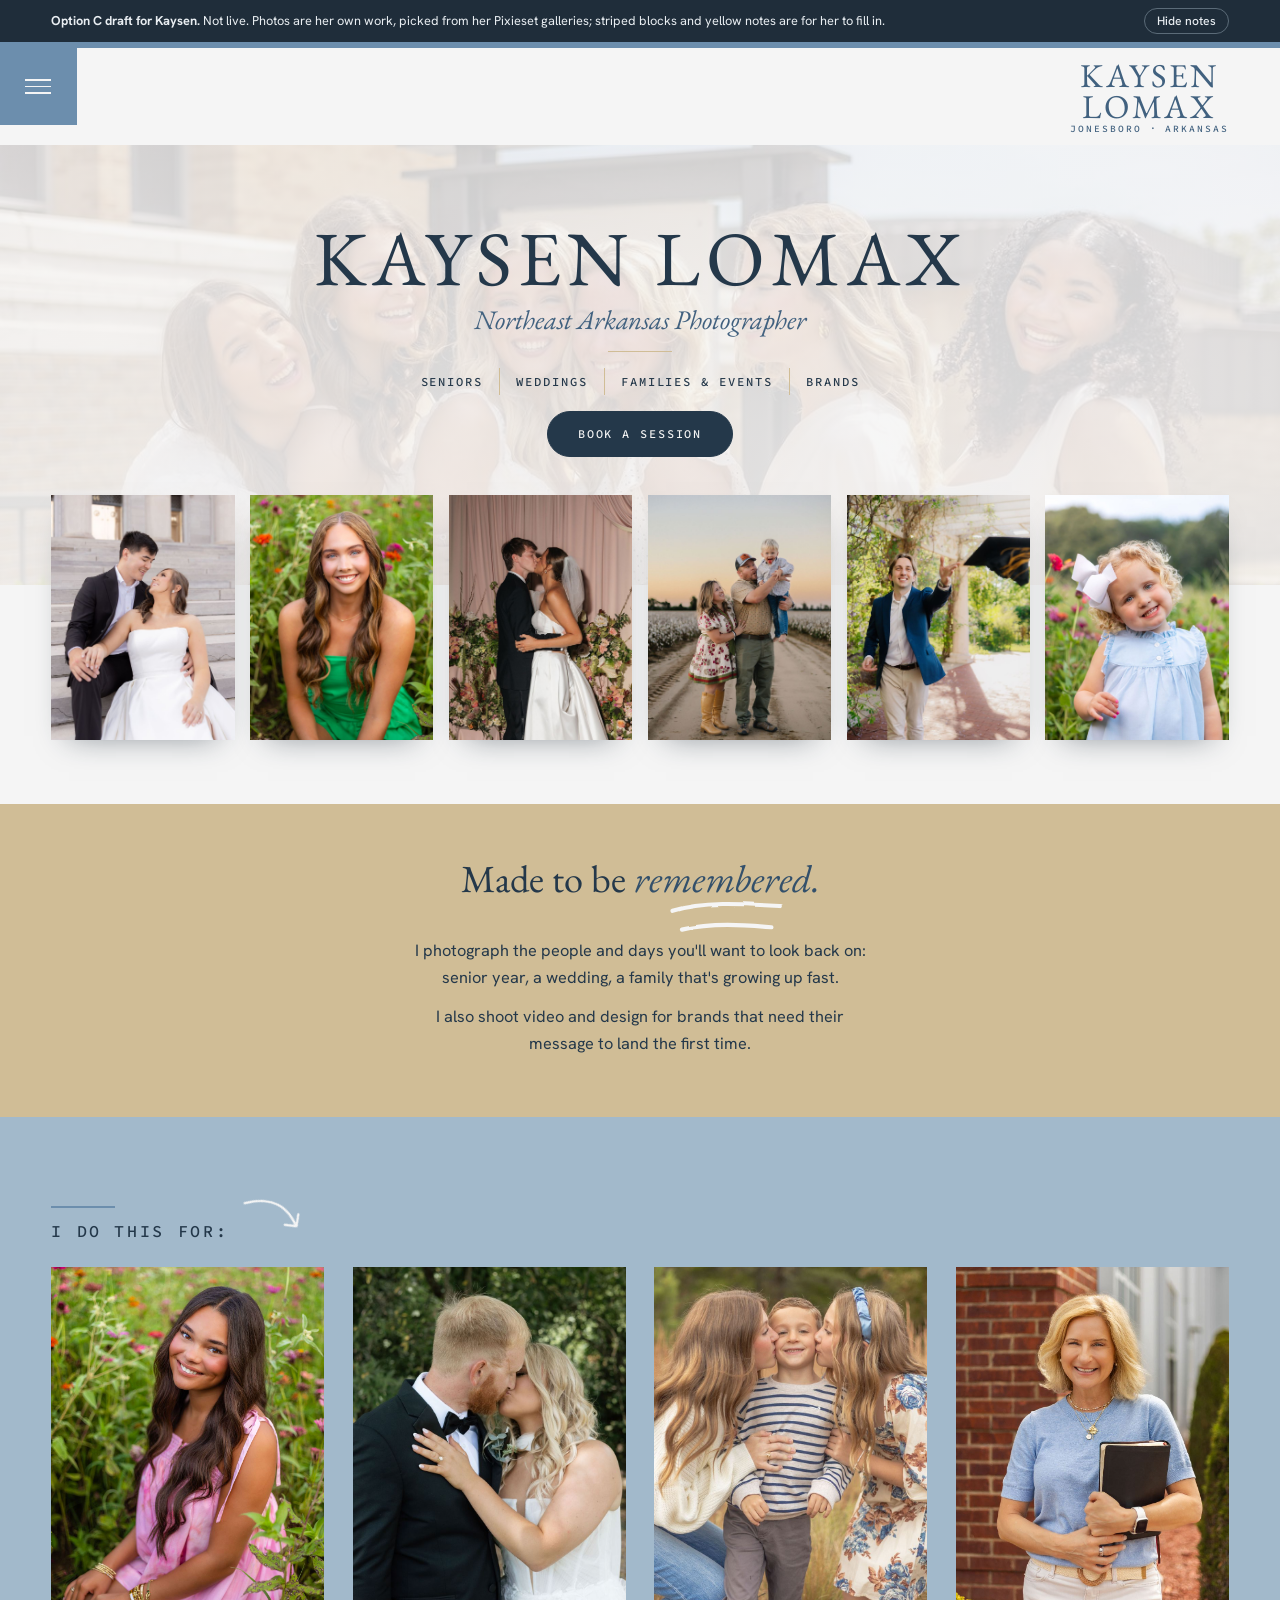
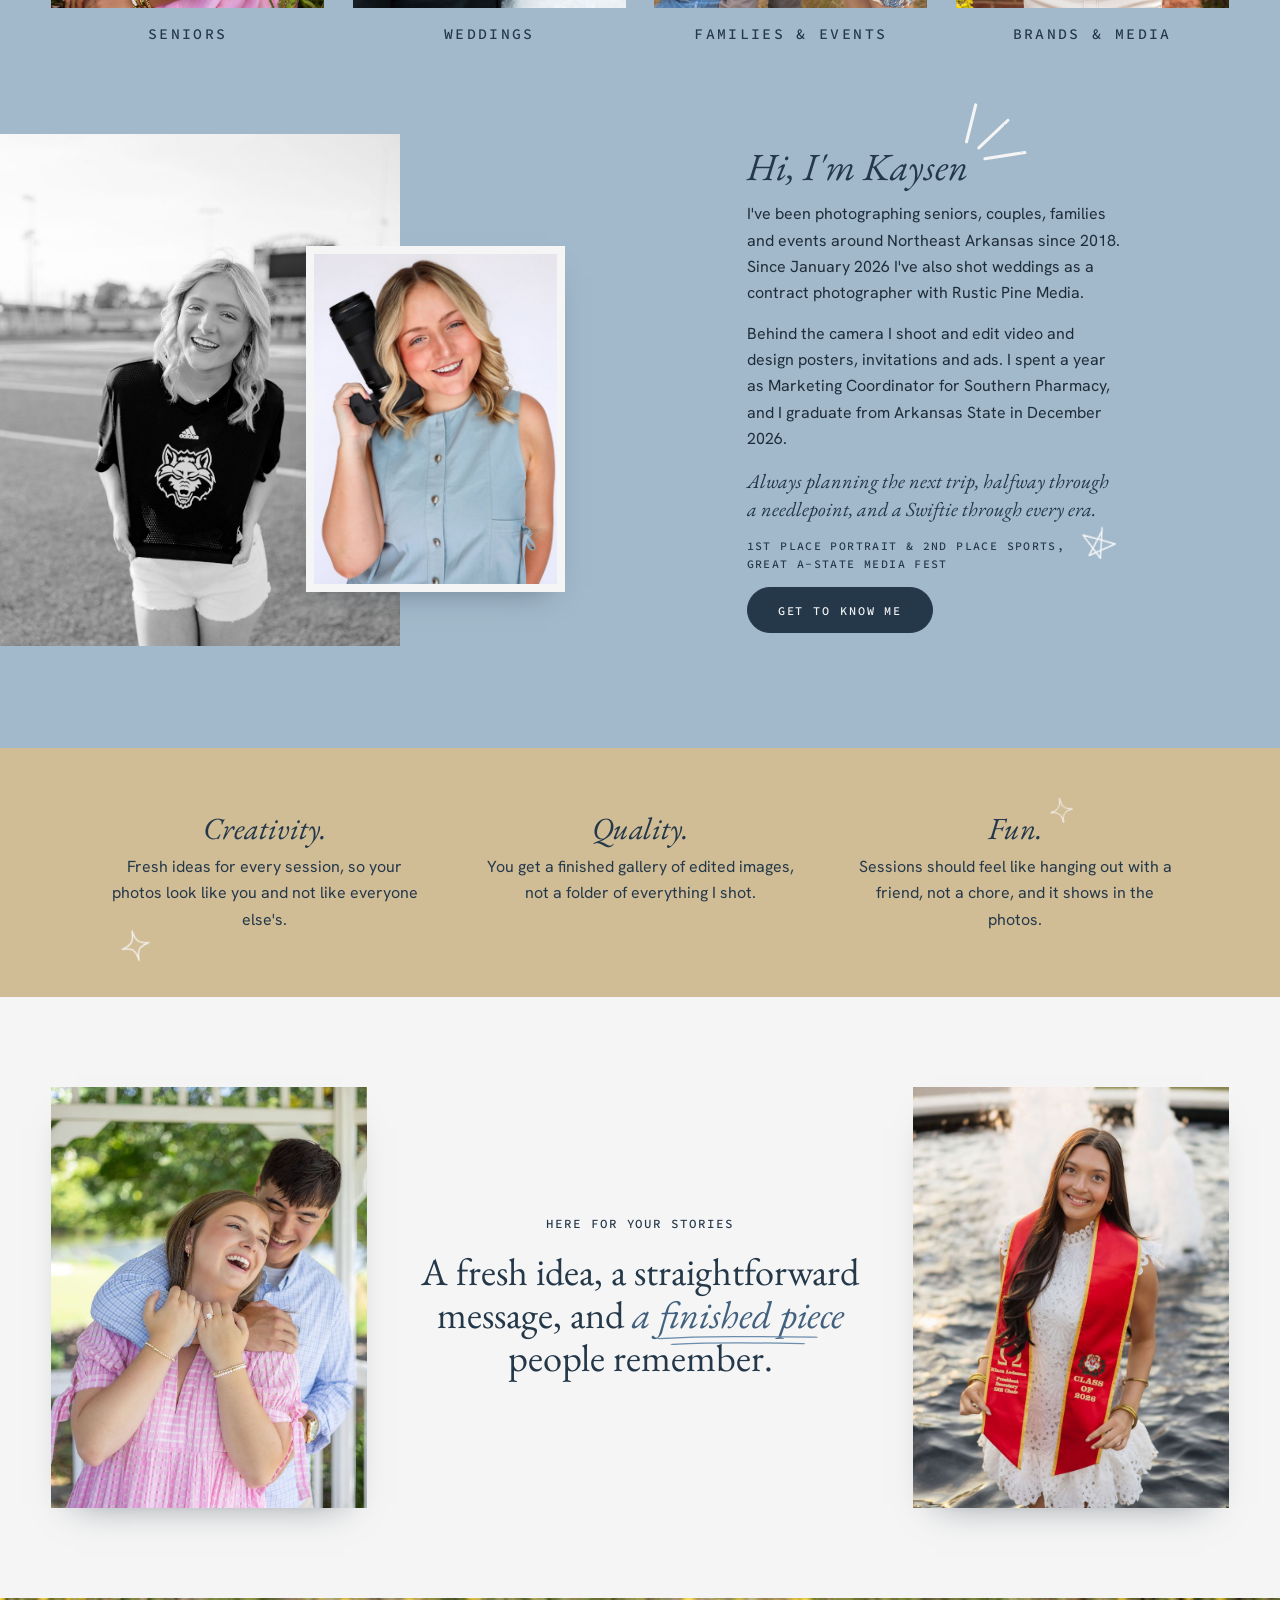
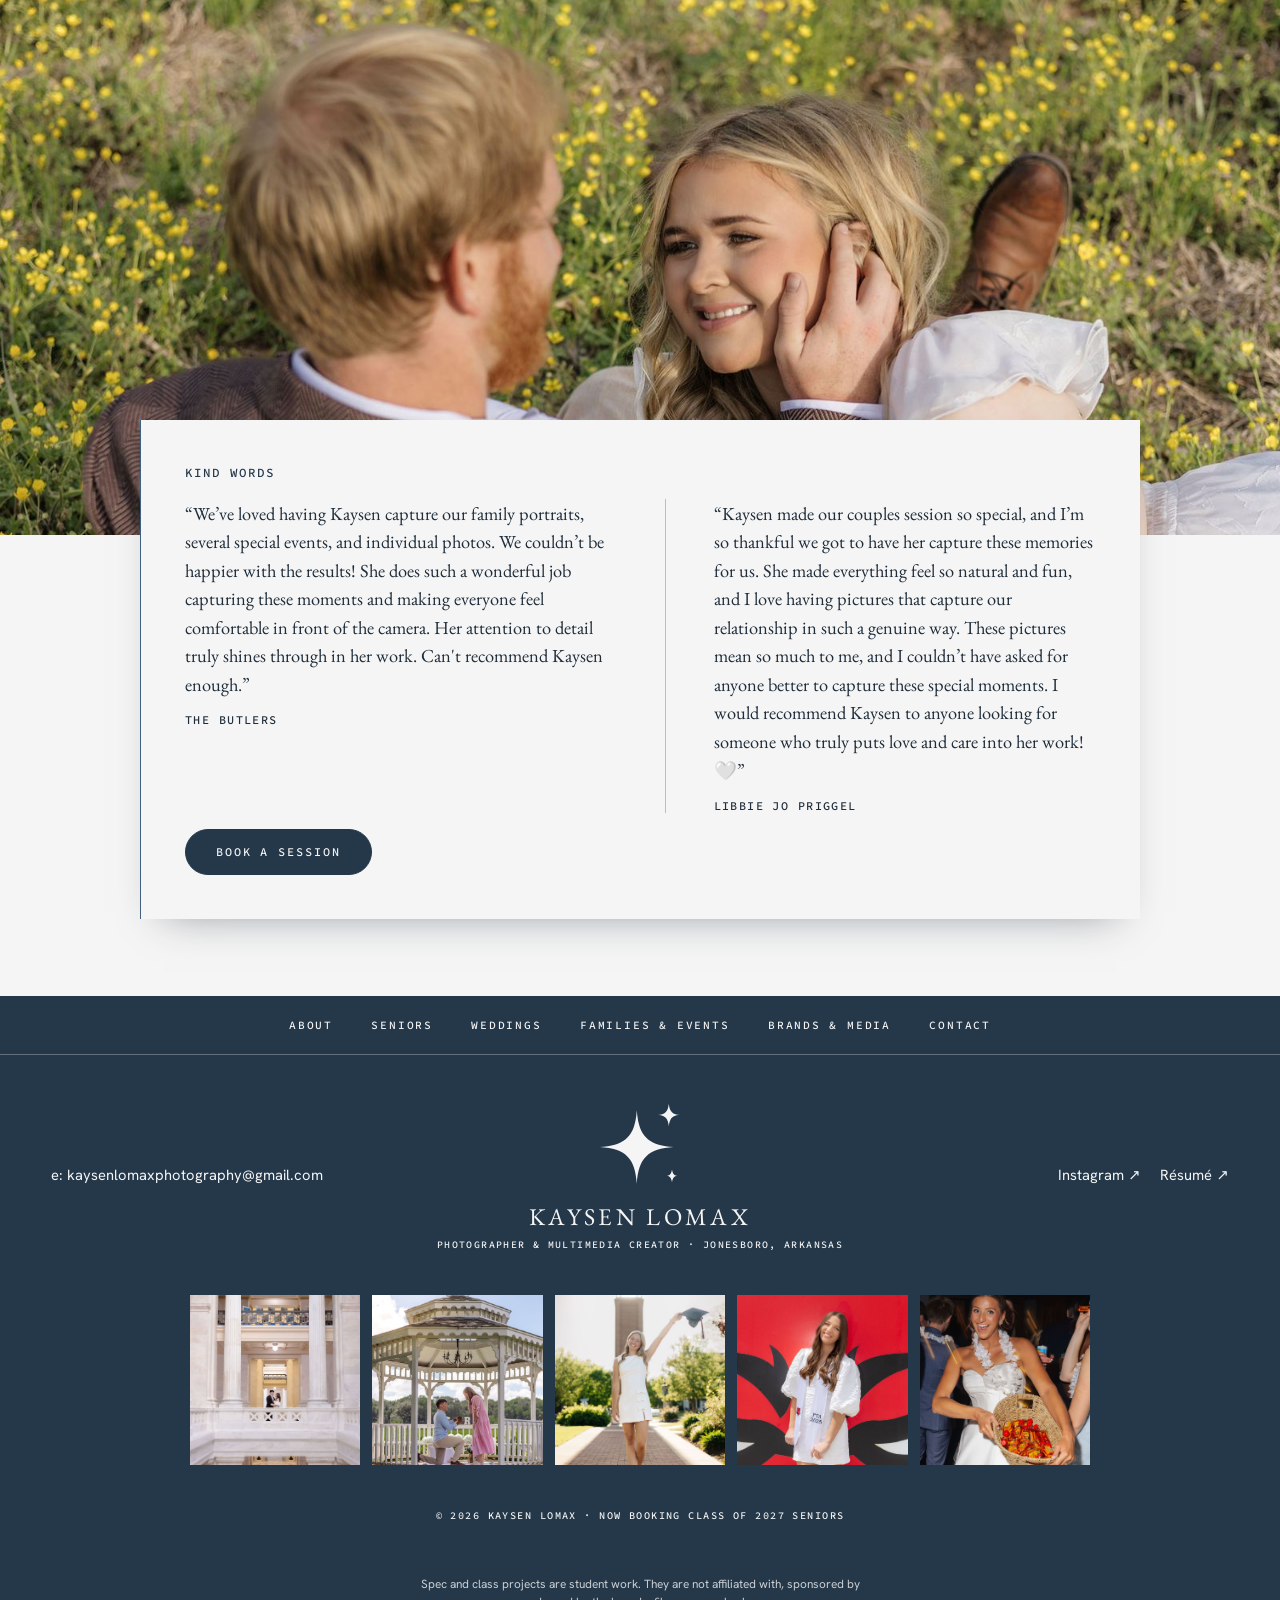
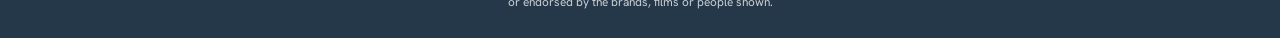
==== commit 0d22de61: "Option C: shines" ====
--- a/c/index.html
+++ b/c/index.html
@@ -144,7 +144,7 @@
     <div class="card">
       <p class="label">Kind words</p>
       <div class="quotes">
-        <figure><blockquote>“We’ve loved having Kaysen capture our family portraits, several special events, and individual photos. We couldn’t be happier with the results! She does such a wonderful job capturing these moments and making everyone feel comfortable in front of the camera. Her attention to detail truly shine through in her work. Can't recommend Kaysen enough.”</blockquote><figcaption class="who-said">The Butlers</figcaption></figure>
+        <figure><blockquote>“We’ve loved having Kaysen capture our family portraits, several special events, and individual photos. We couldn’t be happier with the results! She does such a wonderful job capturing these moments and making everyone feel comfortable in front of the camera. Her attention to detail truly shines through in her work. Can't recommend Kaysen enough.”</blockquote><figcaption class="who-said">The Butlers</figcaption></figure>
         <figure><blockquote>“Kaysen made our couples session so special, and I’m so thankful we got to have her capture these memories for us. She made everything feel so natural and fun, and I love having pictures that capture our relationship in such a genuine way. These pictures mean so much to me, and I couldn’t have asked for anyone better to capture these special moments. I would recommend Kaysen to anyone looking for someone who truly puts love and care into her work! 🤍”</blockquote><figcaption class="who-said">Libbie Jo Priggel</figcaption></figure>
       </div>
       <div class="btns"><a class="btn" href="#contact">Book a session</a></div>
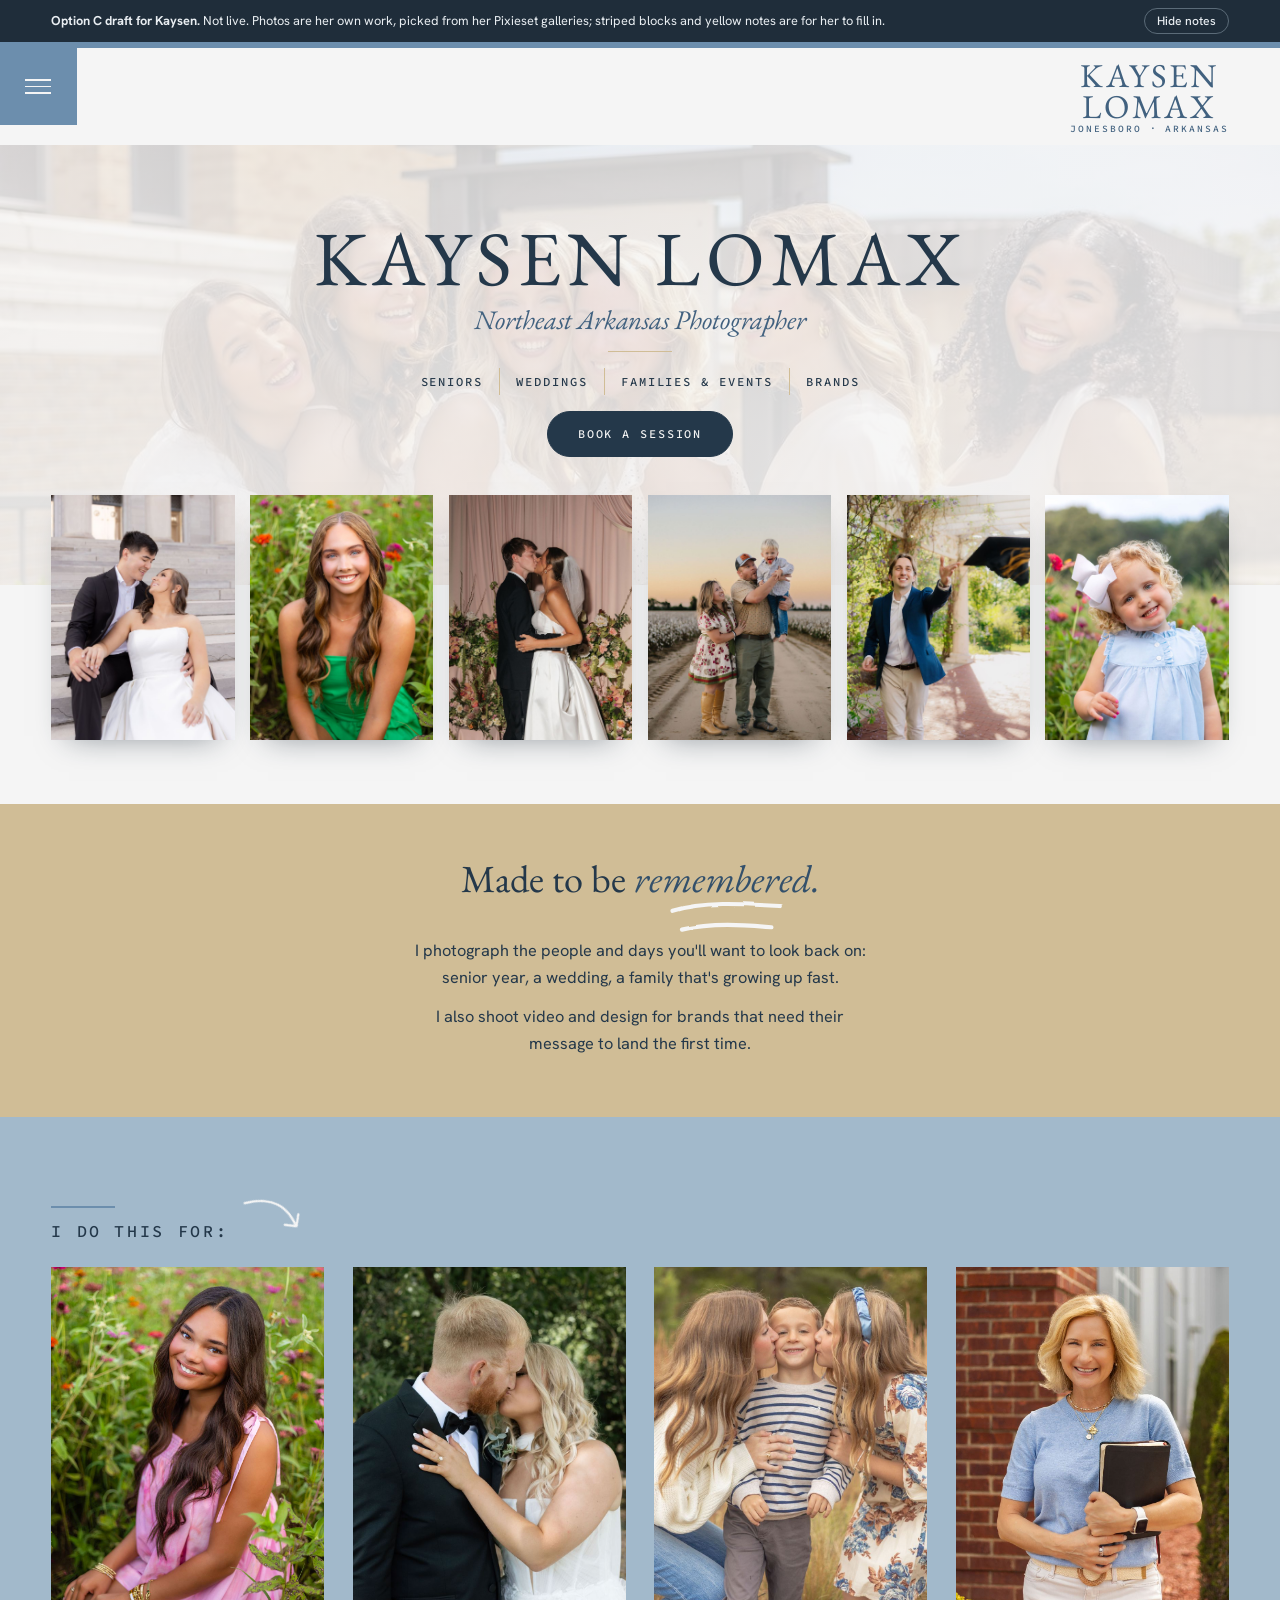
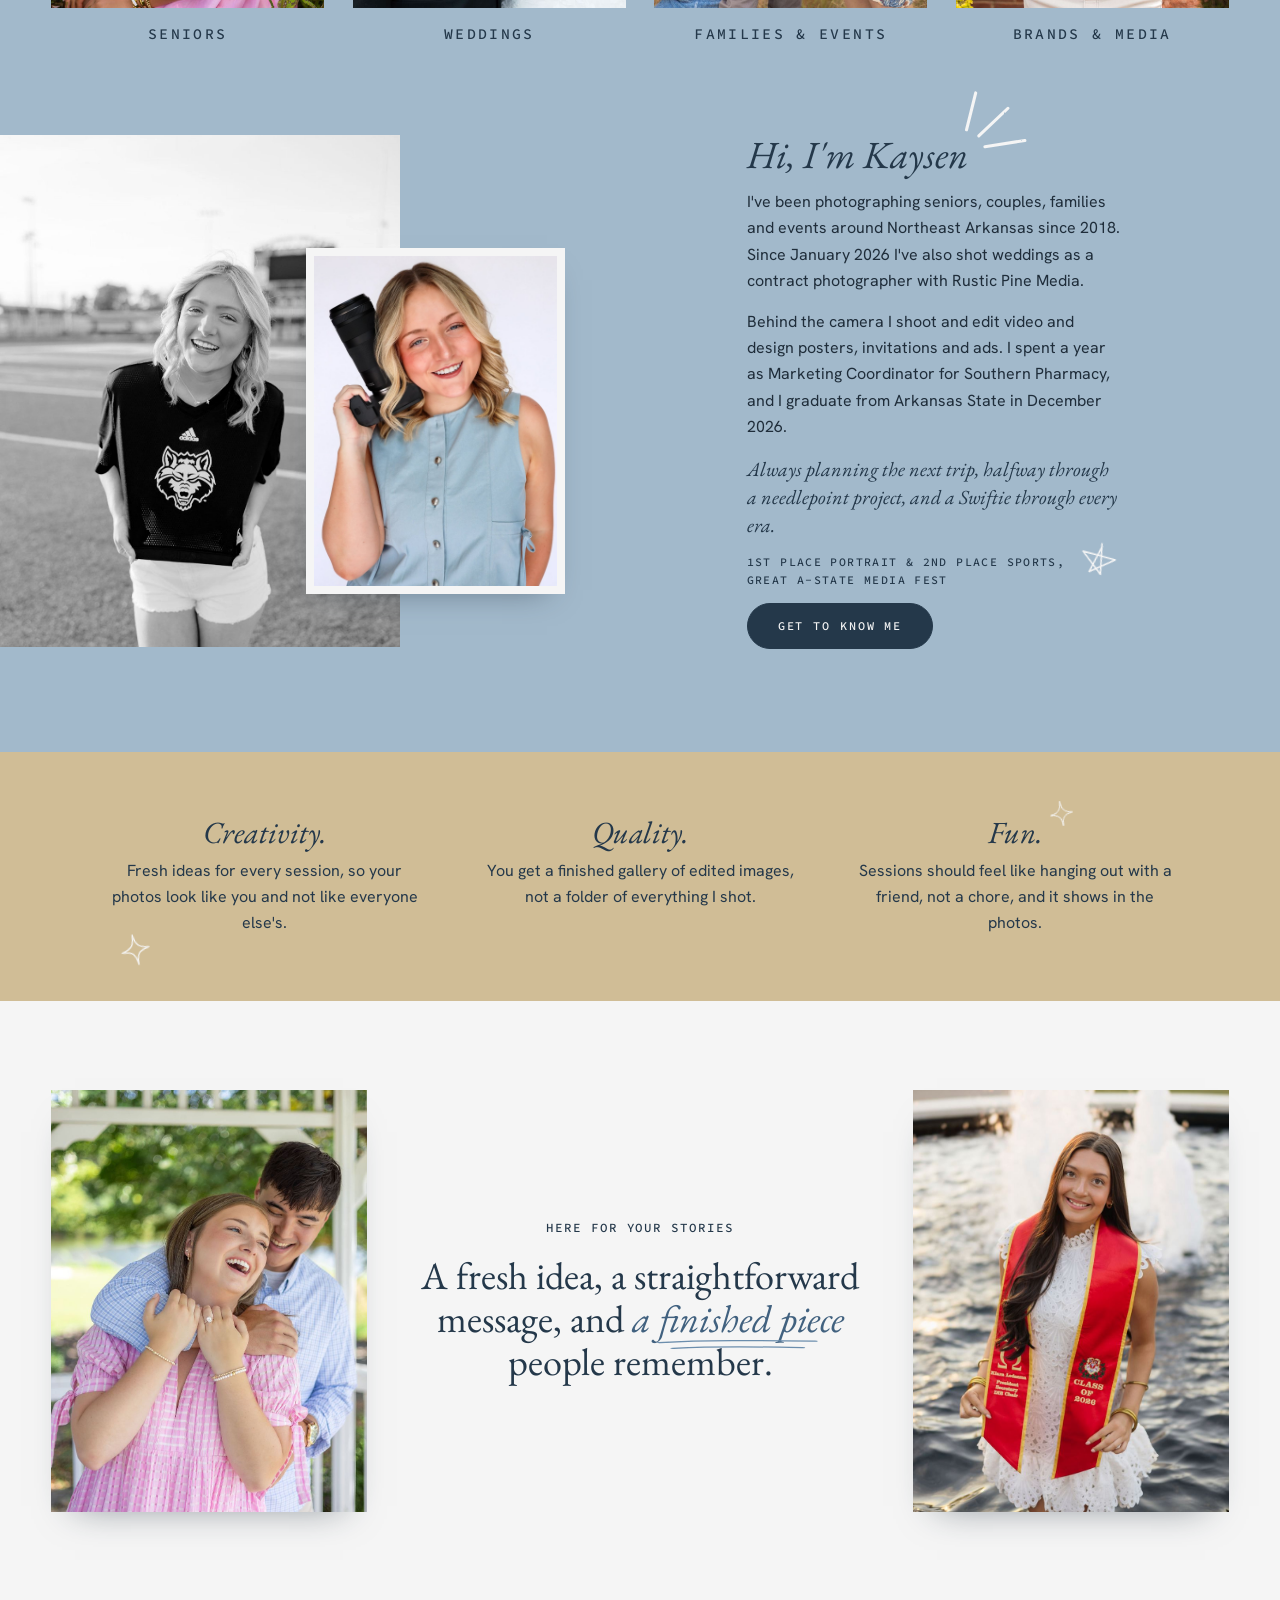
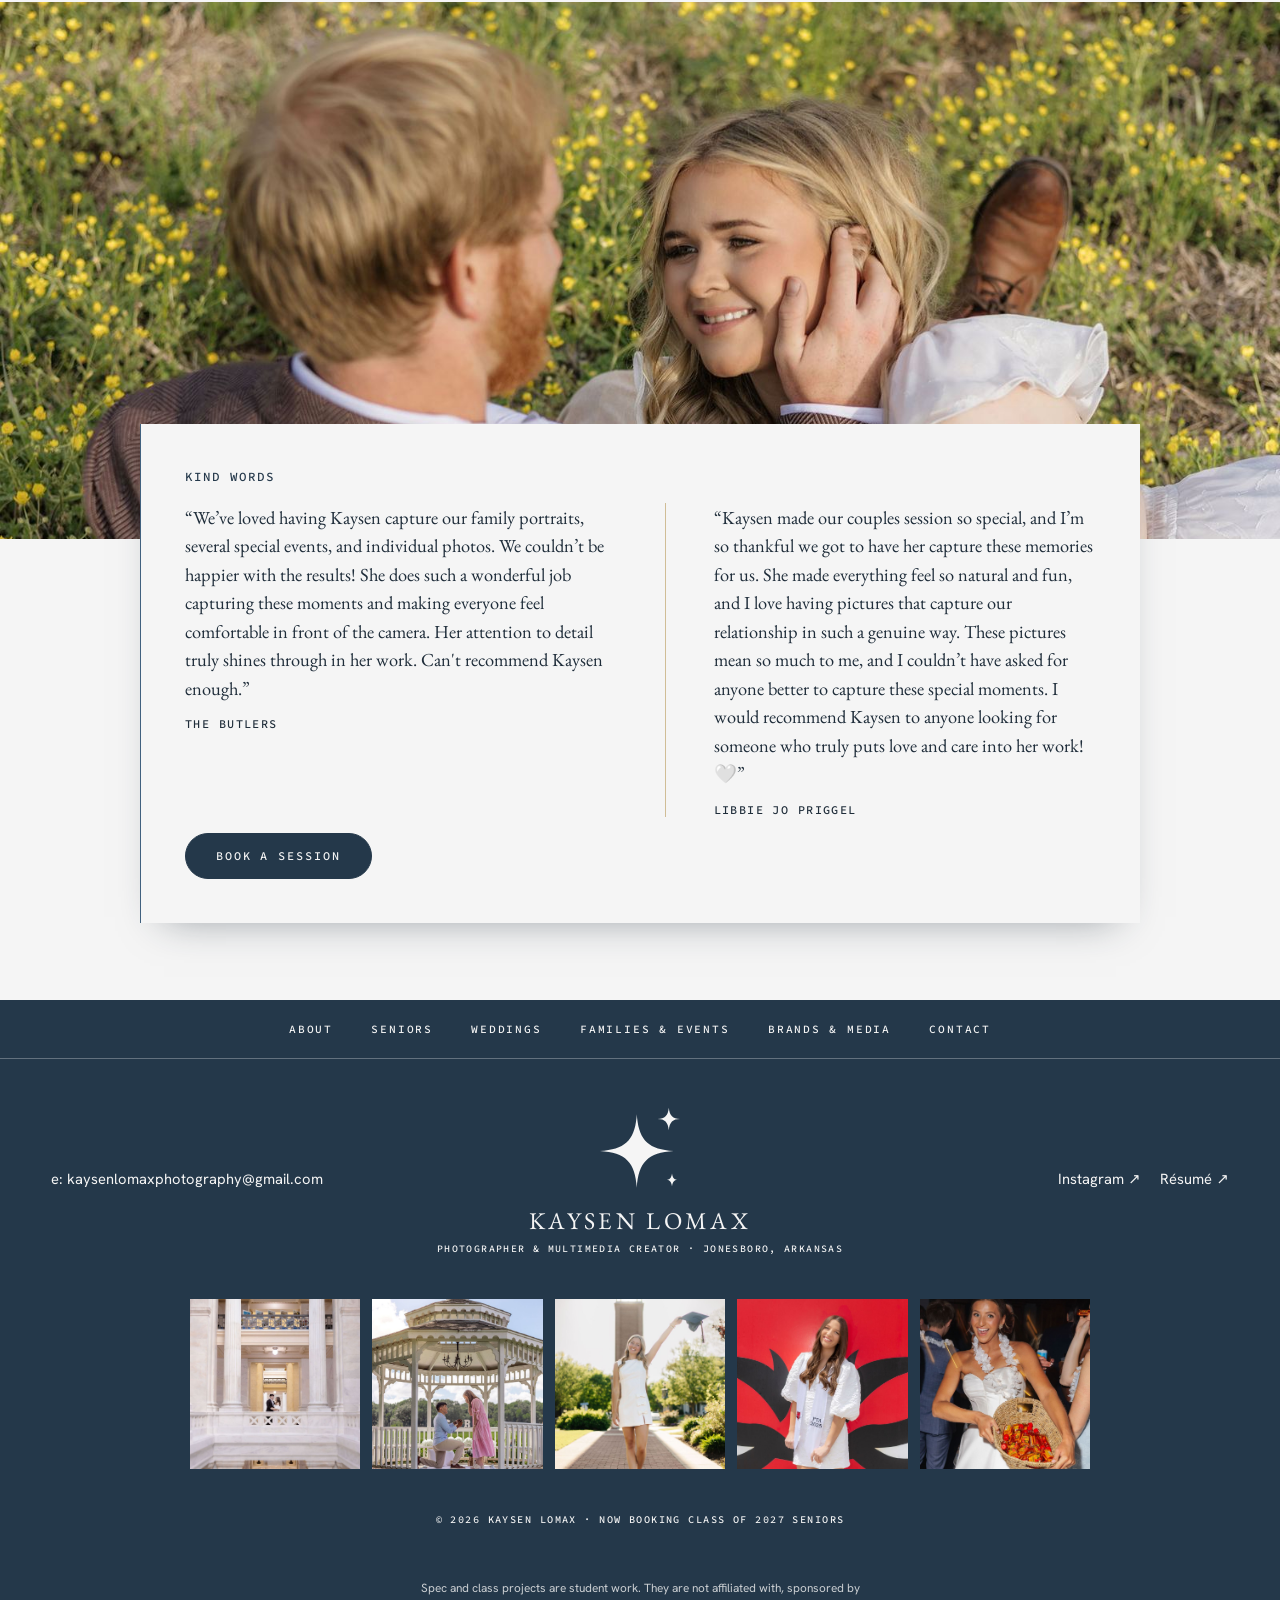
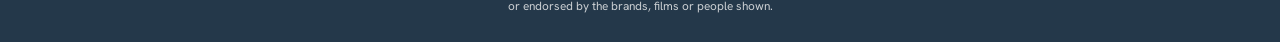
==== commit 7ae06fa5: "Option C: contact arrow points at email" ====
--- a/c/index.html
+++ b/c/index.html
@@ -15,7 +15,7 @@
 <link rel="preconnect" href="https://fonts.googleapis.com">
 <link rel="preconnect" href="https://fonts.gstatic.com" crossorigin>
 <link rel="stylesheet" href="https://fonts.googleapis.com/css2?family=EB+Garamond:ital,wght@0,400;0,500;1,400;1,500&family=Hanken+Grotesk:wght@400;500;600&family=Source+Code+Pro:wght@400;500&display=swap">
-<link rel="stylesheet" href="css/site.css?v=ad26e19e">
+<link rel="stylesheet" href="css/site.css?v=2e214df0">
 
 <svg width="0" height="0" style="position:absolute" aria-hidden="true">
   <symbol id="sprig" viewBox="0 0 120 120">
@@ -118,7 +118,7 @@
       <h2 class="mk">Hi, I'm Kaysen<svg class="stamp mk-after" aria-hidden="true"><use href="#ding"/></svg></h2>
       <p>I've been photographing seniors, couples, families and events around Northeast Arkansas since 2018. Since January 2026 I've also shot weddings as a contract photographer with Rustic Pine Media.</p>
       <p>Behind the camera I shoot and edit video and design posters, invitations and ads. I spent a year as Marketing Coordinator for Southern Pharmacy, and I graduate from Arkansas State in December 2026.</p>
-      <p class="me">Always planning the next trip, halfway through a needlepoint, and a Swiftie through every era.</p>
+      <p class="me">Always planning the next trip, halfway through a needlepoint project, and a Swiftie through every era.</p>
       <p class="cred mk">1st Place Portrait &amp; 2nd Place Sports, Great A-State Media Fest<svg class="stamp mk-star" aria-hidden="true"><use href="#ostar"/></svg></p>
       <div class="btns"><a class="btn" href="#about">Get to know me</a></div>
     </div>
@@ -159,7 +159,7 @@
       <p class="label rule">Senior portraits · Jonesboro</p>
       <h1 class="mk">Seniors<svg class="stamp mk-after" aria-hidden="true"><use href="#aster"/></svg></h1>
       <p class="lead">Your senior year gets one set of photos, and they should look like you. We'll pick spots around Jonesboro or wherever feels like yours, and bring the letter jacket, the truck, or the dog.</p>
-      <div class="btns"><a class="btn" href="#contact">Inquire</a><span class="label">Now booking Class of 2027</span></div>
+      <div class="btns"><a class="btn" href="#contact/senior">Inquire</a><span class="label">Now booking Class of 2027</span></div>
     </div>
     <div class="prints">
       <img src="images/p-senior-pink-dress.jpg" alt="Senior girl in a pink dress seated among wildflowers">
@@ -173,9 +173,9 @@
   <div class="aud-body has-tiers">
     <div class="tiers-head"><h2>Pick your session</h2><p class="prose">Three ways to do it. Every one includes help choosing outfits and spots and a private online gallery of edited images. Pricing comes with your inquiry.</p></div>
     <div class="tiers">
-      <article class="tier"><p class="label">Mini</p><h3>The Quick Click</h3><ul class="incl"><li>20–30 minutes</li><li>1 outfit</li><li>1 location</li><li>15–25 edited photos</li></ul><a class="btn" href="#contact">Inquire</a></article>
-      <article class="tier featured"><p class="label">Standard</p><h3>The Kaysen Klassic</h3><ul class="incl"><li>45–60 minutes</li><li>1–2 outfits</li><li>1–2 locations</li><li>35–50 edited photos</li></ul><a class="btn" href="#contact">Inquire</a></article>
-      <article class="tier"><p class="label">Deluxe</p><h3>The Full Frame</h3><ul class="incl"><li>90–120 minutes</li><li>2–3 outfits</li><li>2–3 locations</li><li>65–90 edited photos</li></ul><a class="btn" href="#contact">Inquire</a></article>
+      <article class="tier"><p class="label">Mini</p><h3>The Quick Click</h3><ul class="incl"><li>20–30 minutes</li><li>1 outfit</li><li>1 location</li><li>15–25 edited photos</li></ul><a class="btn" href="#contact/senior">Inquire</a></article>
+      <article class="tier featured"><p class="label">Standard</p><h3>The Kaysen Klassic</h3><ul class="incl"><li>45–60 minutes</li><li>1–2 outfits</li><li>1–2 locations</li><li>35–50 edited photos</li></ul><a class="btn" href="#contact/senior">Inquire</a></article>
+      <article class="tier"><p class="label">Deluxe</p><h3>The Full Frame</h3><ul class="incl"><li>90–120 minutes</li><li>2–3 outfits</li><li>2–3 locations</li><li>65–90 edited photos</li></ul><a class="btn" href="#contact/senior">Inquire</a></article>
     </div>
     <ol class="steps">
       <li><h3>Say hey</h3><p>Fill out the short form. I reply within 1–2 business days.</p></li>
@@ -225,7 +225,7 @@
       <p class="label rule">Families, teams &amp; Greek life</p>
       <h1 class="mk has-under">Families &amp; Events<svg class="stamp mk-under wave" viewBox="0 0 120 36" aria-hidden="true"><use href="#squig"/></svg></h1>
       <p class="lead">Relaxed family sessions, outdoors or at home, kids and dogs welcome. Plus recruitment, formals, philanthropy events, team days and group photos.</p>
-      <div class="btns"><a class="btn" href="#contact">Inquire</a></div>
+      <div class="btns"><a class="btn" href="#contact/family">Inquire</a></div>
     </div>
     <div class="prints">
       <img src="images/p-family-maternity.jpg" alt="Expecting mom looking up at her toddler on dad's shoulders in golden grass">
@@ -239,15 +239,15 @@
   <div class="aud-body has-tiers">
     <div class="tiers-head"><h2>Pick your session</h2><p class="prose">Three ways to do it. Every one includes help picking the spot and what to wear, and a private online gallery of edited images. Pricing comes with your inquiry.</p></div>
     <div class="tiers">
-      <article class="tier"><p class="label">Mini</p><h3>The Quick Click</h3><ul class="incl"><li>20–30 minutes</li><li>1 location</li><li>15–20 edited photos</li></ul><a class="btn" href="#contact">Inquire</a></article>
-      <article class="tier featured"><p class="label">Standard</p><h3>The Kaysen Klassic</h3><ul class="incl"><li>45–60 minutes</li><li>1 location</li><li>35–50 edited photos</li></ul><a class="btn" href="#contact">Inquire</a></article>
-      <article class="tier"><p class="label">Deluxe</p><h3>The Full Frame</h3><ul class="incl"><li>60–90 minutes</li><li>1–2 locations</li><li>50–75 edited photos</li></ul><a class="btn" href="#contact">Inquire</a></article>
+      <article class="tier"><p class="label">Mini</p><h3>The Quick Click</h3><ul class="incl"><li>20–30 minutes</li><li>1 location</li><li>15–20 edited photos</li></ul><a class="btn" href="#contact/family">Inquire</a></article>
+      <article class="tier featured"><p class="label">Standard</p><h3>The Kaysen Klassic</h3><ul class="incl"><li>45–60 minutes</li><li>1 location</li><li>35–50 edited photos</li></ul><a class="btn" href="#contact/family">Inquire</a></article>
+      <article class="tier"><p class="label">Deluxe</p><h3>The Full Frame</h3><ul class="incl"><li>60–90 minutes</li><li>1–2 locations</li><li>50–75 edited photos</li></ul><a class="btn" href="#contact/family">Inquire</a></article>
     </div>
     <div class="tiers-head"><h2>Event coverage</h2><p class="prose">For recruitment, formals, philanthropy events, team days and chapter group photos. Every booking includes a shared online gallery of edited images, ready to post.</p></div>
     <div class="tiers">
-      <article class="tier"><p class="label">Mini</p><h3>1–2 hours</h3><ul class="incl"><li>A chapter meeting, a team photo day, or the heart of a short event</li><li>Edited gallery to share</li></ul><a class="btn" href="#contact">Inquire</a></article>
-      <article class="tier featured"><p class="label">Standard</p><h3>3–4 hours</h3><ul class="incl"><li>A formal, a philanthropy event, or a game day start to finish</li><li>Edited gallery to share</li></ul><a class="btn" href="#contact">Inquire</a></article>
-      <article class="tier"><p class="label">Deluxe</p><h3>5–6 hours</h3><ul class="incl"><li>A full recruitment day or a multi-part event, with group photos built in</li><li>Edited gallery to share</li></ul><a class="btn" href="#contact">Inquire</a></article>
+      <article class="tier"><p class="label">Mini</p><h3>1–2 hours</h3><ul class="incl"><li>A chapter meeting, a team photo day, or the heart of a short event</li><li>Edited gallery to share</li></ul><a class="btn" href="#contact/family">Inquire</a></article>
+      <article class="tier featured"><p class="label">Standard</p><h3>3–4 hours</h3><ul class="incl"><li>A formal, a philanthropy event, or a game day start to finish</li><li>Edited gallery to share</li></ul><a class="btn" href="#contact/family">Inquire</a></article>
+      <article class="tier"><p class="label">Deluxe</p><h3>5–6 hours</h3><ul class="incl"><li>A full recruitment day or a multi-part event, with group photos built in</li><li>Edited gallery to share</li></ul><a class="btn" href="#contact/family">Inquire</a></article>
     </div>
     <ol class="steps">
       <li><h3>Say hey</h3><p>Tell me who, where and roughly when.</p></li>
@@ -265,7 +265,7 @@
       <p class="label rule">For businesses &amp; brands</p>
       <h1 class="mk">Brands &amp; Media<svg class="stamp mk-after" aria-hidden="true"><use href="#osprk"/></svg></h1>
       <p class="lead">Video, design and marketing work: chapter films, a spec commercial, a full marketing year for a local pharmacy, my own brand identity, and the posters, invitations and ads in between.</p>
-      <div class="btns"><a class="btn" href="#contact">Work with me</a><a class="btn ghost" href="#about">Résumé &amp; experience</a></div>
+      <div class="btns"><a class="btn" href="#contact/employer">Work with me</a><a class="btn ghost" href="#about">Résumé &amp; experience</a></div>
     </div>
   </div>
 
@@ -427,7 +427,7 @@
       <img src="images/d-sp-transition-5.jpg" alt="Teal post with the two owners pictured, signed Kyle, Kass and the Southern Pharmacy team">
     </div>
   </div>
-  <div class="next"><a href="#case-brand">Next: my own brand →</a><a class="btn" href="#contact">Work with me</a></div>
+  <div class="next"><a href="#case-brand">Next: my own brand →</a><a class="btn" href="#contact/employer">Work with me</a></div>
 </section>
 
 <section class="page project" data-page="case-brand" data-parent="brands">
@@ -466,7 +466,7 @@
       <img src="images/d-klp-deck-thankyou.jpg" alt="Brand deck closing slide reading Thank You with Kaysen holding a camera">
     </div>
   </div>
-  <div class="next"><a href="#case-impact">Next: Chi Omega films →</a><a class="btn" href="#contact">Work with me</a></div>
+  <div class="next"><a href="#case-impact">Next: Chi Omega films →</a><a class="btn" href="#contact/employer">Work with me</a></div>
 </section>
 
 <section class="page project" data-page="case-impact" data-parent="brands">
@@ -508,7 +508,7 @@
       <p class="prose">On each one I handled the concept, filming, editing, color grading and sound, working with the chapter each season on what the film needed to say.</p>
     </div>
   </div>
-  <div class="next"><a href="#case-stanley">Next: Stanley Quencher →</a><a class="btn" href="#contact">Work with me</a></div>
+  <div class="next"><a href="#case-stanley">Next: Stanley Quencher →</a><a class="btn" href="#contact/employer">Work with me</a></div>
 </section>
 
 <section class="page project" data-page="case-stanley" data-parent="brands">
@@ -536,7 +536,7 @@
       <p class="small">A student spec project made for class. Not affiliated with, sponsored by or endorsed by Stanley.</p>
     </div>
   </div>
-  <div class="next"><a href="#case-sigma-chi">Next: Sigma Chi Ski Lodge →</a><a class="btn" href="#contact">Work with me</a></div>
+  <div class="next"><a href="#case-sigma-chi">Next: Sigma Chi Ski Lodge →</a><a class="btn" href="#contact/employer">Work with me</a></div>
 </section>
 <section class="page project" data-page="case-sigma-chi" data-parent="brands">
   <div class="ptitle"><a class="back" href="#brands">← Brands &amp; Media</a><p class="label rule">Project · Event recap</p><h1>Sigma Chi Ski Lodge 2023</h1></div>
@@ -556,7 +556,7 @@
       <p class="prose">A recap of Sigma Chi's Ski Lodge party, cut to be shared the week after the event: the arrivals, the room, the crowd, the night.</p>
     </div>
   </div>
-  <div class="next"><a href="#case-sorority-life">Next: Sorority Life →</a><a class="btn" href="#contact">Work with me</a></div>
+  <div class="next"><a href="#case-sorority-life">Next: Sorority Life →</a><a class="btn" href="#contact/employer">Work with me</a></div>
 </section>
 <section class="page project" data-page="case-sorority-life" data-parent="brands">
   <div class="ptitle"><a class="back" href="#brands">← Brands &amp; Media</a><p class="label rule">Project · Campus video</p><h1>Sorority Life</h1></div>
@@ -575,7 +575,7 @@
       <p class="prose">A 33-second look at sorority life at A-State: recruitment, chapter events and the everyday in between, made to run on campus channels.</p>
     </div>
   </div>
-  <div class="next"><a href="#case-color-reel">Next: Order of the Pack →</a><a class="btn" href="#contact">Work with me</a></div>
+  <div class="next"><a href="#case-color-reel">Next: Order of the Pack →</a><a class="btn" href="#contact/employer">Work with me</a></div>
 </section>
 <section class="page project" data-page="case-color-reel" data-parent="brands">
   <div class="ptitle"><a class="back" href="#brands">← Brands &amp; Media</a><p class="label rule">Project · Color correction</p><h1>Order of the Pack</h1></div>
@@ -596,7 +596,7 @@
       <p class="prose">My part was the color: matching the clips to each other and bringing the reds, skin tones and stadium light back to how they looked in person.</p>
     </div>
   </div>
-  <div class="next"><a href="#case-pharmacy">Next: Southern Pharmacy →</a><a class="btn" href="#contact">Work with me</a></div>
+  <div class="next"><a href="#case-pharmacy">Next: Southern Pharmacy →</a><a class="btn" href="#contact/employer">Work with me</a></div>
 </section>
 
 <!-- ==================== ABOUT ==================== -->
@@ -656,8 +656,7 @@
       </div>
     </form>
     <aside>
-      <svg class="stamp mk-point" aria-hidden="true"><use href="#arrow"/></svg>
-      <div><p class="label">Email</p><div class="btns"><span class="email" id="email">kaysenlomaxphotography@gmail.com</span><button class="mini" type="button" id="copy-email">Copy</button></div></div>
+      <div class="em"><p class="label">Email</p><svg class="stamp mk-point" aria-hidden="true"><use href="#arrow"/></svg><div class="btns"><span class="email" id="email">kaysenlomaxphotography@gmail.com</span><button class="mini" type="button" id="copy-email">Copy</button></div></div>
       <div><p class="label">Based in</p><p class="prose">Jonesboro, Arkansas · serving Northeast Arkansas</p></div>
       <div><p class="label">Elsewhere</p><p class="prose"><a href="https://www.instagram.com/kaysenlomaxphotography/" target="_blank" rel="noopener">Instagram · @kaysenlomaxphotography</a><br><a href="https://www.facebook.com/kaysenlomaxphotography" target="_blank" rel="noopener">Facebook · Kaysen Lomax Photography</a></p></div>
     </aside>
@@ -678,4 +677,4 @@
   <p class="legal">Spec and class projects are student work. They are not affiliated with, sponsored by or endorsed by the brands, films or people shown.</p>
 </footer>
 
-<script src="js/site.js?v=ad26e19e"></script>
+<script src="js/site.js?v=2e214df0"></script>
--- a/c/css/site.css
+++ b/c/css/site.css
@@ -86,7 +86,7 @@
 .group-btn[aria-expanded="true"] .chev{transform:translateY(.1em) rotate(-135deg)}
 .group-list{display:grid;grid-template-rows:0fr;visibility:hidden;transition:grid-template-rows .35s var(--ease),visibility 0s .35s}
 .group-list>div{overflow:hidden;display:grid;gap:6px;padding-left:clamp(20px,3vw,44px);border-left:1px solid rgba(245,245,245,.3);margin-left:.1em}
-.group-btn[aria-expanded="true"]+.group-list{grid-template-rows:1fr;visibility:visible;transition:grid-template-rows .35s var(--ease)}
+.menu.open .group-btn[aria-expanded="true"]+.group-list{grid-template-rows:1fr;visibility:visible;transition:grid-template-rows .35s var(--ease)}
 .group-btn[aria-expanded="true"]+.group-list>div{padding-block:10px 14px}
 .group-list a{font:400 clamp(1.5rem,3.4vw,2.6rem)/1.1 var(--serif);text-decoration:none}
 .group-list a:hover,.group-list a[aria-current="page"]{font-style:italic}
@@ -322,6 +322,10 @@
 .contact{display:grid;grid-template-columns:repeat(12,minmax(0,1fr));gap:32px clamp(20px,3vw,40px);padding:0 var(--gutter) clamp(56px,7vw,100px)}
 #inquiry{grid-column:1/span 7;display:grid;gap:26px}
 .contact aside{grid-column:9/span 4;display:grid;gap:22px;align-content:start;background:var(--sky);padding:28px;position:relative}
+.contact aside .em{position:relative}
+.contact aside .em .label{margin-bottom:34px}
+.contact aside .mk-point{width:54px;height:54px;top:-4px;right:auto;left:58px;transform:scaleY(-1) rotate(-40deg)}
+.contact aside .label{width:max-content}
 .contact aside .label{margin-bottom:6px}
 .contact aside .email{font:400 1.2rem var(--serif);overflow-wrap:anywhere;user-select:all}
 .who-set{border:0;margin:0;padding:0;min-width:0}
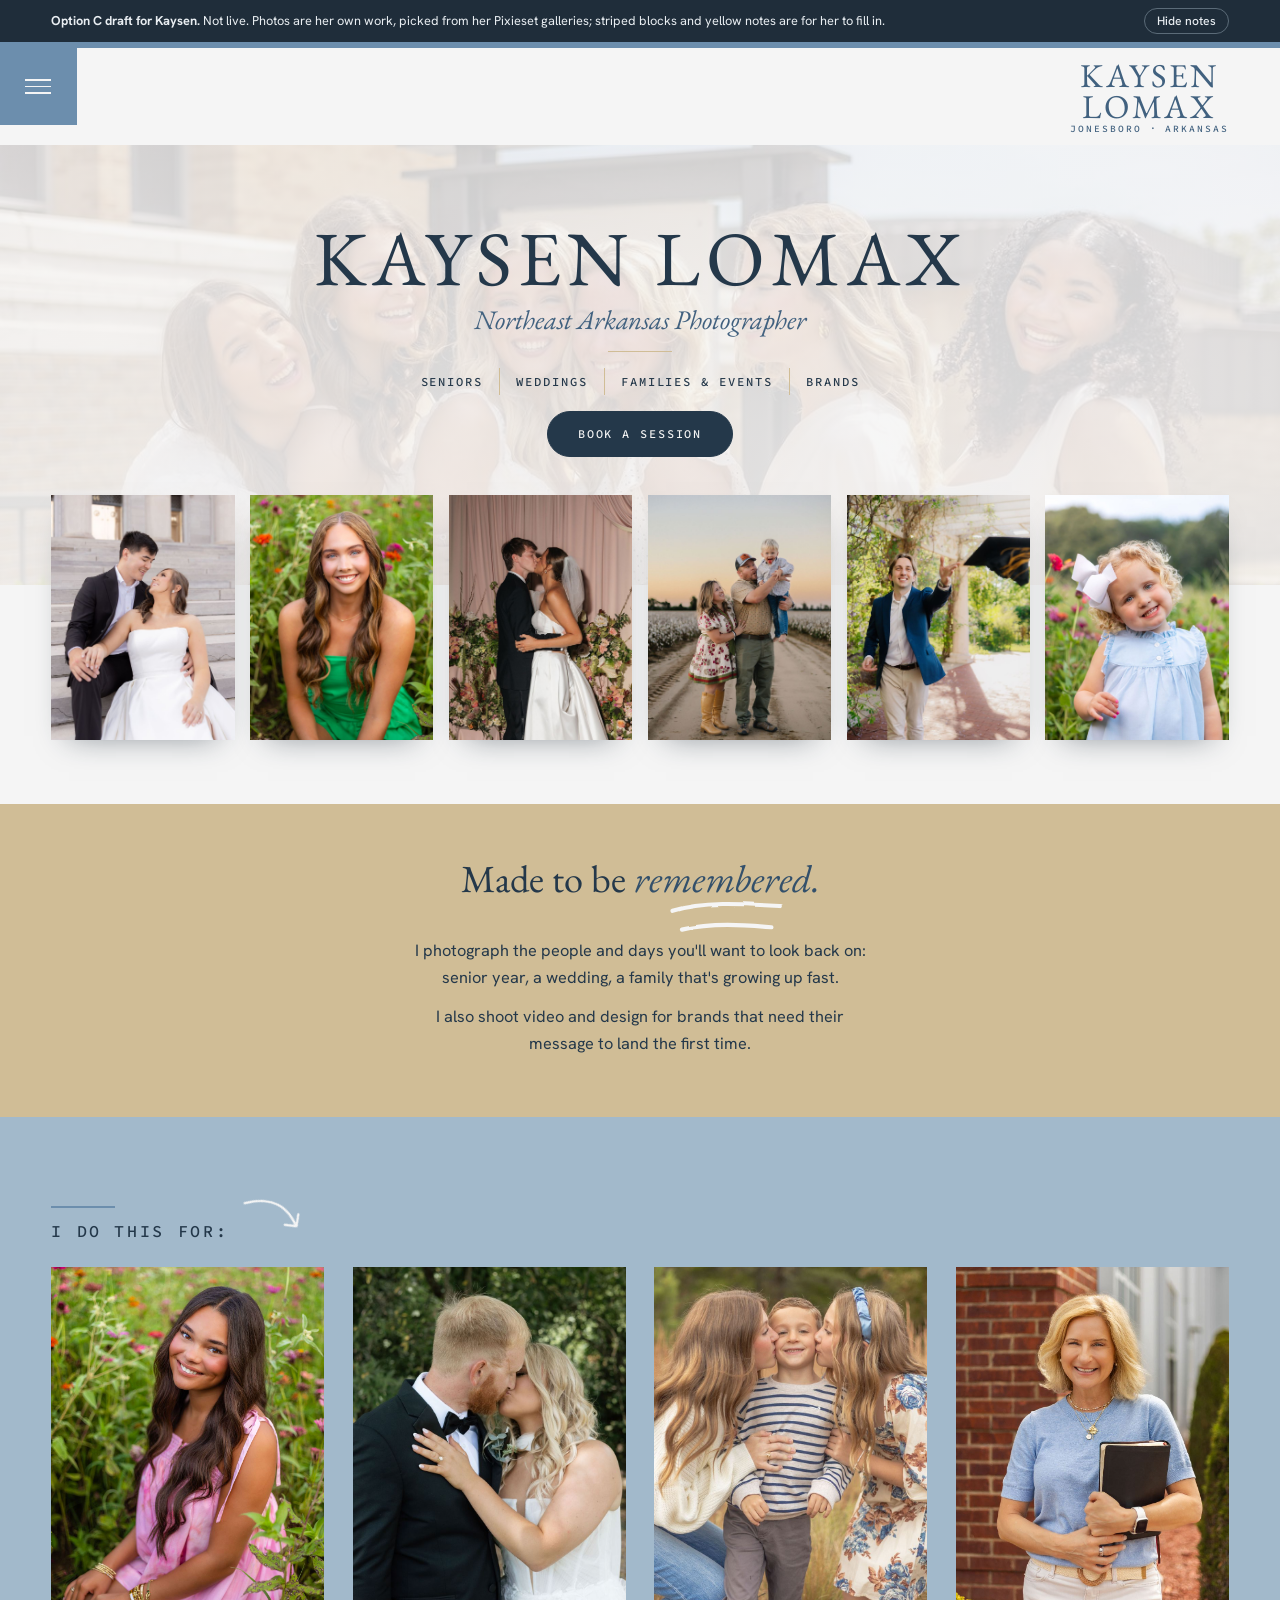
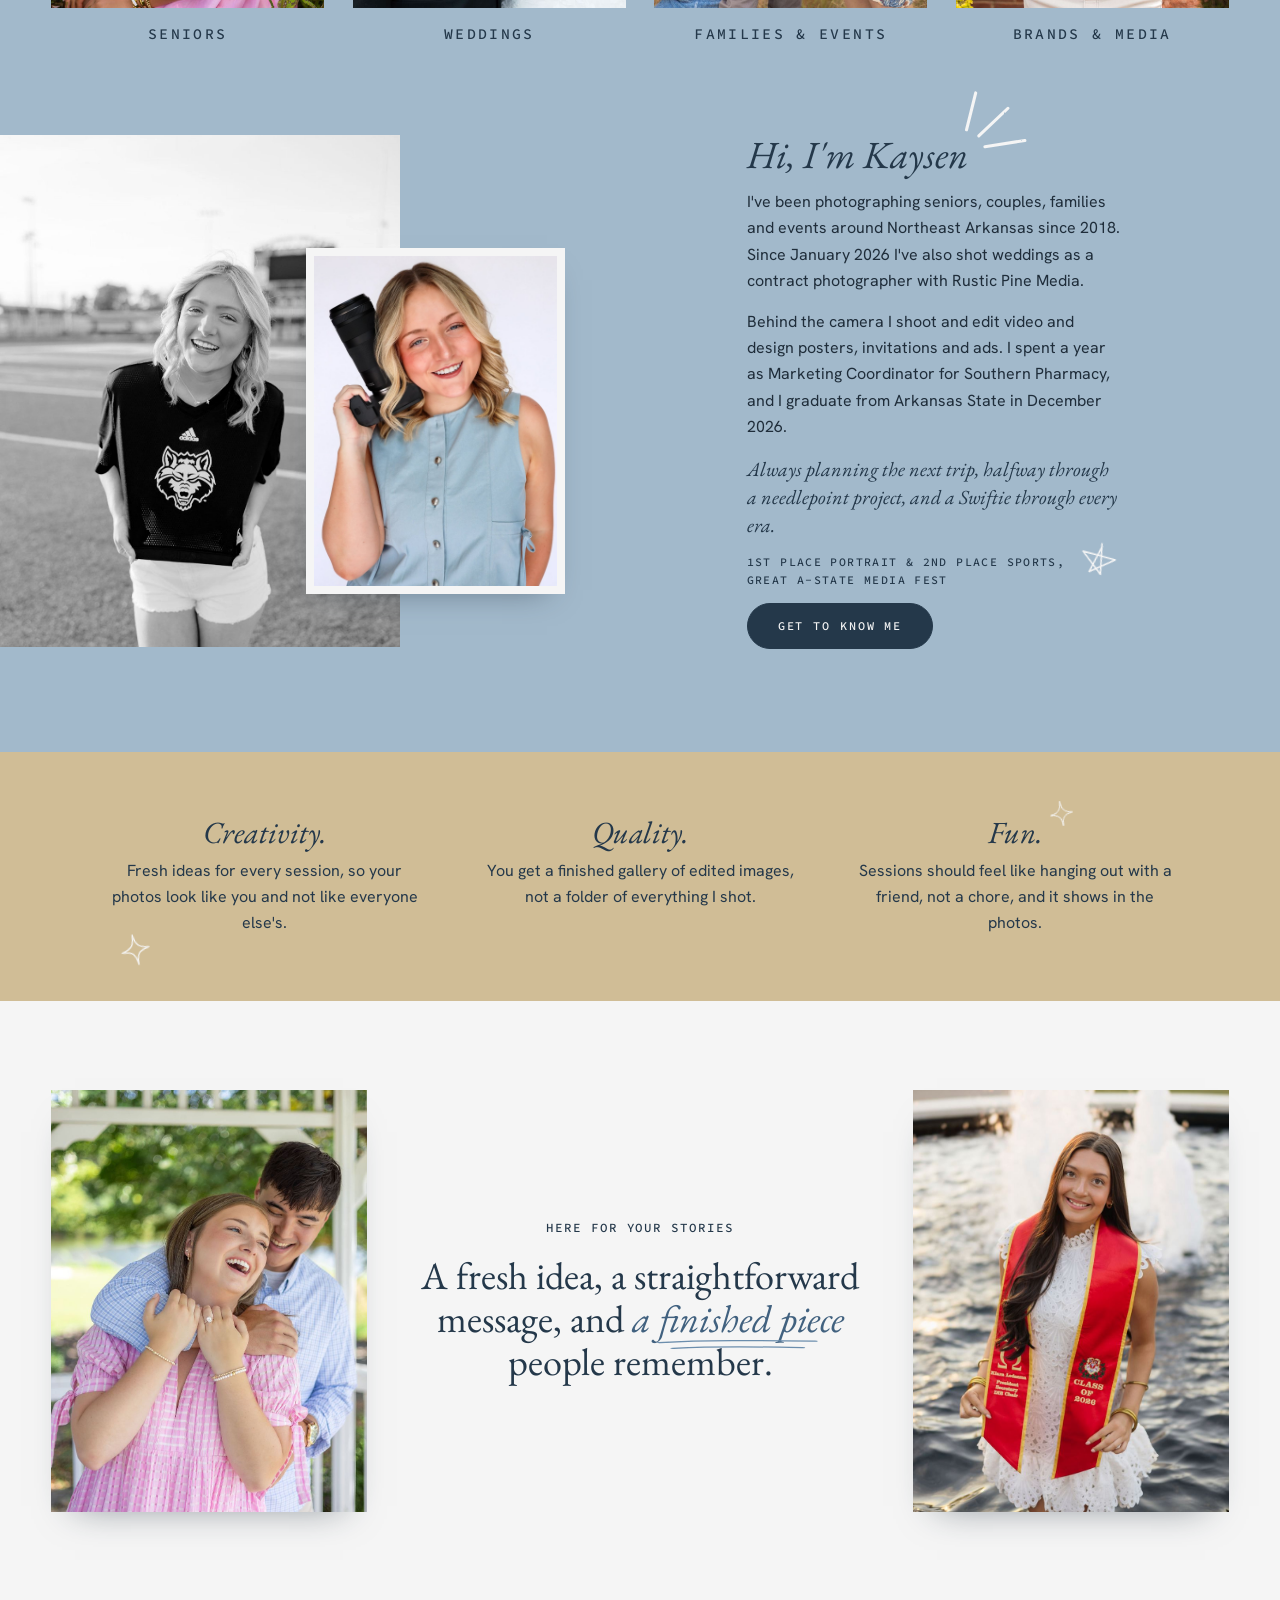
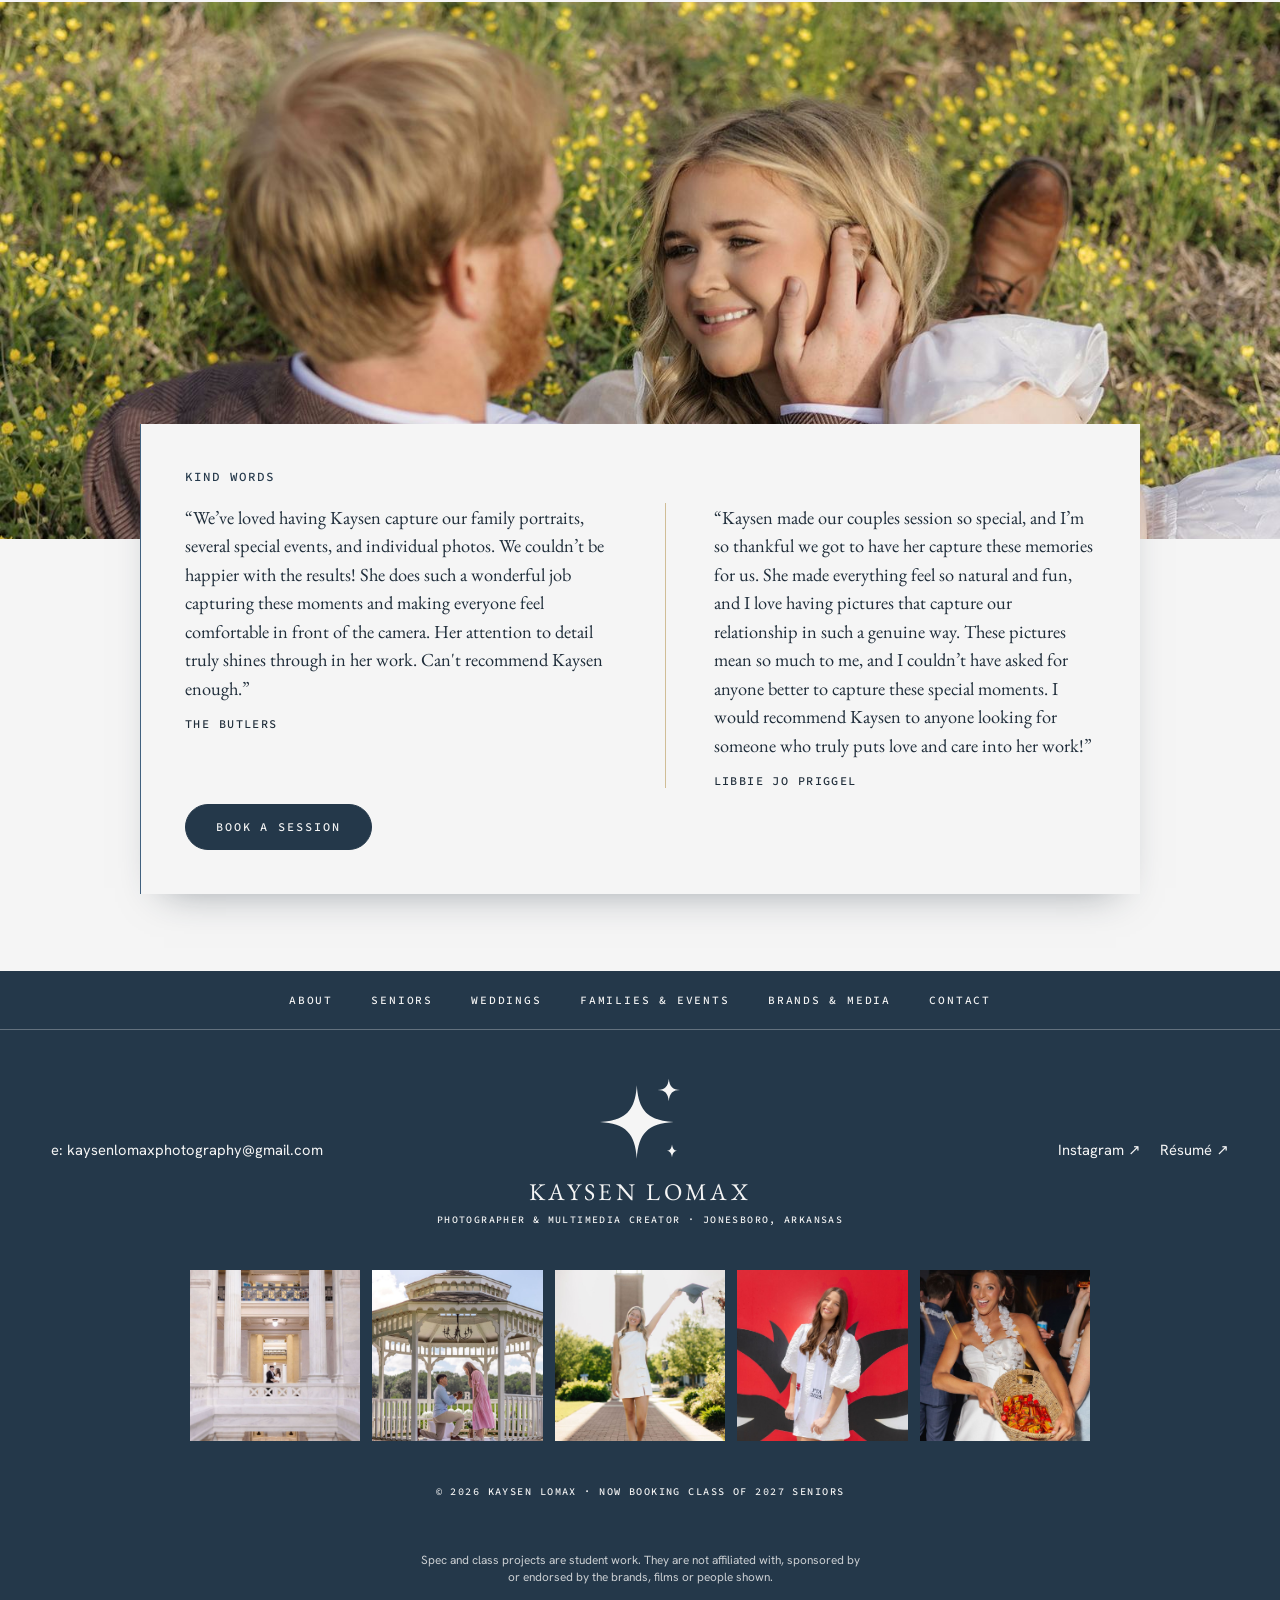
==== commit 1292adef: "Option C: flip contact arrow" ====
--- a/c/index.html
+++ b/c/index.html
@@ -15,7 +15,7 @@
 <link rel="preconnect" href="https://fonts.googleapis.com">
 <link rel="preconnect" href="https://fonts.gstatic.com" crossorigin>
 <link rel="stylesheet" href="https://fonts.googleapis.com/css2?family=EB+Garamond:ital,wght@0,400;0,500;1,400;1,500&family=Hanken+Grotesk:wght@400;500;600&family=Source+Code+Pro:wght@400;500&display=swap">
-<link rel="stylesheet" href="css/site.css?v=2e214df0">
+<link rel="stylesheet" href="css/site.css?v=f3acdeb7">
 
 <svg width="0" height="0" style="position:absolute" aria-hidden="true">
   <symbol id="sprig" viewBox="0 0 120 120">
@@ -145,7 +145,7 @@
       <p class="label">Kind words</p>
       <div class="quotes">
         <figure><blockquote>“We’ve loved having Kaysen capture our family portraits, several special events, and individual photos. We couldn’t be happier with the results! She does such a wonderful job capturing these moments and making everyone feel comfortable in front of the camera. Her attention to detail truly shines through in her work. Can't recommend Kaysen enough.”</blockquote><figcaption class="who-said">The Butlers</figcaption></figure>
-        <figure><blockquote>“Kaysen made our couples session so special, and I’m so thankful we got to have her capture these memories for us. She made everything feel so natural and fun, and I love having pictures that capture our relationship in such a genuine way. These pictures mean so much to me, and I couldn’t have asked for anyone better to capture these special moments. I would recommend Kaysen to anyone looking for someone who truly puts love and care into her work! 🤍”</blockquote><figcaption class="who-said">Libbie Jo Priggel</figcaption></figure>
+        <figure><blockquote>“Kaysen made our couples session so special, and I’m so thankful we got to have her capture these memories for us. She made everything feel so natural and fun, and I love having pictures that capture our relationship in such a genuine way. These pictures mean so much to me, and I couldn’t have asked for anyone better to capture these special moments. I would recommend Kaysen to anyone looking for someone who truly puts love and care into her work!”</blockquote><figcaption class="who-said">Libbie Jo Priggel</figcaption></figure>
       </div>
       <div class="btns"><a class="btn" href="#contact">Book a session</a></div>
     </div>
@@ -677,4 +677,4 @@
   <p class="legal">Spec and class projects are student work. They are not affiliated with, sponsored by or endorsed by the brands, films or people shown.</p>
 </footer>
 
-<script src="js/site.js?v=2e214df0"></script>
+<script src="js/site.js?v=f3acdeb7"></script>
--- a/c/css/site.css
+++ b/c/css/site.css
@@ -324,7 +324,7 @@
 .contact aside{grid-column:9/span 4;display:grid;gap:22px;align-content:start;background:var(--sky);padding:28px;position:relative}
 .contact aside .em{position:relative}
 .contact aside .em .label{margin-bottom:34px}
-.contact aside .mk-point{width:54px;height:54px;top:-4px;right:auto;left:58px;transform:scaleY(-1) rotate(-40deg)}
+.contact aside .mk-point{width:54px;height:54px;top:-4px;right:auto;left:58px;transform:rotate(60deg)}
 .contact aside .label{width:max-content}
 .contact aside .label{margin-bottom:6px}
 .contact aside .email{font:400 1.2rem var(--serif);overflow-wrap:anywhere;user-select:all}
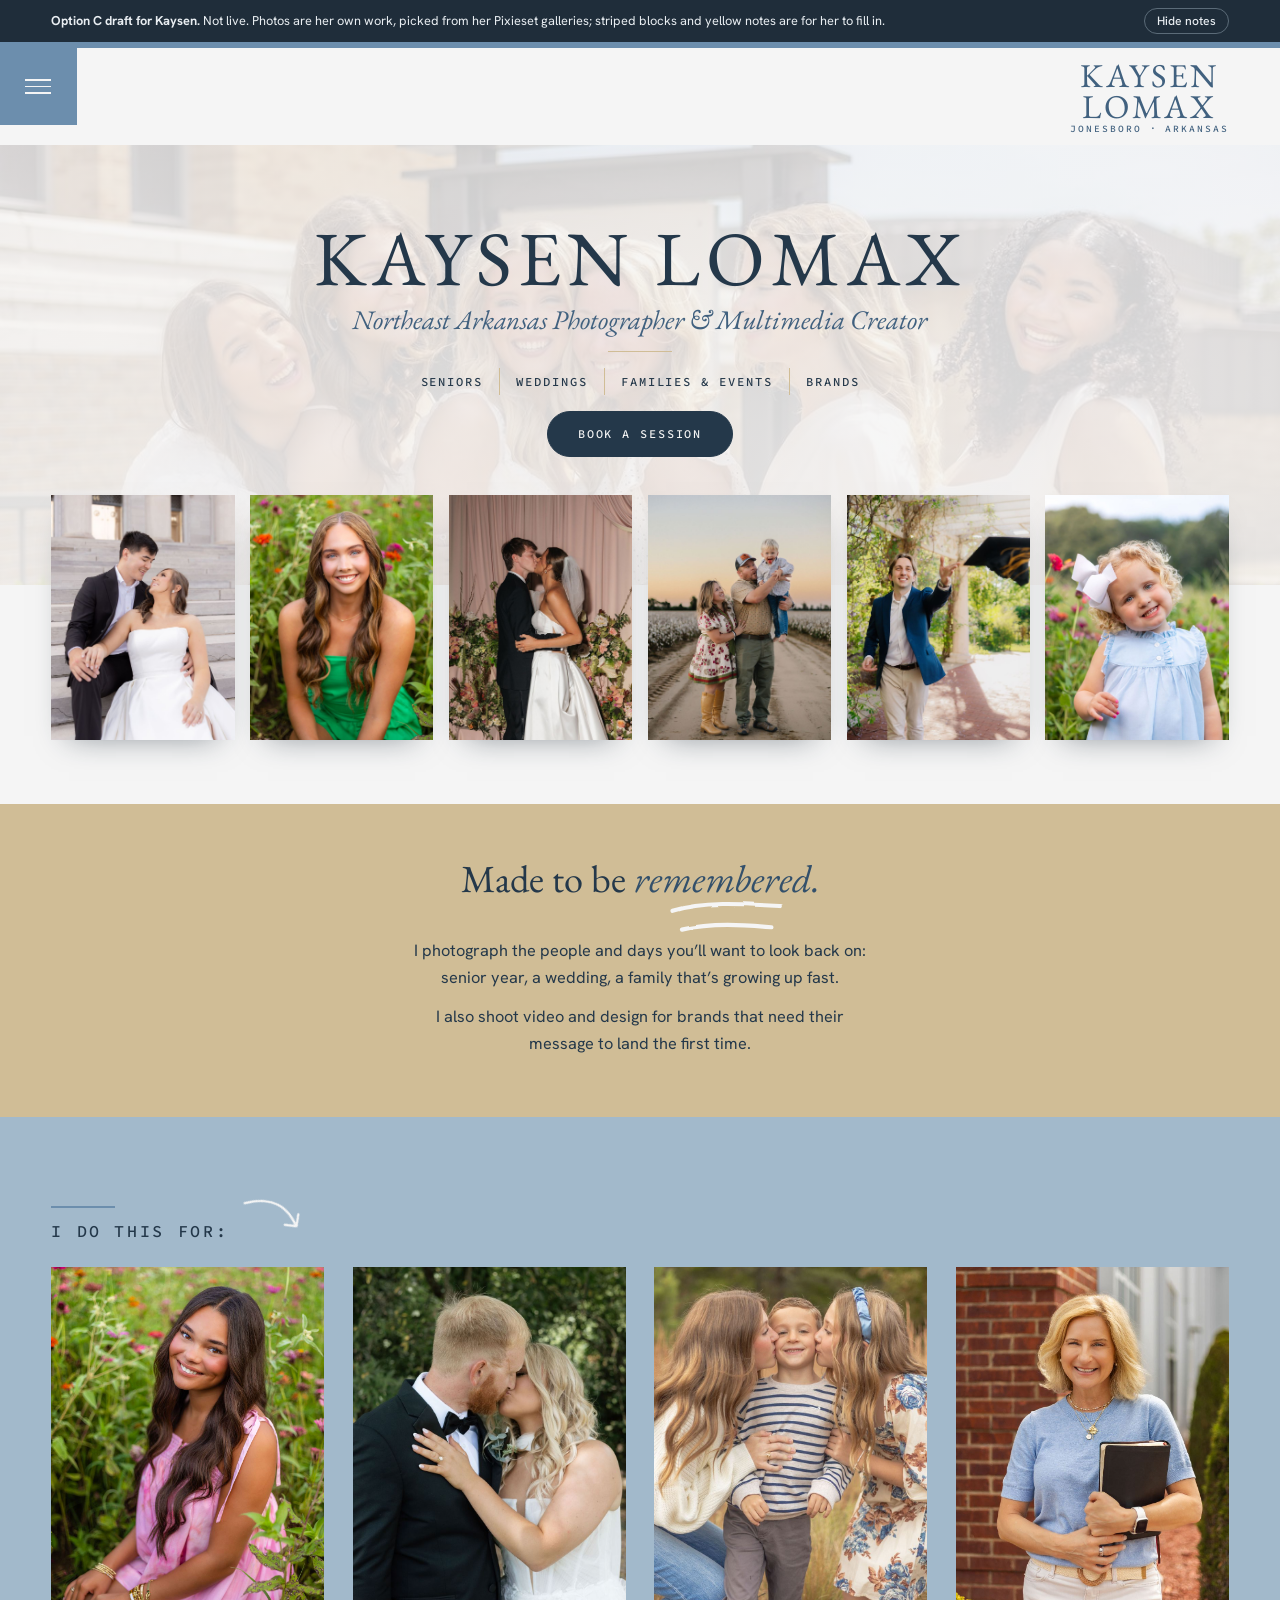
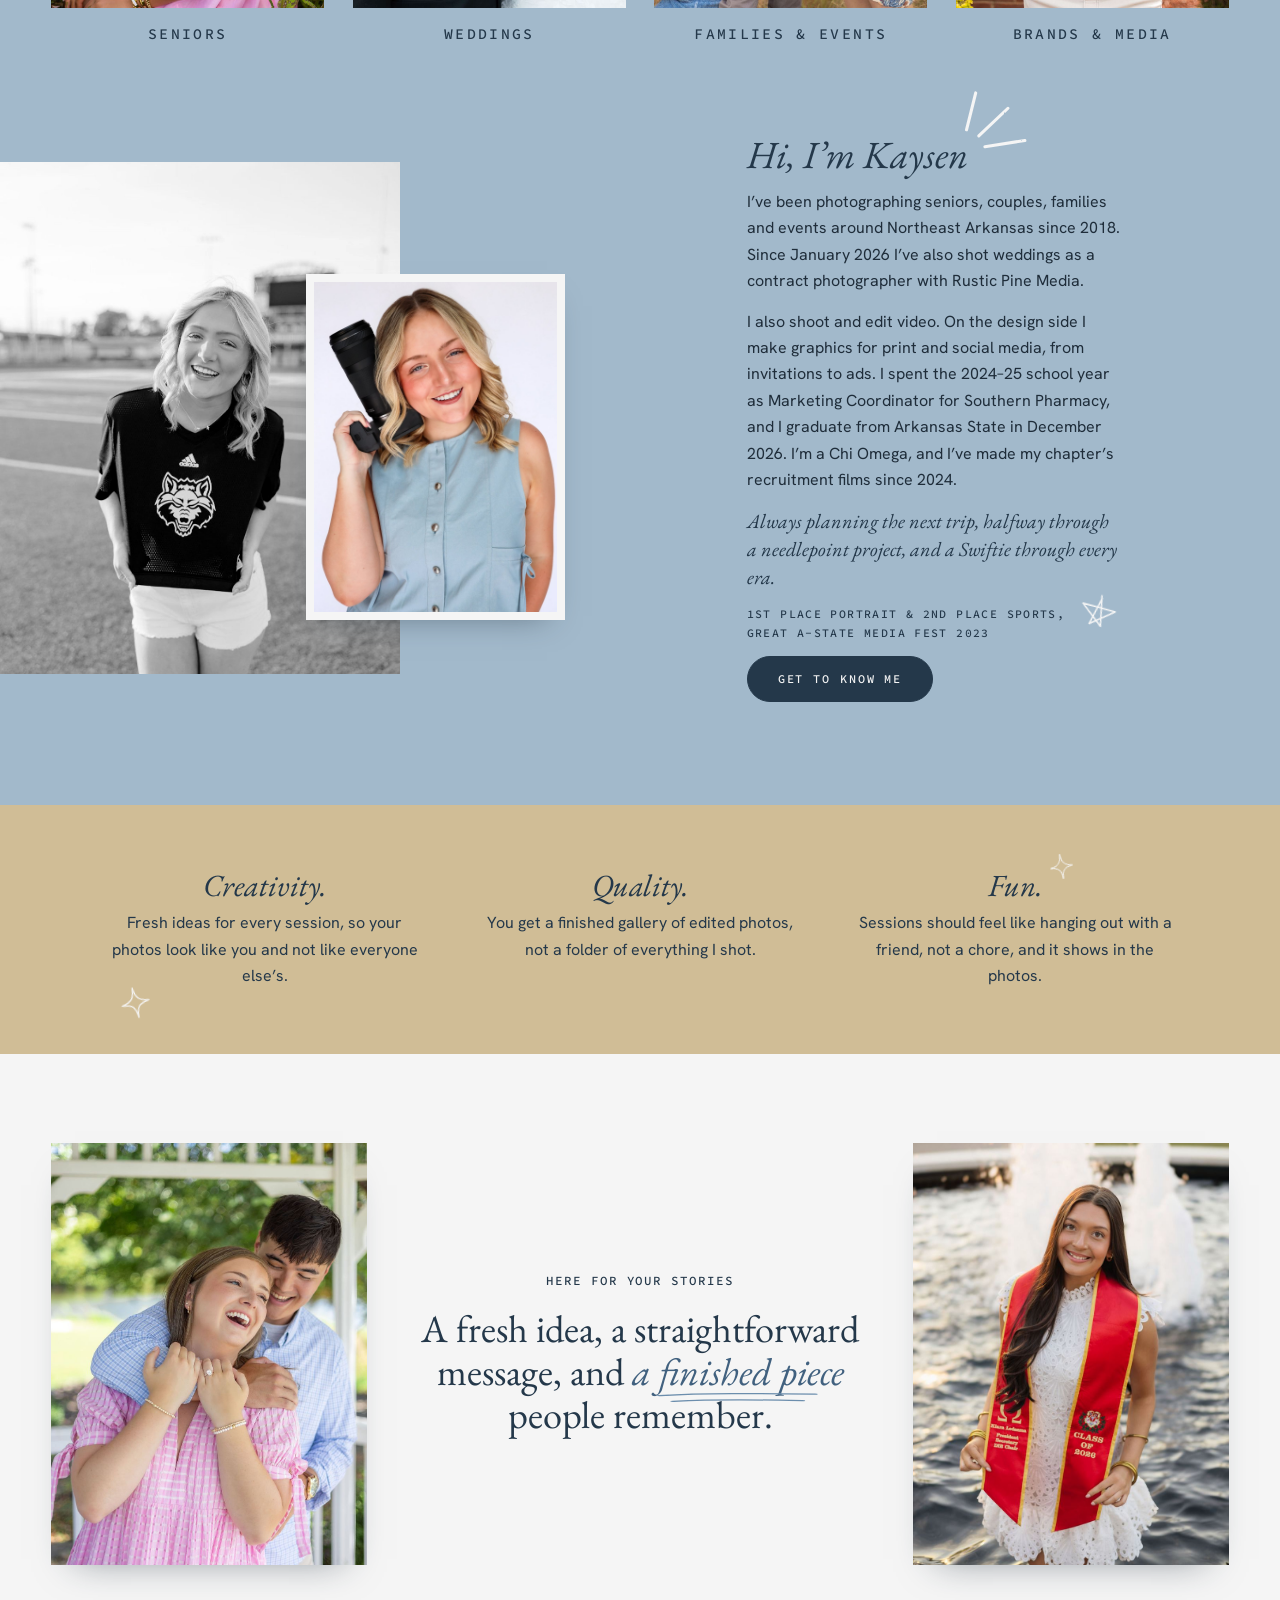
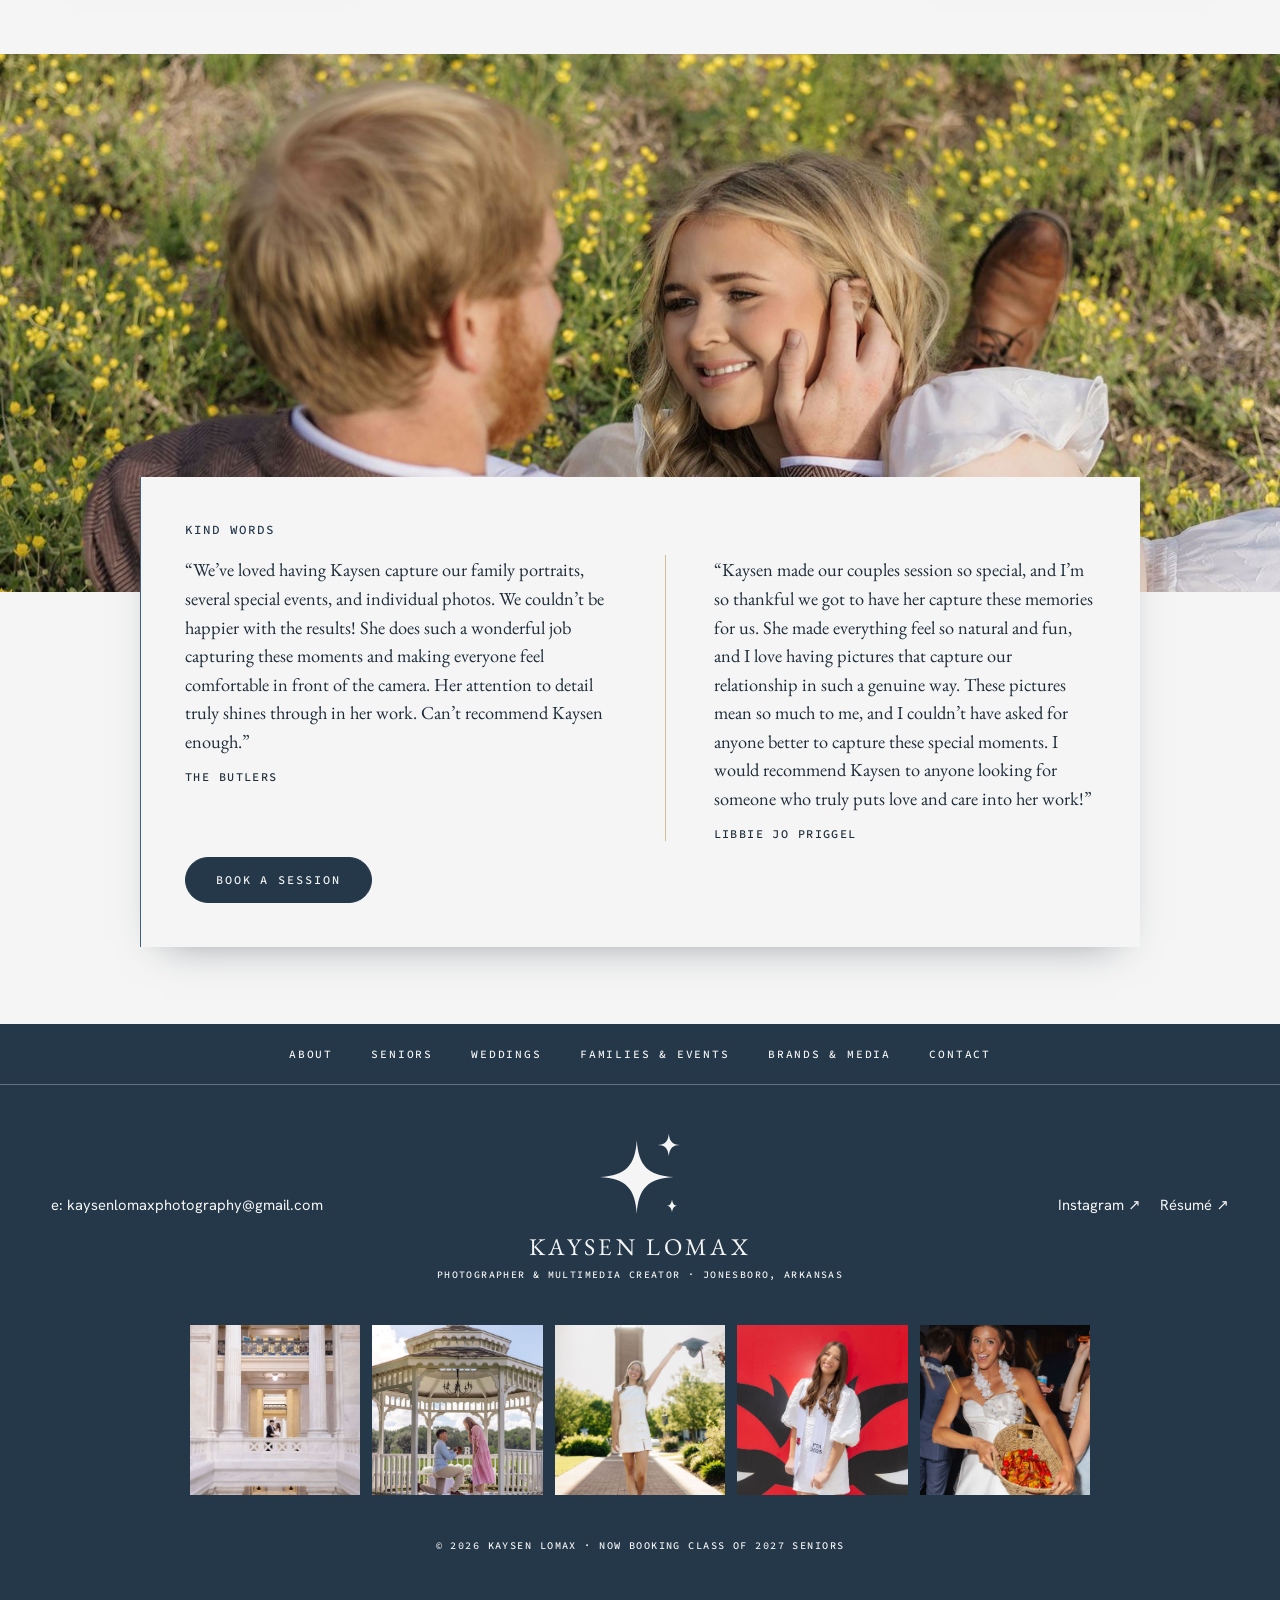
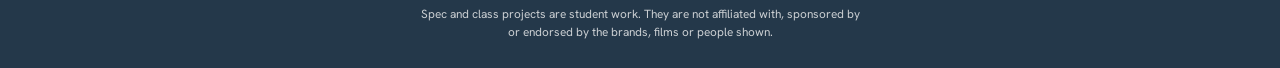
==== commit 9f5af9b6: "Option C: drop the Valley View High School award" ====
--- a/c/index.html
+++ b/c/index.html
@@ -1,9 +1,9 @@
-<!doctype html><html lang="en"><head><meta charset="utf-8"><meta name="viewport" content="width=device-width,initial-scale=1"><title>Kaysen Lomax · Northeast Arkansas Photographer</title>
-<meta name="description" content="Kaysen Lomax is a Northeast Arkansas photographer based in Jonesboro: senior portraits, weddings, families and events, plus headshots, video and design for brands.">
+<!doctype html><html lang="en"><head><meta charset="utf-8"><meta name="viewport" content="width=device-width,initial-scale=1"><title>Kaysen Lomax · Northeast Arkansas Photographer &amp; Multimedia Creator</title>
+<meta name="description" content="Kaysen Lomax is a Northeast Arkansas photographer and multimedia creator in Jonesboro: senior portraits, weddings, families and events, plus video and design for brands.">
 <!-- link previews (texts, Facebook, Instagram); swap the address when the site moves to its own domain -->
 <meta property="og:type" content="website">
 <meta property="og:site_name" content="Kaysen Lomax Photography">
-<meta property="og:title" content="Kaysen Lomax · Northeast Arkansas Photographer">
+<meta property="og:title" content="Kaysen Lomax · Northeast Arkansas Photographer &amp; Multimedia Creator">
 <meta property="og:description" content="Senior portraits, weddings, families and events across Northeast Arkansas, plus headshots, video and design for brands.">
 <meta property="og:url" content="https://lomaxkyle.github.io/kaysen/c/">
 <meta property="og:image" content="https://lomaxkyle.github.io/kaysen/c/images/og-share.jpg">
@@ -15,7 +15,7 @@
 <link rel="preconnect" href="https://fonts.googleapis.com">
 <link rel="preconnect" href="https://fonts.gstatic.com" crossorigin>
 <link rel="stylesheet" href="https://fonts.googleapis.com/css2?family=EB+Garamond:ital,wght@0,400;0,500;1,400;1,500&family=Hanken+Grotesk:wght@400;500;600&family=Source+Code+Pro:wght@400;500&display=swap">
-<link rel="stylesheet" href="css/site.css?v=f3acdeb7">
+<link rel="stylesheet" href="css/site.css?v=b828b5db">
 
 <svg width="0" height="0" style="position:absolute" aria-hidden="true">
   <symbol id="sprig" viewBox="0 0 120 120">
@@ -78,73 +78,73 @@
 <section class="page" data-page="home">
   <div class="hero">
     <div class="hero-card">
-      <h1><span class="nm">Kaysen Lomax</span><span class="role">Northeast Arkansas Photographer</span></h1>
+      <h1><span class="nm">Kaysen Lomax</span><span class="role">Northeast Arkansas Photographer &amp; Multimedia Creator</span></h1>
       <span class="rule" aria-hidden="true"></span>
       <div class="tags"><a href="#seniors">Seniors</a><a href="#weddings">Weddings</a><a href="#families">Families &amp; Events</a><a href="#brands">Brands</a></div>
       <a class="btn" href="#contact">Book a session</a>
     </div>
     <div class="hero-row">
-      <img src="images/p-couple-capitol-steps.jpg" alt="Couple seated on the marble steps of the State Capitol, nose to nose">
-      <img src="images/p-senior-green-dress.jpg" alt="Senior girl in a green dress smiling among wildflowers">
-      <img src="images/p-wedding-reception-kiss.jpg" alt="Bride and groom kissing in front of blush drapes and flowers">
-      <img src="images/p-family-cotton-row.jpg" alt="Family of three walking down a cotton-field road at sunset">
-      <img src="images/p-senior-cap-toss.jpg" alt="Graduate in a navy blazer tossing his cap under a pergola">
-      <img src="images/p-toddler-blue-bow.jpg" alt="Toddler in a blue dress and white bow smiling among wildflowers">
+      <img src="images/p-couple-capitol-steps.jpg" alt="Couple seated on the marble steps of the State Capitol, nose to nose" width="800" height="1200">
+      <img src="images/p-senior-green-dress.jpg" alt="Senior girl in a green dress smiling among wildflowers" width="960" height="1200">
+      <img src="images/p-wedding-reception-kiss.jpg" alt="Bride and groom kissing in front of blush drapes and flowers" width="800" height="1200">
+      <img src="images/p-family-cotton-row.jpg" alt="Family of three walking down a cotton-field road at sunset" width="800" height="1200">
+      <img src="images/p-senior-cap-toss.jpg" alt="Graduate in a navy blazer tossing his cap under a pergola" width="800" height="1200">
+      <img src="images/p-toddler-blue-bow.jpg" alt="Toddler in a blue dress and white bow smiling among wildflowers" width="1005" height="1200">
     </div>
   </div>
 
   <section class="lede">
     <h2>Made to be <em class="mk">remembered.<svg class="stamp mk-under" viewBox="0 0 120 30" aria-hidden="true"><use href="#under"/></svg></em></h2>
-    <p>I photograph the people and days you'll want to look back on: senior year, a wedding, a family that's growing up fast.</p>
+    <p>I photograph the people and days you’ll want to look back on: senior year, a wedding, a family that’s growing up fast.</p>
     <p>I also shoot video and design for brands that need their message to land the first time.</p>
   </section>
 
   <section class="doors-wrap">
     <p class="label rule mk">I do this for:<svg class="stamp mk-arrow" aria-hidden="true"><use href="#arrow"/></svg></p>
     <div class="doors">
-      <a href="#seniors"><span class="img"><img src="images/p-senior-pink-dress.jpg" alt=""></span><span class="tagbtn">Seniors</span></a>
-      <a href="#weddings"><span class="img"><img src="images/p-wedding-kiss-greenery.jpg" alt=""></span><span class="tagbtn">Weddings</span></a>
-      <a href="#families"><span class="img"><img src="images/p-siblings-kiss.jpg" alt=""></span><span class="tagbtn">Families &amp; Events</span></a>
-      <a href="#brands"><span class="img"><img src="images/p-brand-kass.jpg" alt="" style="object-position:center 20%"></span><span class="tagbtn">Brands &amp; Media</span></a>
+      <a href="#seniors"><span class="img"><img src="images/p-senior-pink-dress.jpg" alt="" width="960" height="1200"></span><span class="tagbtn">Seniors</span></a>
+      <a href="#weddings"><span class="img"><img src="images/p-wedding-kiss-greenery.jpg" alt="" width="800" height="1200"></span><span class="tagbtn">Weddings</span></a>
+      <a href="#families"><span class="img"><img src="images/p-siblings-kiss.jpg" alt="" width="800" height="1200"></span><span class="tagbtn">Families &amp; Events</span></a>
+      <a href="#brands"><span class="img"><img src="images/p-brand-kass.jpg" alt="" style="object-position:center 20%" width="927" height="1200"></span><span class="tagbtn">Brands &amp; Media</span></a>
     </div>
   </section>
 
   <section class="hi">
     <div class="hi-photos">
-      <img class="back" src="images/headshot-field.jpg" alt="Kaysen on the A-State football field">
-      <img class="front" src="images/headshot-camera.jpg" alt="Kaysen smiling with her camera on her shoulder">
+      <img class="back" src="images/headshot-field.jpg" alt="Kaysen on the A-State football field" width="933" height="1400">
+      <img class="front" src="images/headshot-camera.jpg" alt="Kaysen smiling with her camera on her shoulder" width="1388" height="1400">
     </div>
     <div class="hi-text">
-      <h2 class="mk">Hi, I'm Kaysen<svg class="stamp mk-after" aria-hidden="true"><use href="#ding"/></svg></h2>
-      <p>I've been photographing seniors, couples, families and events around Northeast Arkansas since 2018. Since January 2026 I've also shot weddings as a contract photographer with Rustic Pine Media.</p>
-      <p>Behind the camera I shoot and edit video and design posters, invitations and ads. I spent a year as Marketing Coordinator for Southern Pharmacy, and I graduate from Arkansas State in December 2026.</p>
+      <h2 class="mk">Hi, I’m Kaysen<svg class="stamp mk-after" aria-hidden="true"><use href="#ding"/></svg></h2>
+      <p>I’ve been photographing seniors, couples, families and events around Northeast Arkansas since 2018. Since January 2026 I’ve also shot weddings as a contract photographer with Rustic Pine Media.</p>
+      <p>I also shoot and edit video. On the design side I make graphics for print and social media, from invitations to ads. I spent the 2024–25 school year as Marketing Coordinator for Southern Pharmacy, and I graduate from Arkansas State in December 2026. I’m a Chi Omega, and I’ve made my chapter’s recruitment films since 2024.</p>
       <p class="me">Always planning the next trip, halfway through a needlepoint project, and a Swiftie through every era.</p>
-      <p class="cred mk">1st Place Portrait &amp; 2nd Place Sports, Great A-State Media Fest<svg class="stamp mk-star" aria-hidden="true"><use href="#ostar"/></svg></p>
+      <p class="cred mk">1st Place Portrait &amp; 2nd Place Sports, Great A-State Media Fest 2023<svg class="stamp mk-star" aria-hidden="true"><use href="#ostar"/></svg></p>
       <div class="btns"><a class="btn" href="#about">Get to know me</a></div>
     </div>
   </section>
 
   <section class="values">
-    <div class="v1"><h3>Creativity.</h3><p>Fresh ideas for every session, so your photos look like you and not like everyone else's.</p><svg class="stamp v-spark" aria-hidden="true"><use href="#osprk"/></svg></div>
-    <div><h3>Quality.</h3><p>You get a finished gallery of edited images, not a folder of everything I shot.</p></div>
+    <div class="v1"><h3>Creativity.</h3><p>Fresh ideas for every session, so your photos look like you and not like everyone else’s.</p><svg class="stamp v-spark" aria-hidden="true"><use href="#osprk"/></svg></div>
+    <div><h3>Quality.</h3><p>You get a finished gallery of edited photos, not a folder of everything I shot.</p></div>
     <div><h3 class="mk">Fun.<svg class="stamp mk-after" aria-hidden="true"><use href="#osprk"/></svg></h3><p>Sessions should feel like hanging out with a friend, not a chore, and it shows in the photos.</p></div>
   </section>
 
   <section class="pull">
-    <img class="pa" src="images/p-couple-gazebo-laugh.jpg" alt="Newly engaged couple laughing, his arms around her shoulders">
+    <img class="pa" src="images/p-couple-gazebo-laugh.jpg" alt="Newly engaged couple laughing, his arms around her shoulders" width="960" height="1200" loading="lazy" decoding="async">
     <div class="pull-text">
       <p class="label">Here for your stories</p>
       <h2>A fresh idea, a straightforward message, and <span class="mkw"><em>a finished piece</em><svg class="stamp mk-under" viewBox="0 0 120 30" preserveAspectRatio="none" aria-hidden="true"><use href="#under"/></svg></span> people remember.</h2>
     </div>
-    <img class="pb" src="images/p-senior-grad-fountain.jpg" alt="Graduate in a white dress and red stole in front of a fountain">
+    <img class="pb" src="images/p-senior-grad-fountain.jpg" alt="Graduate in a white dress and red stole in front of a fountain" width="800" height="1200" loading="lazy" decoding="async">
   </section>
 
   <section class="review">
-    <div class="review-bg"><img src="images/p-couple-wildflowers-wide.jpg" alt=""></div>
+    <div class="review-bg"><img src="images/p-couple-wildflowers-wide.jpg" alt="" width="1600" height="1236" loading="lazy" decoding="async"></div>
     <div class="card">
       <p class="label">Kind words</p>
       <div class="quotes">
-        <figure><blockquote>“We’ve loved having Kaysen capture our family portraits, several special events, and individual photos. We couldn’t be happier with the results! She does such a wonderful job capturing these moments and making everyone feel comfortable in front of the camera. Her attention to detail truly shines through in her work. Can't recommend Kaysen enough.”</blockquote><figcaption class="who-said">The Butlers</figcaption></figure>
+        <figure><blockquote>“We’ve loved having Kaysen capture our family portraits, several special events, and individual photos. We couldn’t be happier with the results! She does such a wonderful job capturing these moments and making everyone feel comfortable in front of the camera. Her attention to detail truly shines through in her work. Can’t recommend Kaysen enough.”</blockquote><figcaption class="who-said">The Butlers</figcaption></figure>
         <figure><blockquote>“Kaysen made our couples session so special, and I’m so thankful we got to have her capture these memories for us. She made everything feel so natural and fun, and I love having pictures that capture our relationship in such a genuine way. These pictures mean so much to me, and I couldn’t have asked for anyone better to capture these special moments. I would recommend Kaysen to anyone looking for someone who truly puts love and care into her work!”</blockquote><figcaption class="who-said">Libbie Jo Priggel</figcaption></figure>
       </div>
       <div class="btns"><a class="btn" href="#contact">Book a session</a></div>
@@ -158,20 +158,20 @@
     <div>
       <p class="label rule">Senior portraits · Jonesboro</p>
       <h1 class="mk">Seniors<svg class="stamp mk-after" aria-hidden="true"><use href="#aster"/></svg></h1>
-      <p class="lead">Your senior year gets one set of photos, and they should look like you. We'll pick spots around Jonesboro or wherever feels like yours, and bring the letter jacket, the truck, or the dog.</p>
+      <p class="lead">Your senior year gets one set of photos, and they should look like you. We’ll pick spots around Jonesboro, or wherever feels like yours. Bring the letter jacket, the truck or the dog.</p>
       <div class="btns"><a class="btn" href="#contact/senior">Inquire</a><span class="label">Now booking Class of 2027</span></div>
     </div>
     <div class="prints">
-      <img src="images/p-senior-pink-dress.jpg" alt="Senior girl in a pink dress seated among wildflowers">
-      <img src="images/p-senior-campus-walk.jpg" alt="Graduate in a red dress and stole on a tree-lined campus walk">
-      <img src="images/p-senior-fence-laugh.jpg" alt="Senior guy laughing on a wooden fence">
-      <img src="images/p-senior-grad-fountain.jpg" alt="Graduate with a red stole in front of a fountain">
-      <img src="images/p-senior-pta-cheer.jpg" alt="Graduate cheering with one arm up beside the Nursing and Health Professions sign">
-      <img src="images/p-senior-am-arch.jpg" alt="Graduate under the A&amp;M College arch on campus">
+      <img src="images/p-senior-pink-dress.jpg" alt="Senior girl in a pink dress seated among wildflowers" width="960" height="1200">
+      <img src="images/p-senior-campus-walk.jpg" alt="Graduate in a red dress and stole on a tree-lined campus walk" width="800" height="1200" loading="lazy" decoding="async">
+      <img src="images/p-senior-fence-laugh.jpg" alt="Senior guy laughing on a wooden fence" width="800" height="1200" loading="lazy" decoding="async">
+      <img src="images/p-senior-grad-fountain.jpg" alt="Graduate with a red stole in front of a fountain" width="800" height="1200" loading="lazy" decoding="async">
+      <img src="images/p-senior-pta-cheer.jpg" alt="Graduate cheering with one arm up beside the Nursing and Health Professions sign" width="800" height="1200" loading="lazy" decoding="async">
+      <img src="images/p-senior-am-arch.jpg" alt="Graduate under the A&amp;M College arch on campus" width="800" height="1200" loading="lazy" decoding="async">
     </div>
   </div>
   <div class="aud-body has-tiers">
-    <div class="tiers-head"><h2>Pick your session</h2><p class="prose">Three ways to do it. Every one includes help choosing outfits and spots and a private online gallery of edited images. Pricing comes with your inquiry.</p></div>
+    <div class="tiers-head"><h2>Pick your session</h2><p class="prose">Three ways to do it. Every one includes help choosing outfits and spots, and a private online gallery of edited photos. Pricing comes with your inquiry.</p></div>
     <div class="tiers">
       <article class="tier"><p class="label">Mini</p><h3>The Quick Click</h3><ul class="incl"><li>20–30 minutes</li><li>1 outfit</li><li>1 location</li><li>15–25 edited photos</li></ul><a class="btn" href="#contact/senior">Inquire</a></article>
       <article class="tier featured"><p class="label">Standard</p><h3>The Kaysen Klassic</h3><ul class="incl"><li>45–60 minutes</li><li>1–2 outfits</li><li>1–2 locations</li><li>35–50 edited photos</li></ul><a class="btn" href="#contact/senior">Inquire</a></article>
@@ -179,8 +179,8 @@
     </div>
     <ol class="steps">
       <li><h3>Say hey</h3><p>Fill out the short form. I reply within 1–2 business days.</p></li>
-      <li><h3>We plan it</h3><p>Locations, timing, outfits, and the shots that matter to you.</p></li>
-      <li><h3>We shoot</h3><p>Relaxed and moving. I guide every pose.</p></li>
+      <li><h3>We plan it</h3><p>Locations, timing, outfits and the shots that matter to you.</p></li>
+      <li><h3>We shoot</h3><p>Relaxed, and we keep moving. I guide every pose.</p></li>
       <li><h3>Your gallery</h3><p>Edited images in a private gallery within 4–6 weeks.</p></li>
     </ol>
   </div>
@@ -193,25 +193,25 @@
       <p class="label rule">Weddings · Northeast Arkansas</p>
       <h1 class="mk">Weddings<svg class="stamp mk-after" aria-hidden="true"><use href="#oheart"/></svg></h1>
       <p class="lead">Your wedding day moves fast. My job is to be where the moment is, keep you from stressing about photos, and hand back a gallery that feels like the day did.</p>
-      <p>I photograph weddings as a contract photographer with Rustic Pine Media, so wedding dates and packages are booked through them on Facebook.</p>
+      <p>I shoot weddings as a contract photographer with Rustic Pine Media, so dates and packages are booked through them on Facebook.</p>
       <div class="btns"><a class="btn" href="https://www.facebook.com/profile.php?id=61566493894341" target="_blank" rel="noopener">Book through Rustic Pine Media ↗</a></div>
     </div>
     <div class="prints">
-      <img src="images/p-wedding-getting-ready.jpg" alt="Getting ready: bride seated in window light with the groom behind her">
-      <img src="images/p-wedding-first-look.jpg" alt="First look: groom cupping the bride's face under a vine arbor">
-      <img src="images/p-wedding-ceremony-kiss.jpg" alt="Ceremony: first kiss under a draped pergola">
-      <img src="images/p-wedding-first-dance.jpg" alt="First dance on a checkerboard floor under hanging lights">
-      <img src="images/p-wedding-bride-emotion.jpg" alt="Bride with her hands to her face during the reception">
-      <img src="images/p-wedding-sendoff.jpg" alt="Send-off: bride and groom waving from the car window">
+      <img src="images/p-wedding-getting-ready.jpg" alt="Getting ready: bride seated in window light with the groom behind her" width="800" height="1200" loading="lazy" decoding="async">
+      <img src="images/p-wedding-first-look.jpg" alt="First look: groom cupping the bride's face under a vine arbor" width="928" height="1200" loading="lazy" decoding="async">
+      <img src="images/p-wedding-ceremony-kiss.jpg" alt="Ceremony: first kiss under a draped pergola" width="928" height="1200" loading="lazy" decoding="async">
+      <img src="images/p-wedding-first-dance.jpg" alt="First dance on a checkerboard floor under hanging lights" width="800" height="1200" loading="lazy" decoding="async">
+      <img src="images/p-wedding-bride-emotion.jpg" alt="Bride with her hands to her face during the reception" width="800" height="1200" loading="lazy" decoding="async">
+      <img src="images/p-wedding-sendoff.jpg" alt="Send-off: bride and groom waving from the car window" width="800" height="1200" loading="lazy" decoding="async">
     </div>
   </div>
   <div class="aud-body">
-    <div><h2>What's included</h2>
-      <ul class="incl"><li>12 hours of coverage</li><li>A second shooter, available as an add-on</li><li>A planning call and a shot list built with you</li><li>Online gallery of edited images</li></ul>
+    <div><h2>What a package includes</h2>
+      <ul class="incl"><li>12 hours of coverage</li><li>Option to add a second shooter</li><li>A planning call and a shot list built with you</li><li>Online gallery of edited photos</li></ul>
     </div>
     <ol class="steps">
       <li><h3>Book your date</h3><p>Message Rustic Pine Media on Facebook with your date and venue to choose your package.</p></li>
-      <li><h3>Plan the day</h3><p>Timeline, family photo list, and the moments you care about most.</p></li>
+      <li><h3>Plan the day</h3><p>Timeline, family photo list and the moments you care about most.</p></li>
       <li><h3>The day</h3><p>I stay a step ahead so you can stay in it.</p></li>
       <li><h3>Your gallery</h3><p>Edited images within 4–6 weeks.</p></li>
     </ol>
@@ -224,34 +224,34 @@
     <div>
       <p class="label rule">Families, teams &amp; Greek life</p>
       <h1 class="mk has-under">Families &amp; Events<svg class="stamp mk-under wave" viewBox="0 0 120 36" aria-hidden="true"><use href="#squig"/></svg></h1>
-      <p class="lead">Relaxed family sessions, outdoors or at home, kids and dogs welcome. Plus recruitment, formals, philanthropy events, team days and group photos.</p>
+      <p class="lead">Relaxed family sessions, outdoors or at home, kids and dogs welcome. Plus recruitment, Bid Day, formals, philanthropy events, team days and group photos.</p>
       <div class="btns"><a class="btn" href="#contact/family">Inquire</a></div>
     </div>
     <div class="prints">
-      <img src="images/p-family-maternity.jpg" alt="Expecting mom looking up at her toddler on dad's shoulders in golden grass">
-      <img src="images/p-toddler-blue-bow.jpg" alt="Toddler in a blue dress and white bow smiling among wildflowers">
-      <img src="images/p-prom-couple.jpg" alt="Prom couple laughing at each other in a garden">
-      <img src="images/p-grads-pta-group.jpg" alt="Six graduates in white laughing together outside the nursing building">
-      <img src="images/p-event-live-music.jpg" alt="Singer with a red guitar performing on stage">
-      <img src="images/p-prom-boutonniere.jpg" alt="Pinning a boutonniere on a prom date">
+      <img src="images/p-family-maternity.jpg" alt="Expecting mom looking up at her toddler on dad's shoulders in golden grass" width="800" height="1200" loading="lazy" decoding="async">
+      <img src="images/p-toddler-blue-bow.jpg" alt="Toddler in a blue dress and white bow smiling among wildflowers" width="1005" height="1200">
+      <img src="images/p-prom-couple.jpg" alt="Prom couple laughing at each other in a garden" width="800" height="1200" loading="lazy" decoding="async">
+      <img src="images/p-grads-pta-group.jpg" alt="Six graduates in white laughing together outside the nursing building" width="1200" height="800" loading="lazy" decoding="async">
+      <img src="images/p-event-live-music.jpg" alt="Singer with a red guitar performing on stage" width="800" height="1200" loading="lazy" decoding="async">
+      <img src="images/p-prom-boutonniere.jpg" alt="Pinning a boutonniere on a prom date" width="800" height="1200" loading="lazy" decoding="async">
     </div>
   </div>
   <div class="aud-body has-tiers">
-    <div class="tiers-head"><h2>Pick your session</h2><p class="prose">Three ways to do it. Every one includes help picking the spot and what to wear, and a private online gallery of edited images. Pricing comes with your inquiry.</p></div>
+    <div class="tiers-head"><h2>Pick your session</h2><p class="prose">Three ways to do it. Every one includes help picking the spot and what to wear, and a private online gallery of edited photos. Pricing comes with your inquiry.</p></div>
     <div class="tiers">
       <article class="tier"><p class="label">Mini</p><h3>The Quick Click</h3><ul class="incl"><li>20–30 minutes</li><li>1 location</li><li>15–20 edited photos</li></ul><a class="btn" href="#contact/family">Inquire</a></article>
       <article class="tier featured"><p class="label">Standard</p><h3>The Kaysen Klassic</h3><ul class="incl"><li>45–60 minutes</li><li>1 location</li><li>35–50 edited photos</li></ul><a class="btn" href="#contact/family">Inquire</a></article>
       <article class="tier"><p class="label">Deluxe</p><h3>The Full Frame</h3><ul class="incl"><li>60–90 minutes</li><li>1–2 locations</li><li>50–75 edited photos</li></ul><a class="btn" href="#contact/family">Inquire</a></article>
     </div>
-    <div class="tiers-head"><h2>Event coverage</h2><p class="prose">For recruitment, formals, philanthropy events, team days and chapter group photos. Every booking includes a shared online gallery of edited images, ready to post.</p></div>
+    <div class="tiers-head"><h2>Event coverage</h2><p class="prose">For recruitment, Bid Day, formals, philanthropy events, team days and chapter group photos. Every booking includes a shared online gallery of edited photos, ready to post.</p></div>
     <div class="tiers">
-      <article class="tier"><p class="label">Mini</p><h3>1–2 hours</h3><ul class="incl"><li>A chapter meeting, a team photo day, or the heart of a short event</li><li>Edited gallery to share</li></ul><a class="btn" href="#contact/family">Inquire</a></article>
-      <article class="tier featured"><p class="label">Standard</p><h3>3–4 hours</h3><ul class="incl"><li>A formal, a philanthropy event, or a game day start to finish</li><li>Edited gallery to share</li></ul><a class="btn" href="#contact/family">Inquire</a></article>
-      <article class="tier"><p class="label">Deluxe</p><h3>5–6 hours</h3><ul class="incl"><li>A full recruitment day or a multi-part event, with group photos built in</li><li>Edited gallery to share</li></ul><a class="btn" href="#contact/family">Inquire</a></article>
+      <article class="tier"><p class="label">Mini</p><h3>1–2 hours</h3><ul class="incl"><li>A chapter meeting, a team photo day or the heart of a short event</li><li>Edited gallery to share</li></ul><a class="btn" href="#contact/family">Inquire</a></article>
+      <article class="tier featured"><p class="label">Standard</p><h3>3–4 hours</h3><ul class="incl"><li>A formal, a philanthropy event or a game day start to finish</li><li>Edited gallery to share</li></ul><a class="btn" href="#contact/family">Inquire</a></article>
+      <article class="tier"><p class="label">Deluxe</p><h3>5–6 hours</h3><ul class="incl"><li>A full recruitment round, Bid Day or a multi-part event, with group photos built in</li><li>Edited gallery to share</li></ul><a class="btn" href="#contact/family">Inquire</a></article>
     </div>
     <ol class="steps">
       <li><h3>Say hey</h3><p>Tell me who, where and roughly when.</p></li>
-      <li><h3>We plan it</h3><p>Timing, light, and the group shots you need.</p></li>
+      <li><h3>We plan it</h3><p>Timing, light and the group shots you need.</p></li>
       <li><h3>We shoot</h3><p>I keep it moving so no one holds a smile for long.</p></li>
       <li><h3>Your gallery</h3><p>Ready to share within 4–6 weeks.</p></li>
     </ol>
@@ -264,76 +264,76 @@
     <div>
       <p class="label rule">For businesses &amp; brands</p>
       <h1 class="mk">Brands &amp; Media<svg class="stamp mk-after" aria-hidden="true"><use href="#osprk"/></svg></h1>
-      <p class="lead">Video, design and marketing work: chapter films, a spec commercial, a full marketing year for a local pharmacy, my own brand identity, and the posters, invitations and ads in between.</p>
+      <p class="lead">Video, design and marketing work: chapter films, a spec commercial, a school year of marketing for a local pharmacy, my own brand identity, and the posters, invitations and ads in between.</p>
       <div class="btns"><a class="btn" href="#contact/employer">Work with me</a><a class="btn ghost" href="#about">Résumé &amp; experience</a></div>
     </div>
   </div>
 
-  <div class="sec"><p class="label rule">Projects</p>
+  <div class="sec"><h2 class="label rule">Projects</h2>
     <div class="cases four">
-      <a href="#case-pharmacy"><span class="img"><img src="images/d-sp-web-01-home.jpg" alt=""></span><b>Southern Pharmacy</b><span>Marketing · 2024–26</span></a>
-      <a href="#case-brand"><span class="img"><img src="images/d-klp-business-card.jpg" alt="" style="object-position:left center"></span><b>Kaysen Lomax Photography</b><span>Brand identity · 2025–26</span></a>
-      <a href="#case-impact"><span class="img"><img src="images/video-make-an-impact.jpg" alt=""></span><b>Chi Omega films</b><span>Three chapter videos · 2024–26</span></a>
-      <a href="#case-stanley"><span class="img"><img src="images/yt-qPALedo8Fls.jpg" alt=""></span><b>Stanley Quencher</b><span>Spec commercial</span></a>
-    </div>
-  </div>
-
-  <div class="sec"><p class="label rule">Headshots</p>
+      <a href="#case-pharmacy"><span class="img"><img src="images/d-sp-web-01-home.jpg" alt="" width="1400" height="787" loading="lazy" decoding="async"></span><b>Southern Pharmacy</b><span>Marketing · 2024–26</span></a>
+      <a href="#case-brand"><span class="img"><img src="images/d-klp-business-card.jpg" alt="" style="object-position:left center" width="1400" height="800" loading="lazy" decoding="async"></span><b>Kaysen Lomax Photography</b><span>Brand identity · 2025–26</span></a>
+      <a href="#case-impact"><span class="img"><img src="images/video-make-an-impact.jpg" alt="" width="1400" height="788" loading="lazy" decoding="async"></span><b>Chi Omega films</b><span>Eight recruitment films · 2024–26</span></a>
+      <a href="#case-stanley"><span class="img"><img src="images/yt-qPALedo8Fls.jpg" alt="" width="1280" height="720" loading="lazy" decoding="async"></span><b>Stanley Quencher</b><span>Spec commercial</span></a>
+    </div>
+  </div>
+
+  <div class="sec"><h2 class="label rule">Headshots</h2>
     <div class="headshots">
-      <img src="images/p-headshot-tan-blazer.jpg" alt="Studio headshot of a woman in a tan blazer">
-      <img src="images/p-headshot-laugh.jpg" alt="Studio portrait of a woman laughing in a dark blazer">
-      <img src="images/p-headshot-suit.jpg" alt="Studio headshot of a man in a navy suit">
-      <img src="images/p-headshot-black-blazer.jpg" alt="Studio headshot of a woman in a black blazer and light blue shirt">
-      <img src="images/p-headshot-green-sweater.jpg" alt="Studio headshot of a man laughing in a green quarter-zip sweater">
-      <img src="images/p-headshot-red-jacket.jpg" alt="Studio headshot of a woman in a red jacket over a white tee">
-    </div>
-  </div>
-
-  <div class="sec"><p class="label rule">Video</p>
+      <img src="images/p-headshot-tan-blazer.jpg" alt="Studio headshot of a woman in a tan blazer" width="1021" height="1200" loading="lazy" decoding="async">
+      <img src="images/p-headshot-laugh.jpg" alt="Studio portrait of a woman laughing in a dark blazer" width="800" height="1200" loading="lazy" decoding="async">
+      <img src="images/p-headshot-suit.jpg" alt="Studio headshot of a man in a navy suit" width="1200" height="960" loading="lazy" decoding="async">
+      <img src="images/p-headshot-black-blazer.jpg" alt="Studio headshot of a woman in a black blazer and light blue shirt" width="800" height="1200" loading="lazy" decoding="async">
+      <img src="images/p-headshot-green-sweater.jpg" alt="Studio headshot of a man laughing in a green quarter-zip sweater" width="800" height="1200" loading="lazy" decoding="async">
+      <img src="images/p-headshot-red-jacket.jpg" alt="Studio headshot of a woman in a red jacket over a white tee" width="800" height="1200" loading="lazy" decoding="async">
+    </div>
+  </div>
+
+  <div class="sec"><h2 class="label rule">Video</h2>
     <div class="vids">
-      <a class="vid" href="#case-impact/impact-2026"><img src="images/video-make-an-impact.jpg" alt="Make an Impact, Make a Wish title card"><b>Make an Impact 2026</b><span>Chi Omega · Make-A-Wish · 4:16</span></a>
-      <a class="vid" href="#case-impact/welcome-2026"><img src="images/video-welcome-chi-omega.jpg" alt="Welcome to Chi Omega title card"><b>Welcome to Chi Omega 2026</b><span>Chi Omega · Chapter film · 4:36</span></a>
-      <a class="vid" href="#case-impact/impact-2025"><img src="images/yt-jUqhx4ECJ5s.jpg" alt="Two Chi Omega members talking on a couch"><b>Make an Impact 2025</b><span>Chi Omega · Make-A-Wish · 3:38</span></a>
-      <a class="vid" href="#case-impact/info-2025"><img src="images/yt-eol754KdjuE.jpg" alt="Two members talking about transferring to A-State"><b>Chi Omega Info 2025</b><span>Chi Omega · Chapter film · 3:05</span></a>
-      <a class="vid" href="#case-impact/impact-2024"><img src="images/yt-pK99GS0u5Dg.jpg" alt="Members in front of lit-up Make-A-Wish letters"><b>Make an Impact 2024</b><span>Chi Omega · Make-A-Wish · 4:02</span></a>
-      <a class="vid" href="#case-impact/info-2024"><img src="images/yt-JFsKGr-h1GY.jpg" alt="Four members smiling outdoors"><b>Chi Omega Info 2024</b><span>Chi Omega · Chapter film · 3:42</span></a>
-      <a class="vid" href="#case-impact/sisterhood"><img src="images/video-sisterhood.jpg" alt="Sisterhood title card"><b>Sisterhood 2024</b><span>Chi Omega · Chapter film · 4:10</span></a>
-      <a class="vid" href="#case-impact/pref-2024"><img src="images/yt-5J9G_6pK83U.jpg" alt="Two members in a black-and-white portrait"><b>Pref Night 2024</b><span>Chi Omega · Recruitment · 2:09</span></a>
-      <a class="vid" href="#case-sigma-chi"><img src="images/yt-L2CZKxyk4BM.jpg" alt="Still from the Sigma Chi Ski Lodge party video"><b>Sigma Chi Ski Lodge 2023</b><span>Event recap · 1:45</span></a>
-      <a class="vid" href="#case-sorority-life"><img src="images/video-sorority-life.jpg" alt="A-State Sorority Life title card"><b>Sorority Life</b><span>A-State · 0:33</span></a>
-      <a class="vid" href="#case-stanley"><img src="images/yt-qPALedo8Fls.jpg" alt="Still from the Stanley Quencher commercial"><b>Stanley Quencher</b><span>Spec commercial · :30 / :15 / :06 / pitch</span></a>
-      <a class="vid" href="#case-color-reel"><img src="images/yt-SLY8nv7CcPA.jpg" alt="Students in red at the Order of the Pack event, after color correction"><b>Order of the Pack</b><span>Color correction · Before &amp; after · 1:50</span></a>
-    </div>
-  </div>
-
-  <div class="sec"><p class="label rule">Design</p>
+      <a class="vid" href="#case-impact/impact-2026"><img src="images/video-make-an-impact.jpg" alt="Make an Impact, Make a Wish title card" width="1400" height="788" loading="lazy" decoding="async"><b>Make an Impact 2026</b><span>Chi Omega · Make-A-Wish · 4:16</span></a>
+      <a class="vid" href="#case-impact/welcome-2026"><img src="images/video-welcome-chi-omega.jpg" alt="Welcome to Chi Omega title card" width="1400" height="788" loading="lazy" decoding="async"><b>Welcome to Chi Omega 2026</b><span>Chi Omega · Chapter film · 4:36</span></a>
+      <a class="vid" href="#case-impact/impact-2025"><img src="images/yt-jUqhx4ECJ5s.jpg" alt="Two Chi Omega members talking on a couch" width="1280" height="720" loading="lazy" decoding="async"><b>Make an Impact 2025</b><span>Chi Omega · Make-A-Wish · 3:38</span></a>
+      <a class="vid" href="#case-impact/info-2025"><img src="images/yt-eol754KdjuE.jpg" alt="Two members talking about transferring to A-State" width="1280" height="720" loading="lazy" decoding="async"><b>Chi Omega Info 2025</b><span>Chi Omega · Chapter film · 3:05</span></a>
+      <a class="vid" href="#case-impact/impact-2024"><img src="images/yt-pK99GS0u5Dg.jpg" alt="Members in front of lit-up Make-A-Wish letters" width="1280" height="720" loading="lazy" decoding="async"><b>Make an Impact 2024</b><span>Chi Omega · Make-A-Wish · 4:02</span></a>
+      <a class="vid" href="#case-impact/info-2024"><img src="images/yt-JFsKGr-h1GY.jpg" alt="Four members smiling outdoors" width="1280" height="720" loading="lazy" decoding="async"><b>Chi Omega Info 2024</b><span>Chi Omega · Chapter film · 3:42</span></a>
+      <a class="vid" href="#case-impact/sisterhood"><img src="images/video-sisterhood.jpg" alt="Sisterhood title card" width="1400" height="788" loading="lazy" decoding="async"><b>Sisterhood 2024</b><span>Chi Omega · Chapter film · 4:10</span></a>
+      <a class="vid" href="#case-impact/pref-2024"><img src="images/yt-5J9G_6pK83U.jpg" alt="Two members in a black-and-white portrait" width="1280" height="720" loading="lazy" decoding="async"><b>Pref Night 2024</b><span>Chi Omega · Recruitment · 2:09</span></a>
+      <a class="vid" href="#case-sigma-chi"><img src="images/yt-L2CZKxyk4BM.jpg" alt="Still from the Sigma Chi Ski Lodge event video" width="1280" height="720" loading="lazy" decoding="async"><b>Sigma Chi Ski Lodge 2023</b><span>Event recap · 1:45</span></a>
+      <a class="vid" href="#case-sorority-life"><img src="images/video-sorority-life.jpg" alt="A-State Sorority Life title card" width="1400" height="875" loading="lazy" decoding="async"><b>Sorority Life</b><span>A-State · 0:33</span></a>
+      <a class="vid" href="#case-stanley"><img src="images/yt-qPALedo8Fls.jpg" alt="Still from the Stanley Quencher commercial" width="1280" height="720" loading="lazy" decoding="async"><b>Stanley Quencher</b><span>Spec commercial · :30 / :15 / :06 / pitch</span></a>
+      <a class="vid" href="#case-color-reel"><img src="images/yt-SLY8nv7CcPA.jpg" alt="Students in red at the Order of the Pack event, after color correction" width="1280" height="720" loading="lazy" decoding="async"><b>Order of the Pack</b><span>Color correction · Before &amp; after · 1:50</span></a>
+    </div>
+  </div>
+
+  <div class="sec"><h2 class="label rule">Design</h2>
     <div class="desg">
-      <figure class="des"><img src="images/d-swift-logo.jpg" alt="The Swift Effect ticket-stub logo with a beaded bracelet on a pastel gradient"><figcaption><b>The Swift Effect</b><span>Blog brand · class project</span></figcaption></figure>
-      <figure class="des"><img src="images/d-ohcrumb-sunrise.jpg" alt="Oh Crumb post: Sunrise Stack, a bacon and egg bagel on a sunburst"><figcaption><b>Oh Crumb</b><span>Bagel truck brand · logo + 7 posts</span></figcaption></figure>
-      <figure class="des"><img src="images/d-bridal-taylor-front.jpg" alt="Pink toile bridal shower invitation with an arched frame"><figcaption><b>Bridal shower, Taylor</b><span>Invitation, front &amp; back</span></figcaption></figure>
-      <figure class="des"><img src="images/d-bridal-riley-front.jpg" alt="Bridal shower invitation with a green botanical border and pink script"><figcaption><b>Bridal shower, Riley</b><span>Invitation, front &amp; back</span></figcaption></figure>
-      <figure class="des"><img src="images/design-hormone-house-party.jpg" alt="Hormone House Party invitation"><figcaption><b>Hormone House Party</b><span>Invitation · Southern Pharmacy</span></figcaption></figure>
-      <figure class="des"><img src="images/d-engagement-invite.jpg" alt="Black and white invitation reading shhhhhh, he's going to propose"><figcaption><b>Surprise engagement</b><span>Invitation</span></figcaption></figure>
-      <figure class="des"><img src="images/design-kaysen-klassic.jpg" alt="Photography ad reading Where Every Shot is a Kaysen Klassic"><figcaption><b>Kaysen Klassic</b><span>Photography ad</span></figcaption></figure>
-      <figure class="des"><img src="images/d-swift-globe.jpg" alt="Taylor Swift standing on a glowing globe with the headline The Taylor Swift Effect"><figcaption><b>The Swift Effect</b><span>Blog launch post</span></figcaption></figure>
-      <figure class="des"><img src="images/d-swift-eras.jpg" alt="Post titled Taylor Swift: The Eras That Shaped a Generation over a photo collage"><figcaption><b>The Swift Effect</b><span>Feature post</span></figcaption></figure>
-      <figure class="des"><img src="images/d-ohcrumb-behind.jpg" alt="Oh Crumb post: Behind the Bagel, with raw dough rings and baked bagels on pink"><figcaption><b>Oh Crumb</b><span>Behind the Bagel</span></figcaption></figure>
-      <figure class="des"><img src="images/d-ohcrumb-hotline.jpg" alt="Oh Crumb post: Crumb Crisis Hotline, with a cream cheese bagel on a green to blue gradient"><figcaption><b>Oh Crumb</b><span>Crumb Crisis Hotline</span></figcaption></figure>
-      <figure class="des"><img src="images/d-cardinal-cabinet.jpg" alt="Blue retro poster listing the 2026 Cardinal Cabinet"><figcaption><b>Cardinal Cabinet</b><span>Roster poster</span></figcaption></figure>
-      <figure class="des"><img class="fit" src="images/d-vote-homecoming.jpg" alt="Vote for homecoming story with red script over a photo of a couple by a HOWL sign"><figcaption><b>Vote for homecoming</b><span>Story graphic</span></figcaption></figure>
-      <figure class="des"><img class="fit" src="images/d-astate-health-1.jpg" alt="Black slide with huge red and white type reading A-State Free Campus Service, Student Health Care"><figcaption><b>Student Health Care</b><span>Presentation</span></figcaption></figure>
-      <figure class="des"><img src="images/d-swift-welcome.jpg" alt="Welcome Video cover with a globe mark on a grainy sunset gradient"><figcaption><b>The Swift Effect</b><span>Welcome video cover</span></figcaption></figure>
-      <figure class="des"><img src="images/d-swift-blog.jpg" alt="New blog post graphic with a bold white headline over a concert crowd"><figcaption><b>The Swift Effect</b><span>New blog post</span></figcaption></figure>
-      <figure class="des"><img class="fit" src="images/d-ohcrumb-logo.jpg" alt="Oh Crumb Bagel Sandwiches logo in white line art on a pink to yellow gradient"><figcaption><b>Oh Crumb</b><span>Logo</span></figcaption></figure>
-      <figure class="des"><img src="images/d-bridal-taylor-back.jpg" alt="Invitation back on pink toile listing nine hosts and an RSVP QR code"><figcaption><b>Bridal shower, Taylor</b><span>Back</span></figcaption></figure>
-      <figure class="des"><img src="images/d-bridal-riley-back.jpg" alt="Invitation back listing hosts, registry, and an RSVP QR code in pink serif"><figcaption><b>Bridal shower, Riley</b><span>Back</span></figcaption></figure>
-      <figure class="des"><img class="fit" src="images/d-astate-health-2.jpg" alt="Slide titled What is it with a photo of the student health center"><figcaption><b>Student Health Care</b><span>Content slide</span></figcaption></figure>
-      <figure class="des"><img src="images/design-typecast.jpg" alt="Typecast magazine cover"><figcaption><b>Typecast</b><span>Magazine cover</span></figcaption></figure>
-      <figure class="des"><img src="images/design-inner-city.jpg" alt="Inner City double exposure"><figcaption><b>Inner City</b><span>Double exposure</span></figcaption></figure>
-      <figure class="des"><img src="images/design-perfect-stranger.jpg" alt="Perfect Stranger movie poster"><figcaption><b>Perfect Stranger</b><span>Movie poster · class project</span></figcaption></figure>
-      <figure class="des"><div class="ba" style="--pos:50%"><img src="images/restore-after.jpg" alt="Army portrait restored and colorized"><img class="before" src="images/restore-before.jpg" alt="Damaged original army portrait"><span class="handle" aria-hidden="true"></span><input class="ba-range" type="range" min="0" max="100" value="50" aria-label="Compare before and after restoration"></div><figcaption><b>Photo restoration</b><span>Drag to compare</span></figcaption></figure>
-      <figure class="des"><img src="images/design-aqua-excursions.jpg" alt="Aqua Excursions kayak sale ad"><figcaption><b>Aqua Excursions</b><span>Print ad</span></figcaption></figure>
-      <figure class="des"><img src="images/design-frank-stein.jpg" alt="The Curse of Frank and Stein poster"><figcaption><b>Frank &amp; Stein</b><span>Composite poster · class project</span></figcaption></figure>
+      <figure class="des"><img src="images/d-swift-logo.jpg" alt="The Swift Effect ticket-stub logo with a beaded bracelet on a pastel gradient" width="960" height="1200" loading="lazy" decoding="async"><figcaption><b>The Swift Effect</b><span>Blog brand · class project</span></figcaption></figure>
+      <figure class="des"><img src="images/d-ohcrumb-sunrise.jpg" alt="Oh Crumb post: Sunrise Stack, a bacon and egg bagel on a sunburst" width="960" height="1200" loading="lazy" decoding="async"><figcaption><b>Oh Crumb</b><span>Bagel truck brand · logo + 7 posts</span></figcaption></figure>
+      <figure class="des"><img src="images/d-bridal-taylor-front.jpg" alt="Pink toile bridal shower invitation with an arched frame" width="857" height="1200" loading="lazy" decoding="async"><figcaption><b>Bridal shower, Taylor</b><span>Invitation, front &amp; back</span></figcaption></figure>
+      <figure class="des"><img src="images/d-bridal-riley-front.jpg" alt="Bridal shower invitation with a green botanical border and pink script" width="857" height="1200" loading="lazy" decoding="async"><figcaption><b>Bridal shower, Riley</b><span>Invitation, front &amp; back</span></figcaption></figure>
+      <figure class="des"><img src="images/design-hormone-house-party.jpg" alt="Hormone House Party invitation" width="612" height="792" loading="lazy" decoding="async"><figcaption><b>Hormone House Party</b><span>Invitation · Southern Pharmacy</span></figcaption></figure>
+      <figure class="des"><img src="images/d-engagement-invite.jpg" alt="Black and white invitation reading shhhhhh, he's going to propose" width="857" height="1200" loading="lazy" decoding="async"><figcaption><b>Surprise engagement</b><span>Invitation</span></figcaption></figure>
+      <figure class="des"><img src="images/design-kaysen-klassic.jpg" alt="Photography ad reading Where Every Shot is a Kaysen Klassic" width="612" height="792" loading="lazy" decoding="async"><figcaption><b>Kaysen Klassic</b><span>Photography ad</span></figcaption></figure>
+      <figure class="des"><img src="images/d-swift-globe.jpg" alt="Taylor Swift standing on a glowing globe with the headline The Taylor Swift Effect" width="960" height="1200" loading="lazy" decoding="async"><figcaption><b>The Swift Effect</b><span>Blog launch post</span></figcaption></figure>
+      <figure class="des"><img src="images/d-swift-eras.jpg" alt="Post titled Taylor Swift: The Eras That Shaped a Generation over a photo collage" width="960" height="1200" loading="lazy" decoding="async"><figcaption><b>The Swift Effect</b><span>Feature post</span></figcaption></figure>
+      <figure class="des"><img src="images/d-ohcrumb-behind.jpg" alt="Oh Crumb post: Behind the Bagel, with raw dough rings and baked bagels on pink" width="960" height="1200" loading="lazy" decoding="async"><figcaption><b>Oh Crumb</b><span>Behind the Bagel</span></figcaption></figure>
+      <figure class="des"><img src="images/d-ohcrumb-hotline.jpg" alt="Oh Crumb post: Crumb Crisis Hotline, with a cream cheese bagel on a green to blue gradient" width="960" height="1200" loading="lazy" decoding="async"><figcaption><b>Oh Crumb</b><span>Crumb Crisis Hotline</span></figcaption></figure>
+      <figure class="des"><img src="images/d-cardinal-cabinet.jpg" alt="Blue retro poster listing the 2026 Cardinal Cabinet" width="927" height="1200" loading="lazy" decoding="async"><figcaption><b>Cardinal Cabinet</b><span>Roster poster</span></figcaption></figure>
+      <figure class="des"><img class="fit" src="images/d-vote-homecoming.jpg" alt="Vote for homecoming story with red script over a photo of a couple by a HOWL sign" width="675" height="1200" loading="lazy" decoding="async"><figcaption><b>Vote for homecoming</b><span>Story graphic</span></figcaption></figure>
+      <figure class="des"><img class="fit" src="images/d-astate-health-1.jpg" alt="Black slide with huge red and white type reading A-State Free Campus Service, Student Health Care" width="1400" height="787" loading="lazy" decoding="async"><figcaption><b>Student Health Care</b><span>Presentation</span></figcaption></figure>
+      <figure class="des"><img src="images/d-swift-welcome.jpg" alt="Welcome Video cover with a globe mark on a grainy sunset gradient" width="960" height="1200" loading="lazy" decoding="async"><figcaption><b>The Swift Effect</b><span>Welcome video cover</span></figcaption></figure>
+      <figure class="des"><img src="images/d-swift-blog.jpg" alt="New blog post graphic with a bold white headline over a concert crowd" width="960" height="1200" loading="lazy" decoding="async"><figcaption><b>The Swift Effect</b><span>New blog post</span></figcaption></figure>
+      <figure class="des"><img class="fit" src="images/d-ohcrumb-logo.jpg" alt="Oh Crumb Bagel Sandwiches logo in white line art on a pink to yellow gradient" width="1400" height="787" loading="lazy" decoding="async"><figcaption><b>Oh Crumb</b><span>Logo</span></figcaption></figure>
+      <figure class="des"><img src="images/d-bridal-taylor-back.jpg" alt="Invitation back on pink toile listing nine hosts and an RSVP QR code" width="857" height="1200" loading="lazy" decoding="async"><figcaption><b>Bridal shower, Taylor</b><span>Back</span></figcaption></figure>
+      <figure class="des"><img src="images/d-bridal-riley-back.jpg" alt="Invitation back listing hosts, registry, and an RSVP QR code in pink serif" width="857" height="1200" loading="lazy" decoding="async"><figcaption><b>Bridal shower, Riley</b><span>Back</span></figcaption></figure>
+      <figure class="des"><img class="fit" src="images/d-astate-health-2.jpg" alt="Slide titled What is it with a photo of the student health center" width="1400" height="787" loading="lazy" decoding="async"><figcaption><b>Student Health Care</b><span>Content slide</span></figcaption></figure>
+      <figure class="des"><img src="images/design-typecast.jpg" alt="Typecast magazine cover" width="1051" height="1400" loading="lazy" decoding="async"><figcaption><b>Typecast</b><span>Magazine cover</span></figcaption></figure>
+      <figure class="des"><img src="images/design-inner-city.jpg" alt="Inner City double exposure" width="980" height="1400" loading="lazy" decoding="async"><figcaption><b>Inner City</b><span>Double exposure</span></figcaption></figure>
+      <figure class="des"><img src="images/design-perfect-stranger.jpg" alt="Perfect Stranger movie poster" width="1085" height="1400" loading="lazy" decoding="async"><figcaption><b>Perfect Stranger</b><span>Movie poster · class project</span></figcaption></figure>
+      <figure class="des"><div class="ba" style="--pos:50%"><img src="images/restore-after.jpg" alt="Army portrait restored and colorized" width="979" height="1400" loading="lazy" decoding="async"><img class="before" src="images/restore-before.jpg" alt="Damaged original army portrait" width="969" height="1400" loading="lazy" decoding="async"><span class="handle" aria-hidden="true"></span><input class="ba-range" type="range" min="0" max="100" value="50" aria-label="Compare before and after restoration"></div><figcaption><b>Photo restoration</b><span>Drag to compare</span></figcaption></figure>
+      <figure class="des"><img src="images/design-aqua-excursions.jpg" alt="Aqua Excursions kayak sale ad" width="1400" height="1025" loading="lazy" decoding="async"><figcaption><b>Aqua Excursions</b><span>Print ad</span></figcaption></figure>
+      <figure class="des"><img src="images/design-frank-stein.jpg" alt="The Curse of Frank &amp; Stein composite poster" width="906" height="1400" loading="lazy" decoding="async"><figcaption><b>Frank &amp; Stein</b><span>Composite poster · class project</span></figcaption></figure>
     </div>
   </div>
   </div>
@@ -353,78 +353,78 @@
     </dl>
     <div class="text">
       <p class="prose">Southern Pharmacy is a hometown pharmacy with stores across Northeast Arkansas. For ten months I was its Marketing Coordinator: I ran the social accounts, photographed products and events, and designed everything that went out in-store and online. The work kept coming after the job ended.</p>
-      <p class="prose">The biggest piece was a full campaign pitch under the line "Big Time Service. Small Town Care." It ran 43 slides: audience and tone, 40 scheduled social posts, 10 radio spots, 5 video concepts, a website concept, and a four-phase rollout plan.</p>
-      <p class="prose">Around it: a weekly Wellness Tip Wednesday series, launches for MPowder and CarePacks, the Hormone House Party invitation that brought 50 of the region's most influential women to a menopause awareness event, a tornado response post the night two towns were hit, and in December 2025 the announcement that two locations were passing to another pharmacy.</p>
+      <p class="prose">The biggest piece was a full campaign pitch under the line “Big Time Service. Small Town Care.” It ran 43 slides: audience and tone, 40 scheduled social posts, 10 radio spots, five video concepts, a website concept and a four-phase rollout plan.</p>
+      <p class="prose">Around it: a weekly Wellness Tip Wednesday series, launches for MPowder and CarePacks, the invitation for the Hormone House Party, a menopause awareness event for 50 invited women from across the region, a tornado response post the night two towns were hit, and in December 2025 the announcement that two locations were passing to another pharmacy.</p>
     </div>
   </div>
 
   <div class="pgroup"><p class="label rule">Campaign pitch &amp; website concept</p>
     <div class="shots c2">
-      <img src="images/d-sp-pitch-01-cover.jpg" alt="Deep teal title slide with the Southern Pharmacy logo and Final Campaign Pitch Presentation">
-      <img src="images/d-sp-web-01-home.jpg" alt="Website concept, homepage, with the tagline Big Time Service, Small Town Care">
+      <img src="images/d-sp-pitch-01-cover.jpg" alt="Deep teal title slide with the Southern Pharmacy logo and Final Campaign Pitch Presentation" width="1400" height="787" loading="lazy" decoding="async">
+      <img src="images/d-sp-web-01-home.jpg" alt="Website concept, homepage, with the tagline Big Time Service, Small Town Care" width="1400" height="787" loading="lazy" decoding="async">
     </div>
     <div class="shots c4">
-      <img src="images/d-sp-web-02-services.jpg" alt="Website concept, services page">
-      <img src="images/d-sp-web-03-refill.jpg" alt="Website concept, refill page">
-      <img src="images/d-sp-web-04-about.jpg" alt="Website concept, about page">
-      <img src="images/d-sp-web-05-contact.jpg" alt="Website concept, contact page">
+      <img src="images/d-sp-web-02-services.jpg" alt="Website concept, services page" width="1400" height="787" loading="lazy" decoding="async">
+      <img src="images/d-sp-web-03-refill.jpg" alt="Website concept, refill page" width="1400" height="787" loading="lazy" decoding="async">
+      <img src="images/d-sp-web-04-about.jpg" alt="Website concept, about page" width="1400" height="787" loading="lazy" decoding="async">
+      <img src="images/d-sp-web-05-contact.jpg" alt="Website concept, contact page" width="1400" height="787" loading="lazy" decoding="async">
     </div>
     <div class="shots c2">
-      <img src="images/d-sp-pitch-05-ig-grid-a.jpg" alt="Six Instagram posts mocked up in phone frames with their captions">
-      <img src="images/d-sp-pitch-06-ig-grid-b.jpg" alt="Six more Instagram posts mocked up in phone frames">
+      <img src="images/d-sp-pitch-05-ig-grid-a.jpg" alt="Six Instagram posts mocked up in phone frames with their captions" width="1400" height="787" loading="lazy" decoding="async">
+      <img src="images/d-sp-pitch-06-ig-grid-b.jpg" alt="Six more Instagram posts mocked up in phone frames" width="1400" height="787" loading="lazy" decoding="async">
     </div>
     <div class="shots c2">
-      <img src="images/d-sp-pitch-12-fb-grid.jpg" alt="Four Facebook posts mocked up on a sand background: team, delivery, pharmacist, flu shot">
-      <img src="images/d-sp-pitch-13-fb-grid-b.jpg" alt="Four more Facebook posts mocked up on a cream background: refill alerts, thank you, ask a pharmacist, pet meds">
+      <img src="images/d-sp-pitch-12-fb-grid.jpg" alt="Four Facebook posts mocked up on a sand background: team, delivery, pharmacist, flu shot" width="1400" height="787" loading="lazy" decoding="async">
+      <img src="images/d-sp-pitch-13-fb-grid-b.jpg" alt="Four more Facebook posts mocked up on a cream background: refill alerts, thank you, ask a pharmacist, pet meds" width="1400" height="787" loading="lazy" decoding="async">
     </div>
   </div>
 
   <div class="pgroup"><p class="label rule">Print &amp; in-store</p>
     <div class="shots c3">
-      <img src="images/d-sp-carepack-flyer.jpg" alt="Blue and white flyer explaining Southern Pharmacy CarePacks">
-      <img src="images/d-sp-mpowder-poster.jpg" alt="18 by 24 poster reading Live your best midlife with four MPowder pouches">
-      <img src="images/design-hormone-house-party.jpg" alt="Hormone House Party invitation with a blue floral border">
+      <img src="images/d-sp-carepack-flyer.jpg" alt="Blue and white flyer explaining Southern Pharmacy CarePacks" width="1081" height="1400" loading="lazy" decoding="async">
+      <img src="images/d-sp-mpowder-poster.jpg" alt="18 by 24 poster reading Live your best midlife with four MPowder pouches" width="1050" height="1400" loading="lazy" decoding="async">
+      <img src="images/design-hormone-house-party.jpg" alt="Hormone House Party invitation with a blue floral border" width="612" height="792" loading="lazy" decoding="async">
     </div>
     <div class="shots c3">
-      <img src="images/d-sp-mpowder-flyer.jpg" alt="4 by 6 MPowder flyer with a QR code to book a health coach">
-      <img src="images/d-sp-heart-program.jpg" alt="Heart Health and Stroke Prevention Program handout with a Know Your Numbers chart">
-      <img src="images/d-sp-expert-panel.jpg" alt="Pink announcement introducing a counselor joining the Hormone House Party expert panel">
+      <img src="images/d-sp-mpowder-flyer.jpg" alt="4 by 6 MPowder flyer with a QR code to book a health coach" width="933" height="1400" loading="lazy" decoding="async">
+      <img src="images/d-sp-heart-program.jpg" alt="Heart Health and Stroke Prevention Program handout with a Know Your Numbers chart" width="1081" height="1400" loading="lazy" decoding="async">
+      <img src="images/d-sp-expert-panel.jpg" alt="Pink announcement introducing a counselor joining the Hormone House Party expert panel" width="1400" height="1050" loading="lazy" decoding="async">
     </div>
     <div class="shots c2">
-      <img src="images/d-sp-flu-card.jpg" alt="Dark teal card reading Stay healthy this season, get your flu shot today">
-      <img src="images/d-sp-mpowder-banner.jpg" alt="Web banner reading A modern approach to hormone balance with a Meno-Boost pouch">
+      <img src="images/d-sp-flu-card.jpg" alt="Dark teal card reading Stay healthy this season, get your flu shot today" width="1400" height="800" loading="lazy" decoding="async">
+      <img src="images/d-sp-mpowder-banner.jpg" alt="Web banner reading A modern approach to hormone balance with a Meno-Boost pouch" width="1400" height="700" loading="lazy" decoding="async">
     </div>
   </div>
 
   <div class="pgroup"><p class="label rule">Social</p>
     <div class="shots c4">
-      <img src="images/d-sp-rebuild-together.jpg" alt="Teal-tinted aerial photo of tornado damage with the words We Will Rebuild Together">
-      <img src="images/d-sp-snow-is-coming.jpg" alt="Cream card over a snowy forest reading Snow is coming, with medication reminders">
-      <img src="images/d-sp-aqua-jong.jpg" alt="Pool water with floating mahjong mats and the headline Aqua Jong is here">
-      <img src="images/d-sp-love-is-sweet.jpg" alt="Pink post reading Love is Sweet with Skinny Mixes syrup bottles">
+      <img src="images/d-sp-rebuild-together.jpg" alt="Teal-tinted aerial photo of tornado damage with the words We Will Rebuild Together" width="1120" height="1400" loading="lazy" decoding="async">
+      <img src="images/d-sp-snow-is-coming.jpg" alt="Cream card over a snowy forest reading Snow is coming, with medication reminders" width="1120" height="1400" loading="lazy" decoding="async">
+      <img src="images/d-sp-aqua-jong.jpg" alt="Pool water with floating mahjong mats and the headline Aqua Jong is here" width="1120" height="1400" loading="lazy" decoding="async">
+      <img src="images/d-sp-love-is-sweet.jpg" alt="Pink post reading Love is Sweet with Skinny Mixes syrup bottles" width="1120" height="1400" loading="lazy" decoding="async">
     </div>
     <div class="shots c3">
-      <img src="images/d-sp-storefront.jpg" alt="Southern Pharmacy logo in the sky above the brick storefront">
-      <img src="images/d-sp-easter.jpg" alt="Watercolor Easter post reading Happy Easter from Southern Pharmacy">
-      <img src="images/d-sp-health-wellness.jpg" alt="Southern Health and Wellness intro post in gold and teal type">
+      <img src="images/d-sp-storefront.jpg" alt="Southern Pharmacy logo in the sky above the brick storefront" width="1120" height="1400" loading="lazy" decoding="async">
+      <img src="images/d-sp-easter.jpg" alt="Watercolor Easter post reading Happy Easter from Southern Pharmacy" width="1120" height="1400" loading="lazy" decoding="async">
+      <img src="images/d-sp-health-wellness.jpg" alt="Southern Health and Wellness intro post in gold and teal type" width="1120" height="1400" loading="lazy" decoding="async">
     </div>
   </div>
 
   <div class="pgroup"><p class="label rule">Wellness Tip Wednesday</p>
     <div class="shots c5">
-      <img src="images/d-sp-wellness-1.jpg" alt="Wellness Tip Wednesday: allergy relief for spring">
-      <img src="images/d-sp-wellness-2.jpg" alt="Wellness Tip Wednesday: spring into hydration">
-      <img src="images/d-sp-wellness-3.jpg" alt="Wellness Tip Wednesday: skin care essentials for spring">
-      <img src="images/d-sp-wellness-4.jpg" alt="Wellness Tip Wednesday: medication spring cleaning">
-      <img src="images/d-sp-wellness-5.jpg" alt="Wellness Tip Wednesday: spring health check-up">
+      <img src="images/d-sp-wellness-1.jpg" alt="Wellness Tip Wednesday: allergy relief for spring" width="1120" height="1400" loading="lazy" decoding="async">
+      <img src="images/d-sp-wellness-2.jpg" alt="Wellness Tip Wednesday: spring into hydration" width="1120" height="1400" loading="lazy" decoding="async">
+      <img src="images/d-sp-wellness-3.jpg" alt="Wellness Tip Wednesday: skin care essentials for spring" width="1120" height="1400" loading="lazy" decoding="async">
+      <img src="images/d-sp-wellness-4.jpg" alt="Wellness Tip Wednesday: medication spring cleaning" width="1120" height="1400" loading="lazy" decoding="async">
+      <img src="images/d-sp-wellness-5.jpg" alt="Wellness Tip Wednesday: spring health check-up" width="1120" height="1400" loading="lazy" decoding="async">
     </div>
   </div>
 
   <div class="pgroup"><p class="label rule">December 2025 · Two stores change hands</p>
     <div class="shots c3">
-      <img src="images/d-sp-last-day-open.jpg" alt="Calendar-page post reading Last Day Open with a handwritten note and the two owners">
-      <img src="images/d-sp-transition-1.jpg" alt="White post announcing prescription records transfer to McFarlin Pharmacy and thanking customers for over 50 years">
-      <img src="images/d-sp-transition-5.jpg" alt="Teal post with the two owners pictured, signed Kyle, Kass and the Southern Pharmacy team">
+      <img src="images/d-sp-last-day-open.jpg" alt="Calendar-page post reading Last Day Open with a handwritten note and the two owners" width="1120" height="1400" loading="lazy" decoding="async">
+      <img src="images/d-sp-transition-1.jpg" alt="White post announcing prescription records transfer to McFarlin Pharmacy and thanking customers for over 50 years" width="1120" height="1400" loading="lazy" decoding="async">
+      <img src="images/d-sp-transition-5.jpg" alt="Teal post with the two owners pictured, signed Kyle, Kass and the Southern Pharmacy team" width="1120" height="1400" loading="lazy" decoding="async">
     </div>
   </div>
   <div class="next"><a href="#case-brand">Next: my own brand →</a><a class="btn" href="#contact/employer">Work with me</a></div>
@@ -435,35 +435,35 @@
   <div class="story">
     <dl class="facts">
       <div><dt>Client</dt><dd>Me</dd></div>
-      <div><dt>When</dt><dd>2025 – 2026</dd></div>
+      <div><dt>When</dt><dd>2025–2026</dd></div>
       <div><dt>Deliverables</dt><dd>Wordmark · palette · business card · flyer · infographic · session promo · brand deck</dd></div>
-      <div><dt>Line</dt><dd>"Photography that feels like you."</dd></div>
+      <div><dt>Line</dt><dd>“Photography that feels like you.”</dd></div>
     </dl>
     <div class="text">
-      <p class="prose">My photography business needed a mark that could sit on a business card, a flyer, an Instagram post and a phone screen without changing its character. I built it as a system: one stacked wordmark in three colorways, a five-color palette, and a set of pieces that all use the same type and spacing.</p>
+      <p class="prose">My photography business needed a mark that could sit on a business card, a flyer, an Instagram post and a phone screen without changing its character. I built it as a system: one stacked wordmark in three colorways, a five-color palette and a set of pieces that all use the same type and spacing.</p>
       <p class="prose">The palette is soft blue, slate blue, warm gray, pale yellow and charcoal. This website runs on it too.</p>
     </div>
   </div>
 
   <div class="pgroup"><p class="label rule">Wordmark</p>
     <div class="logos">
-      <div class="on-white"><img src="images/d-klp-logo-dark.png" alt="Kaysen Lomax Photography stacked wordmark in charcoal on white"></div>
-      <div class="on-white"><img src="images/d-klp-logo-blue.png" alt="Kaysen Lomax Photography wordmark in powder blue on white"></div>
-      <div class="on-navy"><img src="images/d-klp-logo-white.png" alt="Kaysen Lomax Photography wordmark in white on navy"></div>
+      <div class="on-white"><img src="images/d-klp-logo-dark.png" alt="Kaysen Lomax Photography stacked wordmark in charcoal on white" width="1000" height="1000" loading="lazy" decoding="async"></div>
+      <div class="on-white"><img src="images/d-klp-logo-blue.png" alt="Kaysen Lomax Photography wordmark in powder blue on white" width="1000" height="1000" loading="lazy" decoding="async"></div>
+      <div class="on-navy"><img src="images/d-klp-logo-white.png" alt="Kaysen Lomax Photography wordmark in white on navy" width="1000" height="1000" loading="lazy" decoding="async"></div>
     </div>
   </div>
 
   <div class="pgroup"><p class="label rule">Palette &amp; collateral</p>
     <div class="shots c2">
-      <img src="images/d-klp-palette.jpg" alt="Color palette card with five named swatches and hex codes">
-      <img src="images/d-klp-business-card.jpg" alt="Business card with Kaysen holding a camera beside the wordmark and contact details">
+      <img src="images/d-klp-palette.jpg" alt="Color palette card with five named swatches and hex codes" width="1200" height="1200" loading="lazy" decoding="async">
+      <img src="images/d-klp-business-card.jpg" alt="Business card with Kaysen holding a camera beside the wordmark and contact details" width="1400" height="800" loading="lazy" decoding="async">
     </div>
     <div class="shots c3">
-      <img class="tall" src="images/d-klp-infographic.jpg" alt="Tall Instagram infographic titled What makes Kaysen Lomax Photography">
-      <img src="images/d-klp-offer-flyer.jpg" alt="Blue flyer reading Special Offer, 20 percent off new client portrait sessions">
-      <img src="images/d-klp-zinnia-minis.jpg" alt="Collage of four zinnia field portraits titled Zinnia Field Mini Sessions">
-      <img src="images/d-klp-deck-cover.jpg" alt="Brand deck cover: Kaysen Lomax Photography with a large blue sparkle">
-      <img src="images/d-klp-deck-thankyou.jpg" alt="Brand deck closing slide reading Thank You with Kaysen holding a camera">
+      <img class="tall" src="images/d-klp-infographic.jpg" alt="Tall Instagram infographic titled What makes Kaysen Lomax Photography" width="640" height="1600" loading="lazy" decoding="async">
+      <img src="images/d-klp-offer-flyer.jpg" alt="Blue flyer reading Special Offer, 20 percent off new client portrait sessions" width="927" height="1200" loading="lazy" decoding="async">
+      <img src="images/d-klp-zinnia-minis.jpg" alt="Collage of four zinnia field portraits titled Zinnia Field Mini Sessions" width="960" height="1200" loading="lazy" decoding="async">
+      <img src="images/d-klp-deck-cover.jpg" alt="Brand deck cover: Kaysen Lomax Photography with a large blue sparkle" width="1400" height="787" loading="lazy" decoding="async">
+      <img src="images/d-klp-deck-thankyou.jpg" alt="Brand deck closing slide reading Thank You with Kaysen holding a camera" width="1400" height="787" loading="lazy" decoding="async">
     </div>
   </div>
   <div class="next"><a href="#case-impact">Next: Chi Omega films →</a><a class="btn" href="#contact/employer">Work with me</a></div>
@@ -473,7 +473,7 @@
   <div class="ptitle"><a class="back" href="#brands">← Brands &amp; Media</a><p class="label rule">Project · Video</p><h1>Chi Omega films</h1></div>
   <div class="vplayer">
     <div class="player" id="chi-case" data-yt="mGoFYhAf6yA" data-src="video/make-an-impact.mp4" data-title="Make an Impact">
-      <button class="play" type="button" aria-label="Play Make an Impact"><img src="images/video-make-an-impact.jpg" alt="Make an Impact, Make a Wish title card"><span class="pbtn" aria-hidden="true">▶</span></button>
+      <button class="play" type="button" aria-label="Play Make an Impact"><img src="images/video-make-an-impact.jpg" alt="Make an Impact, Make a Wish title card" width="1400" height="788" loading="lazy" decoding="async"><span class="pbtn" aria-hidden="true">▶</span></button>
     </div>
     <div class="pset row" data-for="chi-case" role="group" aria-label="Choose a film">
       <button type="button" aria-pressed="true" data-yt="mGoFYhAf6yA" data-src="video/make-an-impact.mp4" data-poster="images/video-make-an-impact.jpg" data-title="Make an Impact 2026" data-key="impact-2026"><b>Make an Impact 2026</b><span>Chi Omega · Make-A-Wish · 4:16</span></button>
@@ -487,7 +487,7 @@
     </div>
   </div>
   <div class="film-notes">
-    <div class="film-note" data-film="impact-2026"><p class="label rule">Make an Impact 2026</p><p class="small">Make-A-Wish philanthropy film · 4:16</p><p class="prose">The 2026 Make an Impact film, about the chapter's work with Make-A-Wish, Chi Omega's national philanthropy partner. Shown during recruitment and on the chapter's social channels.</p></div>
+    <div class="film-note" data-film="impact-2026"><p class="label rule">Make an Impact 2026</p><p class="small">Make-A-Wish philanthropy film · 4:16</p><p class="prose">The 2026 Make an Impact film, shown during recruitment and on the chapter’s social channels.</p></div>
     <div class="film-note" data-film="welcome-2026" hidden><p class="label rule">Welcome to Chi Omega 2026</p><p class="small">Chapter film · 4:36</p><p class="prose">The 2026 welcome film: who the chapter is and what a year in it looks like, made for potential new members going through recruitment.</p></div>
     <div class="film-note" data-film="impact-2025" hidden><p class="label rule">Make an Impact 2025</p><p class="small">Make-A-Wish philanthropy film · 3:38</p><p class="prose">The 2025 Make an Impact film. Members talk about the Make-A-Wish work and what it means to them.</p></div>
     <div class="film-note" data-film="info-2025" hidden><p class="label rule">Chi Omega Info 2025</p><p class="small">Chapter film · 3:05</p><p class="prose">The 2025 chapter info film, built around members telling their own stories about finding Chi Omega at A-State.</p></div>
@@ -498,14 +498,14 @@
   </div>
   <div class="story">
     <dl class="facts">
-      <div><dt>Client</dt><dd>Chi Omega, Arkansas State</dd></div>
-      <div><dt>Years</dt><dd>2024 – 2026</dd></div>
+      <div><dt>For</dt><dd>My chapter, Chi Omega at Arkansas State</dd></div>
+      <div><dt>Years</dt><dd>2024–2026</dd></div>
       <div><dt>Films</dt><dd>Eight: Make an Impact and an info film each year 2024–26, Sisterhood, Pref Night</dd></div>
       <div><dt>Role</dt><dd>Concept, filming, editing, color grading and sound</dd></div>
     </dl>
     <div class="text">
-      <p class="prose">Eight short films for Arkansas State's Chi Omega chapter over three recruitment seasons. Each year has a Make an Impact film about the chapter's work with Make-A-Wish, Chi Omega's national philanthropy partner, and an info film that introduces the chapter. 2024 also brought Sisterhood and a pref night film.</p>
-      <p class="prose">On each one I handled the concept, filming, editing, color grading and sound, working with the chapter each season on what the film needed to say.</p>
+      <p class="prose">Eight short films for my own Chi Omega chapter at Arkansas State, made as a member over three recruitment seasons. Each year has a Make an Impact film about the chapter’s work with Make-A-Wish, Chi Omega’s national philanthropy partner, and an info film that introduces the chapter. 2024 also brought the Sisterhood round film and the Preference round film.</p>
+      <p class="prose">Each season I worked with the chapter on what the film needed to say, then handled it from concept through the final cut.</p>
     </div>
   </div>
   <div class="next"><a href="#case-stanley">Next: Stanley Quencher →</a><a class="btn" href="#contact/employer">Work with me</a></div>
@@ -515,7 +515,7 @@
   <div class="ptitle"><a class="back" href="#brands">← Brands &amp; Media</a><p class="label rule">Project · Spec commercial</p><h1>Stanley Quencher</h1></div>
   <div class="vplayer">
     <div class="player" id="stanley" data-yt="qPALedo8Fls" data-src="video/stanley-30.mp4" data-title="Stanley Quencher :30">
-      <button class="play" type="button" aria-label="Play the 30-second spot"><img src="images/yt-qPALedo8Fls.jpg" alt="Still from the 30-second spot"><span class="pbtn" aria-hidden="true">▶</span></button>
+      <button class="play" type="button" aria-label="Play the 30-second spot"><img src="images/yt-qPALedo8Fls.jpg" alt="Still from the 30-second spot" width="1280" height="720" loading="lazy" decoding="async"><span class="pbtn" aria-hidden="true">▶</span></button>
     </div>
     <div class="pset row" data-for="stanley" role="group" aria-label="Choose a cut">
       <button type="button" aria-pressed="true" data-yt="qPALedo8Fls" data-src="video/stanley-30.mp4" data-poster="images/yt-qPALedo8Fls.jpg" data-title="Stanley Quencher :30"><b>The :30</b><span>Full spot</span></button>
@@ -531,8 +531,8 @@
       <div><dt>Role</dt><dd>Concept, filming, editing and the pitch presentation</dd></div>
     </dl>
     <div class="text">
-      <p class="prose">A spec commercial for the Stanley Quencher tumbler, cut to 30, 15, and 6 seconds, with a pitch presentation to sell the idea. The same concept had to work at every length.</p>
-      <p class="prose">I wrote the concept, shot and edited every cut, and built and presented the pitch that sold the campaign.</p>
+      <p class="prose">A spec commercial for the Stanley Quencher tumbler, cut to 30, 15 and 6 seconds, with a pitch presentation to sell the idea. The same concept had to work at every length.</p>
+      <p class="prose">I wrote the concept, shot and edited every cut, and built and presented the pitch.</p>
       <p class="small">A student spec project made for class. Not affiliated with, sponsored by or endorsed by Stanley.</p>
     </div>
   </div>
@@ -542,7 +542,7 @@
   <div class="ptitle"><a class="back" href="#brands">← Brands &amp; Media</a><p class="label rule">Project · Event recap</p><h1>Sigma Chi Ski Lodge 2023</h1></div>
   <div class="vplayer">
     <div class="player" id="case-sigma-chi-player" data-yt="L2CZKxyk4BM" data-src="video/sigma-chi-ski-lodge-2023.mp4" data-title="Sigma Chi Ski Lodge 2023">
-      <button class="play" type="button" aria-label="Play Sigma Chi Ski Lodge 2023"><img src="images/yt-L2CZKxyk4BM.jpg" alt="Still from the Sigma Chi Ski Lodge party video"><span class="pbtn" aria-hidden="true">▶</span></button>
+      <button class="play" type="button" aria-label="Play Sigma Chi Ski Lodge 2023"><img src="images/yt-L2CZKxyk4BM.jpg" alt="Still from the Sigma Chi Ski Lodge event video" width="1280" height="720" loading="lazy" decoding="async"><span class="pbtn" aria-hidden="true">▶</span></button>
     </div>
   </div>
   <div class="story">
@@ -553,7 +553,7 @@
       <div><dt>Role</dt><dd>Concept, filming, editing, color grading and sound</dd></div>
     </dl>
     <div class="text">
-      <p class="prose">A recap of Sigma Chi's Ski Lodge party, cut to be shared the week after the event: the arrivals, the room, the crowd, the night.</p>
+      <p class="prose">A recap of Sigma Chi’s Ski Lodge themed social, cut to be shared the week after the event: the arrivals, the room and the crowd.</p>
     </div>
   </div>
   <div class="next"><a href="#case-sorority-life">Next: Sorority Life →</a><a class="btn" href="#contact/employer">Work with me</a></div>
@@ -562,17 +562,17 @@
   <div class="ptitle"><a class="back" href="#brands">← Brands &amp; Media</a><p class="label rule">Project · Campus video</p><h1>Sorority Life</h1></div>
   <div class="vplayer">
     <div class="player" id="case-sorority-life-player" data-src="video/sorority-life.mp4" data-title="Sorority Life">
-      <button class="play" type="button" aria-label="Play Sorority Life"><img src="images/video-sorority-life.jpg" alt="A-State Sorority Life title card"><span class="pbtn" aria-hidden="true">▶</span></button>
+      <button class="play" type="button" aria-label="Play Sorority Life"><img src="images/video-sorority-life.jpg" alt="A-State Sorority Life title card" width="1400" height="875" loading="lazy" decoding="async"><span class="pbtn" aria-hidden="true">▶</span></button>
     </div>
   </div>
   <div class="story">
     <dl class="facts">
-      <div><dt>Client</dt><dd>Arkansas State University</dd></div>
+      <div><dt>Type</dt><dd>Class project</dd></div>
       <div><dt>Length</dt><dd>0:33</dd></div>
       <div><dt>Role</dt><dd>Concept, filming, editing, color grading and sound</dd></div>
     </dl>
     <div class="text">
-      <p class="prose">A 33-second look at sorority life at A-State: recruitment, chapter events and the everyday in between, made to run on campus channels.</p>
+      <p class="prose">A 33-second look at sorority life at A-State: recruitment, chapter events and the everyday in between, made for a class.</p>
     </div>
   </div>
   <div class="next"><a href="#case-color-reel">Next: Order of the Pack →</a><a class="btn" href="#contact/employer">Work with me</a></div>
@@ -581,7 +581,7 @@
   <div class="ptitle"><a class="back" href="#brands">← Brands &amp; Media</a><p class="label rule">Project · Color correction</p><h1>Order of the Pack</h1></div>
   <div class="vplayer">
     <div class="player" id="case-color-reel-player" data-yt="SLY8nv7CcPA" data-src="video/color-reel.mp4" data-title="Order of the Pack">
-      <button class="play" type="button" aria-label="Play Order of the Pack"><img src="images/yt-SLY8nv7CcPA.jpg" alt="Students in red at the Order of the Pack event, after color correction"><span class="pbtn" aria-hidden="true">▶</span></button>
+      <button class="play" type="button" aria-label="Play Order of the Pack"><img src="images/yt-SLY8nv7CcPA.jpg" alt="Students in red at the Order of the Pack event, after color correction" width="1280" height="720" loading="lazy" decoding="async"><span class="pbtn" aria-hidden="true">▶</span></button>
     </div>
   </div>
   <div class="story">
@@ -592,7 +592,7 @@
       <div><dt>Role</dt><dd>Color correction</dd></div>
     </dl>
     <div class="text">
-      <p class="prose">Footage from Order of the Pack, A-State's welcome event for new students, before and after color correction. Each clip holds on the raw camera file, then cuts to the corrected version, so the difference is the point.</p>
+      <p class="prose">Footage from Order of the Pack, A-State’s welcome event for new students, before and after color correction. Each clip holds on the raw camera file, then cuts to the corrected version, so the difference is the point.</p>
       <p class="prose">My part was the color: matching the clips to each other and bringing the reds, skin tones and stadium light back to how they looked in person.</p>
     </div>
   </div>
@@ -600,59 +600,61 @@
 </section>
 
 <!-- ==================== ABOUT ==================== -->
-<section class="page" data-page="about">
+<section class="page" data-page="about" data-title="About">
   <div class="about-top">
     <div class="hi-photos">
-      <img class="back" src="images/headshot-camera.jpg" alt="Kaysen smiling with her camera on her shoulder">
-      <img class="front" src="images/headshot-field.jpg" alt="Kaysen on the A-State football field">
+      <img class="back" src="images/headshot-camera.jpg" alt="Kaysen smiling with her camera on her shoulder" width="1388" height="1400">
+      <img class="front" src="images/headshot-field.jpg" alt="Kaysen on the A-State football field" width="933" height="1400">
     </div>
     <div class="about-text">
       <p class="label rule">About</p>
       <h1 class="mk">Nice to meet you<svg class="stamp mk-after" aria-hidden="true"><use href="#ostar"/></svg></h1>
-      <p class="prose">I'm Kaysen Lomax, a photographer and multimedia creator in Jonesboro, Arkansas. I've photographed seniors, couples, families, and events across Northeast Arkansas since 2018, and since January 2026 I've shot weddings as a contract photographer with Rustic Pine Media.</p>
-      <p class="prose">I also shoot and edit video and design posters, invitations, and ads. I spent a year as Marketing Coordinator for Southern Pharmacy, running its social media, photographing its events, and designing the graphics that went with them. My work placed first in Portrait Photography and second in Sports Photography at the Great A-State Media Fest.</p>
-      <p class="prose">I graduate from Arkansas State University in December 2026 with a B.S. in Mass Communications. What I care about is simple: a fresh idea, a straightforward message, and a finished piece people remember.</p>
-      <div class="btns"><button class="btn" type="button" id="resume-btn">Download résumé</button><a class="btn ghost" href="#contact">Get in touch</a></div>
-      <p class="note" id="resume-msg" hidden>On the live site, this downloads Kaysen's résumé as a PDF.</p>
+      <p class="prose">I’m Kaysen Lomax, a photographer and multimedia creator in Jonesboro, Arkansas. I’ve photographed seniors, couples, families and events across Northeast Arkansas since 2018, and since January 2026 I’ve shot weddings as a contract photographer with Rustic Pine Media.</p>
+      <p class="prose">I also shoot and edit video. On the design side I make graphics for print and social media, from invitations to ads. I spent the 2024–25 school year as Marketing Coordinator for Southern Pharmacy, running its social media, photographing its events and designing the graphics that went with them. My work placed first in Portrait Photography and second in Sports Photography at the 2023 Great A-State Media Fest.</p>
+      <p class="prose">I’m a member of Chi Omega at A-State. I served a term as our Panhellenic Delegate, I’m now our Personnel Chair, and since 2024 I’ve made the chapter’s recruitment films.</p>
+      <p class="prose">I graduate from Arkansas State University in December 2026 with a B.S. in Mass Communications in Creative Media Production. What I care about is simple: a fresh idea, a straightforward message and a finished piece people remember.</p>
+      <div class="btns"><a class="btn" id="resume-btn" href="files/Kaysen-Lomax-Resume.pdf" download="Kaysen-Lomax-Resume.pdf" target="_blank" rel="noopener">Download résumé</a><a class="btn ghost" href="#contact">Get in touch</a></div>
+      <p class="note" id="resume-msg" hidden>This preview blocks downloads. On the live site, this button downloads the résumé PDF.</p>
     </div>
   </div>
   <div class="cv">
-    <div><h2>Experience</h2><ul><li><b>Contract Wedding Photographer</b>Rustic Pine Media · Jan 2026 – now</li><li><b>Marketing Coordinator</b>Southern Pharmacy · Aug 2024 – May 2025</li><li><b>Freelance Photographer</b>Kaysen Lomax Photography · Jun 2018 – now</li></ul></div>
-    <div><h2>Education</h2><ul><li><b>B.S. Mass Communications</b><span>Arkansas State University · Dec 2026</span><span class="nowrap">Creative Media Production</span><span>Emphasis in Graphic Communication · Minor in Strategic Communication</span></li></ul></div>
-    <div><h2>Awards</h2><ul><li><b>1st Place, Portrait Photography</b>Great A-State Media Fest</li><li><b>2nd Place, Sports Photography</b>Great A-State Media Fest</li><li><b>Photography Award · 2D Studio Art Design Award</b>Valley View High School</li></ul></div>
-    <div><h2>Tools</h2><ul><li>Photoshop · Lightroom · Premiere Pro · InDesign · Illustrator</li></ul></div>
+    <div><h2>Experience</h2><ul><li><b>Contract Wedding Photographer</b>Rustic Pine Media · Jan 2026 – now</li><li><b>Marketing Coordinator</b>Southern Pharmacy · Aug 2024 – May 2025</li><li><b>Freelance Photographer</b>Kaysen Lomax Photography · Jun 2018 – now</li><li><b>Personnel Chair</b>Chi Omega, Arkansas State · 2026 – now</li><li><b>Panhellenic Delegate</b>Chi Omega, Arkansas State · 2025</li></ul></div>
+    <div><h2>Education</h2><ul><li><b>B.S. in Mass Communications</b><span>Arkansas State University · expected Dec 2026</span><span class="nowrap">Creative Media Production</span><span>Emphasis in Graphic Communication · Minor in Strategic Communication</span></li></ul></div>
+    <div><h2>Awards</h2><ul><li><b>1st Place, Portrait Photography</b>Great A-State Media Fest · 2023</li><li><b>2nd Place, Sports Photography</b>Great A-State Media Fest · 2023</li></ul></div>
+    <div><h2>Tools</h2><ul><li>Photoshop · Lightroom · Premiere Pro · InDesign · Illustrator · Canva</li></ul></div>
   </div>
 </section>
 
 <!-- ==================== CONTACT ==================== -->
-<section class="page" data-page="contact">
-  <div class="ptitle"><p class="label rule">Contact</p><h1>Let's talk</h1><p class="lead">Booking a session, hiring for a role, or just have a question: this form goes straight to me.</p></div>
+<section class="page" data-page="contact" data-title="Contact">
+  <div class="ptitle"><p class="label rule">Contact</p><h1>Let’s talk</h1><p class="lead">Booking a session, hiring for a role or just curious: this form goes straight to me.</p></div>
   <div class="contact">
     <form id="inquiry" novalidate>
       <fieldset class="who-set">
-        <legend class="label">I'm a…</legend>
-        <div class="who" role="radiogroup" aria-label="I'm a">
-          <button type="button" role="radio" data-who="senior" aria-checked="true">Senior / parent</button>
+        <legend class="label">This is for a…</legend>
+        <div class="who" role="radiogroup" aria-label="This is for a">
+          <button type="button" role="radio" data-who="senior" aria-checked="true">Senior</button>
           <button type="button" role="radio" data-who="couple" aria-checked="false">Couple</button>
           <button type="button" role="radio" data-who="family" aria-checked="false">Family</button>
           <button type="button" role="radio" data-who="team" aria-checked="false">Team or chapter</button>
-          <button type="button" role="radio" data-who="employer" aria-checked="false">Business / brand</button>
+          <button type="button" role="radio" data-who="employer" aria-checked="false">Business or employer</button>
         </div>
       </fieldset>
       <div class="fields">
-        <label for="f-name">Your name<input id="f-name" name="name" autocomplete="name" required aria-describedby="e-name"><span class="err" id="e-name" role="alert" hidden>Add your name so I know who's writing.</span></label>
+        <label for="f-name">Your name<input id="f-name" name="name" autocomplete="name" required aria-describedby="e-name"><span class="err" id="e-name" role="alert" hidden>Add your name so I know who’s writing.</span></label>
         <label for="f-email">Email<input id="f-email" name="email" type="email" autocomplete="email" required aria-describedby="e-email"><span class="err" id="e-email" role="alert" hidden>Add an email I can reply to, like name@example.com.</span></label>
         <label for="f-date" data-for="senior couple family team">Date or timeframe <span class="opt">optional</span><input id="f-date" name="date"></label>
         <label for="f-loc" data-for="senior couple family team">Location <span class="opt">optional</span><input id="f-loc" name="location"></label>
-        <label for="f-role" data-for="employer" hidden>Role or project<input id="f-role" name="role"></label>
-        <label for="f-msg" class="full">Tell me what you're picturing<textarea id="f-msg" name="message" rows="5"></textarea></label>
+        <label for="f-org" data-for="employer team" hidden>Organization <span class="opt">optional</span><input id="f-org" name="org" autocomplete="organization"></label>
+        <label for="f-role" data-for="employer team" hidden>Role or project<input id="f-role" name="role"></label>
+        <label for="f-msg" class="full"><span id="msg-label">Tell me what you’re picturing</span><textarea id="f-msg" name="message" rows="5"></textarea></label>
         <label class="hp" hidden>Leave this empty<input name="_honey" tabindex="-1" autocomplete="off"></label>
       </div>
-      <div class="btns"><button class="btn" type="submit">Send it to Kaysen</button><span class="small">I'll only use this to reply to you.</span></div>
-      <p class="err send-err" id="send-err" role="alert" hidden>That didn't go through. Email me at <a href="mailto:kaysenlomaxphotography@gmail.com">kaysenlomaxphotography@gmail.com</a> and I'll get right back to you.</p>
+      <div class="btns"><button class="btn" type="submit">Send it to Kaysen</button><span class="small">I’ll only use this to reply to you.</span></div>
+      <p class="err send-err" id="send-err" role="alert" hidden>That didn’t go through. Email me at <a href="mailto:kaysenlomaxphotography@gmail.com">kaysenlomaxphotography@gmail.com</a> and I’ll get right back to you.</p>
       <div class="sent" id="sent" role="status" hidden>
         <h2>Got it, thank you</h2>
-        <p class="prose">I read every message myself and I'll be back to you within 1–2 business days.</p>
+        <p class="prose">I read every message myself and I’ll get back to you within 1–2 business days.</p>
       </div>
     </form>
     <aside>
@@ -670,11 +672,11 @@
   <div class="foot-mid">
     <a class="email-link" href="mailto:kaysenlomaxphotography@gmail.com">e: kaysenlomaxphotography@gmail.com</a>
     <div class="foot-mark"><svg class="stamp" aria-hidden="true"><use href="#spark"/></svg><span>Kaysen Lomax</span><small>Photographer &amp; multimedia creator · Jonesboro, Arkansas</small></div>
-    <div class="foot-links"><a href="https://www.instagram.com/kaysenlomaxphotography/" target="_blank" rel="noopener">Instagram ↗</a><a href="#about">Résumé ↗</a></div>
-  </div>
-  <div class="strip" aria-hidden="true"><img src="images/p-couple-capitol-hall.jpg" alt=""><img src="images/p-couple-proposal.jpg" alt=""><img src="images/p-senior-clocktower-toss.jpg" alt=""><img src="images/p-senior-redwolf-mural.jpg" alt=""><img src="images/p-wedding-reception-fun.jpg" alt=""></div>
+    <div class="foot-links"><a href="https://www.instagram.com/kaysenlomaxphotography/" target="_blank" rel="noopener">Instagram ↗</a><a href="files/Kaysen-Lomax-Resume.pdf" target="_blank" rel="noopener">Résumé ↗</a></div>
+  </div>
+  <div class="strip" aria-hidden="true"><img src="images/p-couple-capitol-hall.jpg" alt="" width="800" height="1200" loading="lazy" decoding="async"><img src="images/p-couple-proposal.jpg" alt="" width="960" height="1200" loading="lazy" decoding="async"><img src="images/p-senior-clocktower-toss.jpg" alt="" width="800" height="1200" loading="lazy" decoding="async"><img src="images/p-senior-redwolf-mural.jpg" alt="" width="800" height="1200" loading="lazy" decoding="async"><img src="images/p-wedding-reception-fun.jpg" alt="" width="800" height="1200" loading="lazy" decoding="async"></div>
   <p class="copy">© 2026 Kaysen Lomax · Now booking Class of 2027 seniors</p>
   <p class="legal">Spec and class projects are student work. They are not affiliated with, sponsored by or endorsed by the brands, films or people shown.</p>
 </footer>
 
-<script src="js/site.js?v=f3acdeb7"></script>
+<script src="js/site.js?v=b828b5db"></script>
--- a/c/css/site.css
+++ b/c/css/site.css
@@ -25,6 +25,7 @@
 h1,h2,h3{margin:0;font-family:var(--serif);font-weight:400;line-height:1.08;text-wrap:balance;overflow-wrap:break-word;color:var(--navy)}
 em{font-style:italic}
 :focus-visible{outline:2px solid var(--steel-deep);outline-offset:3px}
+h1[tabindex="-1"]:focus{outline:0}
 ::selection{background:var(--butter);color:var(--navy)}
 .label{font:500 .78rem/1.5 var(--mono);letter-spacing:.16em;text-transform:uppercase;color:var(--navy)}
 .label.rule::before{content:"";display:block;width:64px;height:1.5px;background:var(--steel);margin-bottom:12px}
@@ -90,7 +91,8 @@
 .group-btn[aria-expanded="true"]+.group-list>div{padding-block:10px 14px}
 .group-list a{font:400 clamp(1.5rem,3.4vw,2.6rem)/1.1 var(--serif);text-decoration:none}
 .group-list a:hover,.group-list a[aria-current="page"]{font-style:italic}
-.menu-open .group-list a:focus-visible,.menu-open .group-btn:focus-visible{outline:2px solid var(--butter);outline-offset:4px}
+.menu-open .group-list a:focus-visible,.menu-open .group-btn:focus-visible,.menu-open .menu a:focus-visible,.menu-open .menu-btn:focus-visible{outline:2px solid var(--butter);outline-offset:4px}
+.menu-btn:focus-visible{outline:2px solid var(--paper);outline-offset:-6px}
 .menu a[aria-current="page"]{text-decoration:underline;text-decoration-color:var(--butter);text-decoration-thickness:1.5px;text-underline-offset:8px}
 .menu .meta{display:flex;flex-wrap:wrap;justify-content:space-between;gap:10px;border-top:1px solid rgba(245,245,245,.3);padding-top:16px;font:400 .8rem var(--mono);letter-spacing:.06em}
 .menu-open .head{background:transparent}
@@ -172,7 +174,8 @@
 .review .quotes{display:grid;grid-template-columns:1fr 1fr;gap:clamp(28px,4vw,48px)}
 .review figure{margin:0;display:grid;gap:14px;align-content:start}
 .review figure+figure{border-left:1.5px solid var(--sand);padding-left:clamp(28px,4vw,48px)}
-@media(max-width:760px){.review .quotes{grid-template-columns:1fr}.review figure+figure{border-left:0;padding-left:0;border-top:1.5px solid var(--sand);padding-top:28px}}
+@media(max-width:760px){.review .quotes{gap:22px}.review figure+figure{padding-left:22px}.review blockquote{font-size:1.02rem}}
+@media(max-width:540px){.review .quotes{grid-template-columns:1fr}.review figure+figure{border-left:0;padding-left:0;border-top:1.5px solid var(--sand);padding-top:28px}}
 .review .who-said{font:500 .74rem var(--mono);letter-spacing:.12em;text-transform:uppercase}
 
 /* ---------- audience pages ---------- */
@@ -293,7 +296,7 @@
 .ptitle{padding:clamp(36px,5vw,72px) var(--gutter) clamp(28px,4vw,48px);display:grid;gap:14px}
 .ptitle h1{font-size:clamp(2.8rem,7vw,6rem);font-style:italic;line-height:.98}
 .ptitle .lead{font-size:1.1rem;max-width:56ch}
-.back{font:500 .72rem var(--mono);letter-spacing:.14em;text-transform:uppercase;text-decoration:none;color:var(--steel-deep);margin-bottom:10px}
+.back{display:inline-flex;align-items:center;min-height:44px;font:500 .72rem var(--mono);letter-spacing:.14em;text-transform:uppercase;text-decoration:none;color:var(--steel-deep);margin-bottom:2px}
 .project{background:var(--sky-2)}
 .story{display:grid;grid-template-columns:repeat(12,minmax(0,1fr));gap:24px clamp(20px,3vw,40px);padding:0 var(--gutter) clamp(40px,6vw,80px)}
 .story .facts{grid-column:1/span 3;display:grid;gap:14px;align-content:start;margin:0;font-size:.95rem}
@@ -323,8 +326,8 @@
 #inquiry{grid-column:1/span 7;display:grid;gap:26px}
 .contact aside{grid-column:9/span 4;display:grid;gap:22px;align-content:start;background:var(--sky);padding:28px;position:relative}
 .contact aside .em{position:relative}
-.contact aside .em .label{margin-bottom:34px}
-.contact aside .mk-point{width:54px;height:54px;top:-4px;right:auto;left:58px;transform:rotate(60deg)}
+.contact aside .em .label{margin-bottom:22px}
+.contact aside .mk-point{width:42px;height:42px;top:-1px;right:auto;left:50px;transform:rotate(60deg)}
 .contact aside .label{width:max-content}
 .contact aside .label{margin-bottom:6px}
 .contact aside .email{font:400 1.2rem var(--serif);overflow-wrap:anywhere;user-select:all}
@@ -349,13 +352,15 @@
 /* footer */
 .foot{background:var(--navy);color:var(--paper);padding:0 var(--gutter) 26px;display:grid;gap:clamp(28px,4vw,44px)}
 .foot a{color:var(--paper);text-decoration:none}
-.foot-nav{display:flex;flex-wrap:wrap;justify-content:center;gap:10px clamp(16px,3vw,40px);padding:22px 0;border-bottom:1px solid rgba(245,245,245,.3);margin-inline:calc(var(--gutter) * -1);font:500 .7rem var(--mono);letter-spacing:.16em;text-transform:uppercase}
+.foot-nav{display:flex;flex-wrap:wrap;justify-content:center;gap:0 clamp(16px,3vw,40px);padding:8px 0;border-bottom:1px solid rgba(245,245,245,.3);margin-inline:calc(var(--gutter) * -1);font:500 .7rem var(--mono);letter-spacing:.16em;text-transform:uppercase}
 .foot-mid{display:grid;grid-template-columns:1fr auto 1fr;gap:24px;align-items:center;font-size:.92rem}
 .foot-links{justify-self:end;display:flex;gap:20px}
 .foot-mark{display:grid;justify-items:center;gap:6px;text-align:center}
 .foot-mark .stamp{width:96px;height:96px}
 .foot-mark span{font:400 1.5rem var(--serif);letter-spacing:.14em;text-transform:uppercase}
 .foot-mark small{font:500 .62rem var(--mono);letter-spacing:.14em;text-transform:uppercase}
+.foot-nav a,.foot-links a{display:inline-flex;align-items:center;min-height:44px}
+.contact aside .prose a{display:inline-block;padding:6px 0}
 .strip{display:grid;grid-template-columns:repeat(5,minmax(0,1fr));gap:12px;max-width:900px;width:100%;justify-self:center}
 .strip img{width:100%;aspect-ratio:1;object-fit:cover}
 .copy{text-align:center;font:500 .64rem var(--mono);letter-spacing:.14em;text-transform:uppercase}
@@ -394,7 +399,9 @@
   .tagbtn{font-size:.8rem;padding-top:12px;letter-spacing:.1em}
   .steps,.fields,.cv{grid-template-columns:1fr}
   .headshots{grid-template-columns:repeat(3,minmax(0,1fr))}
-  .cases,.cases.four,.vids{grid-template-columns:1fr}
+  .cases,.cases.four{grid-template-columns:1fr}
+  .vids{grid-template-columns:1fr 1fr;gap:14px 12px}
+  .brand .est,.foot-mark small,.copy,.pset span,.vid span,.des span,.cases span:not(.img),.story .facts dt{font-size:.75rem}
   .pset.row button{min-width:0;flex:1 1 140px}
   .logos{gap:8px}
   .logos div{padding:7%}
